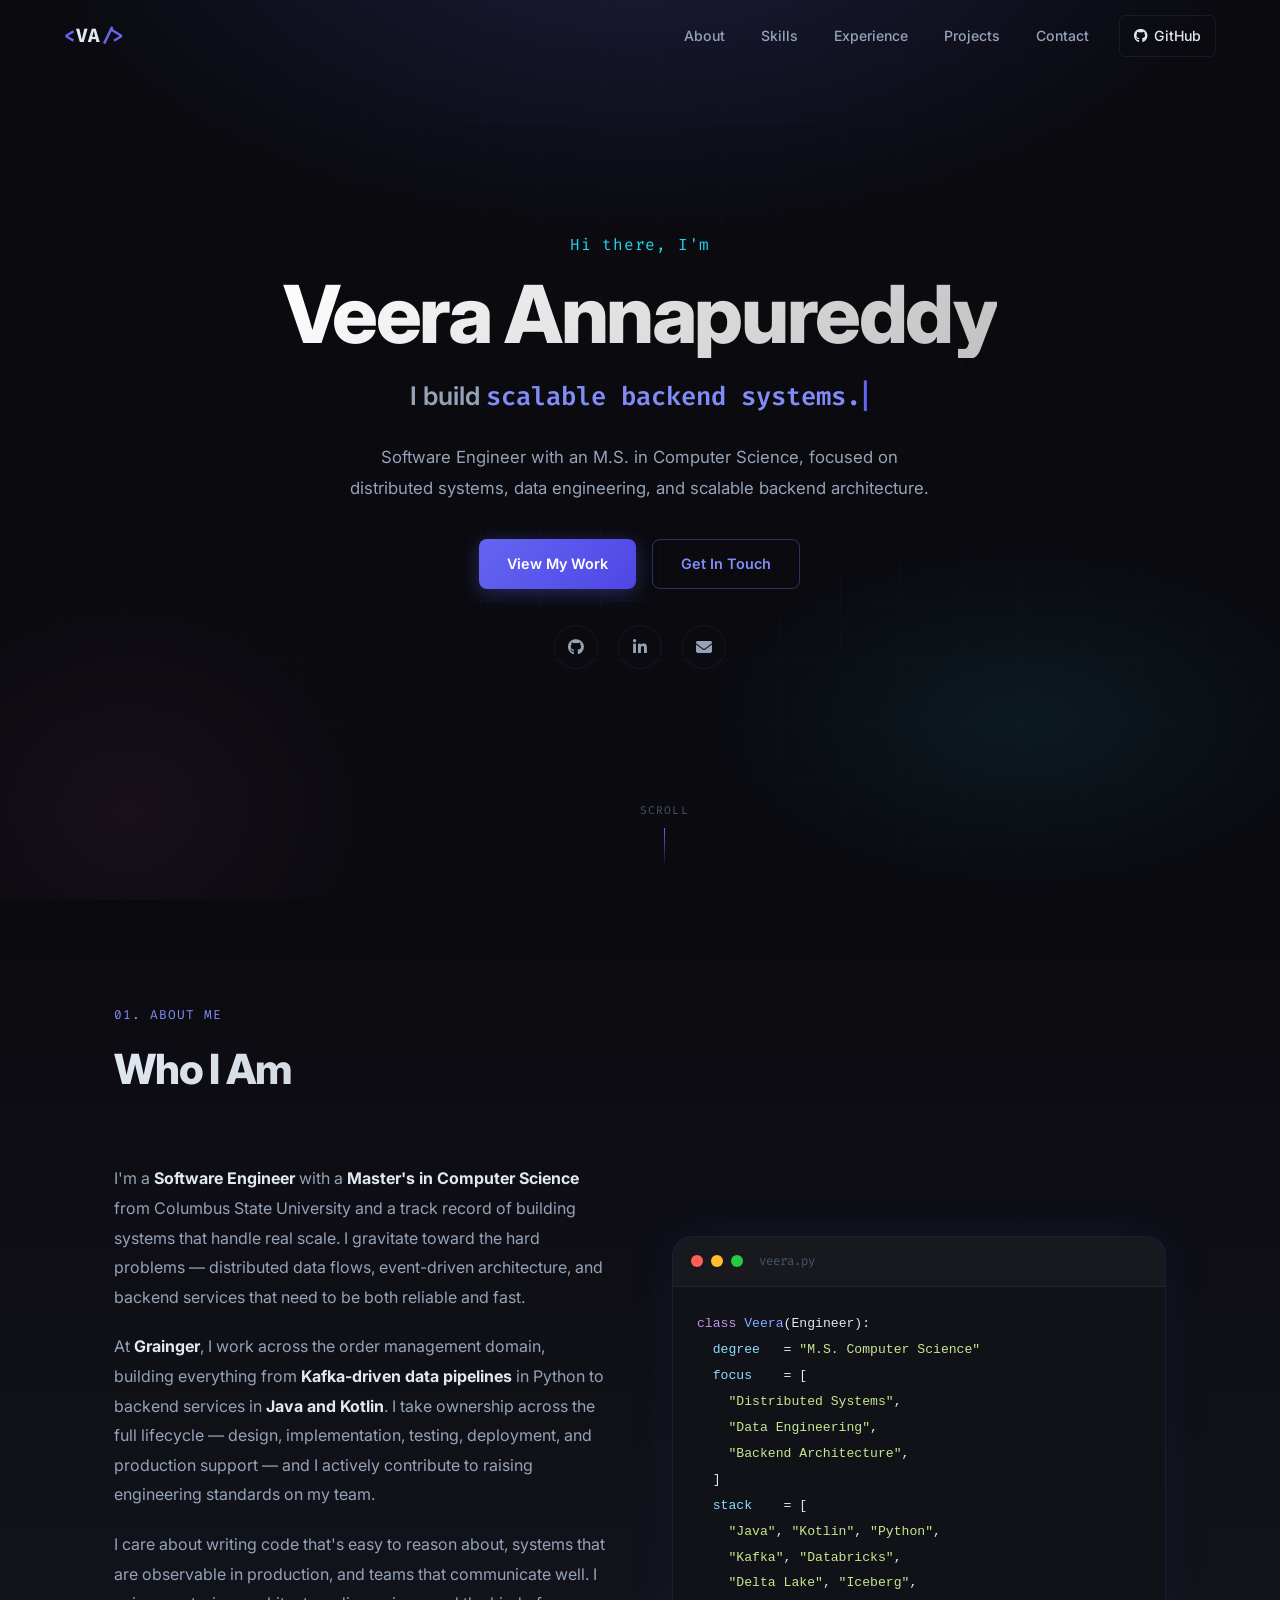
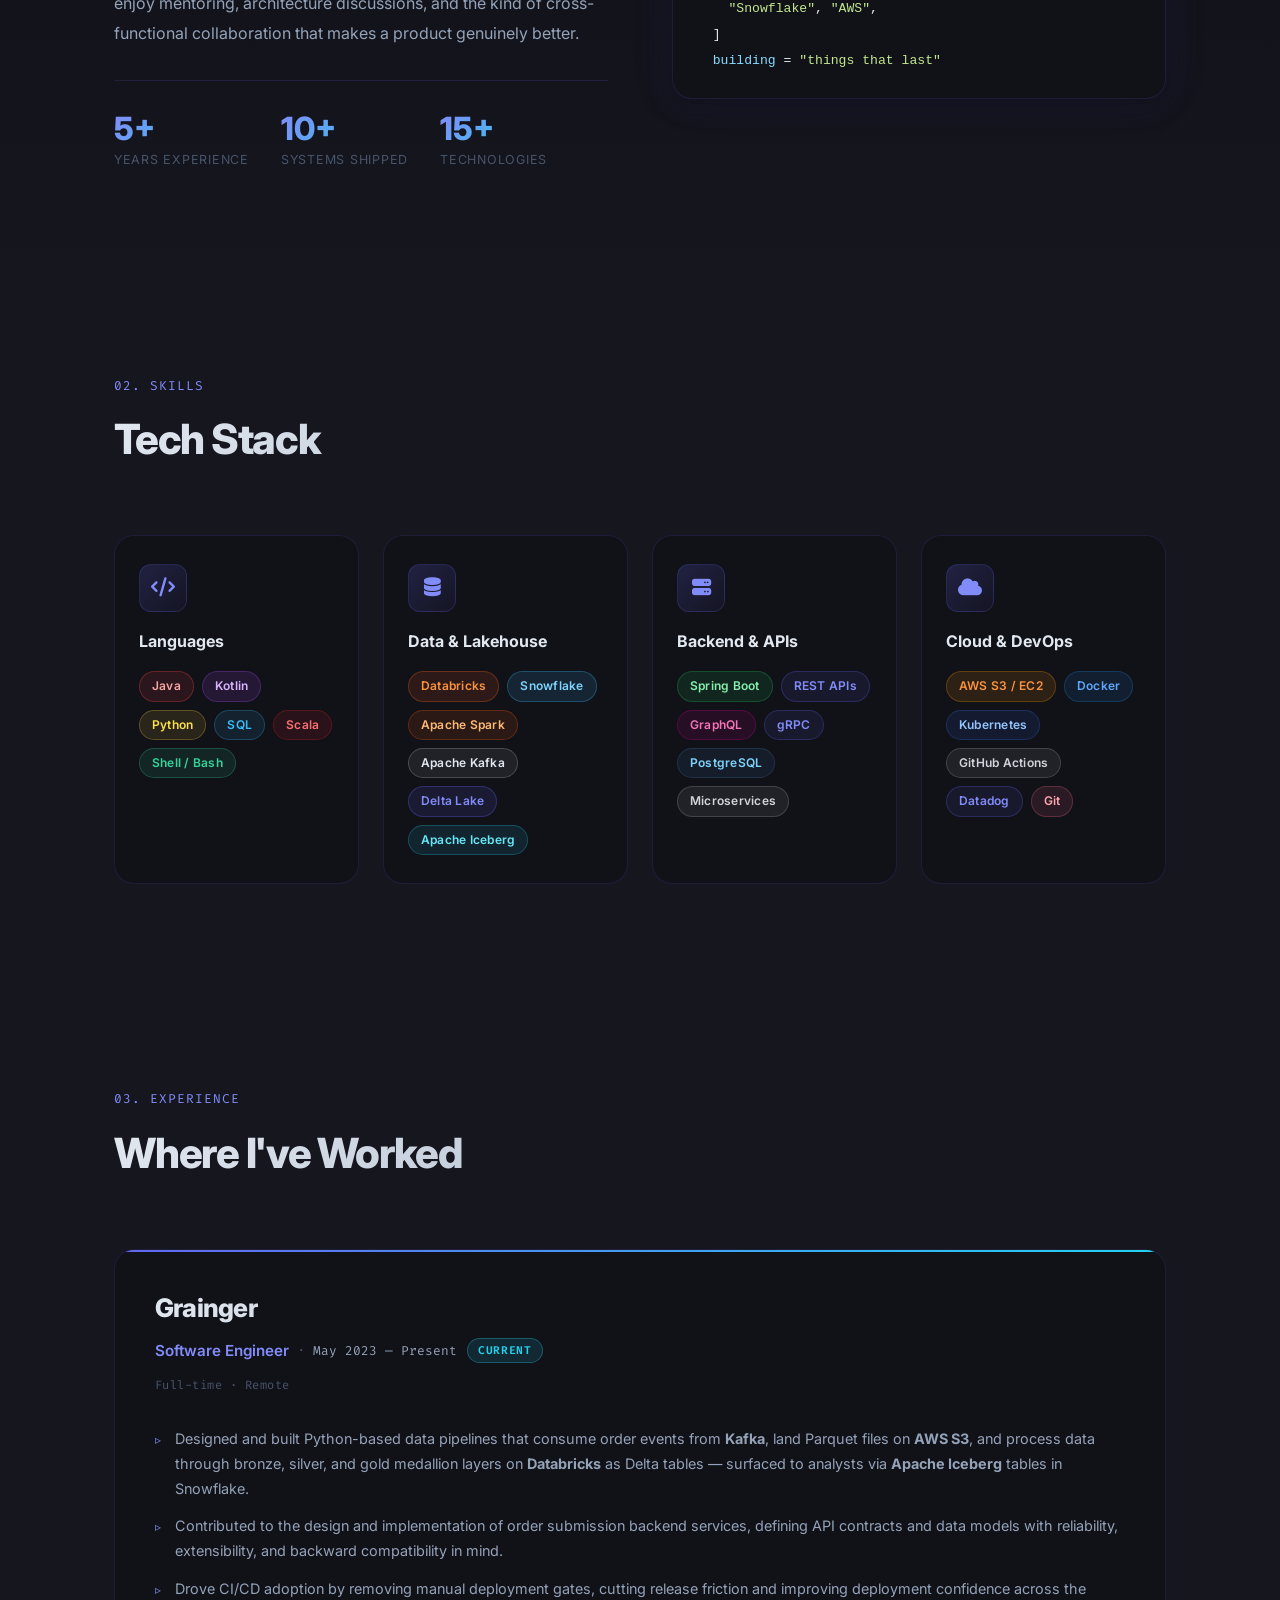
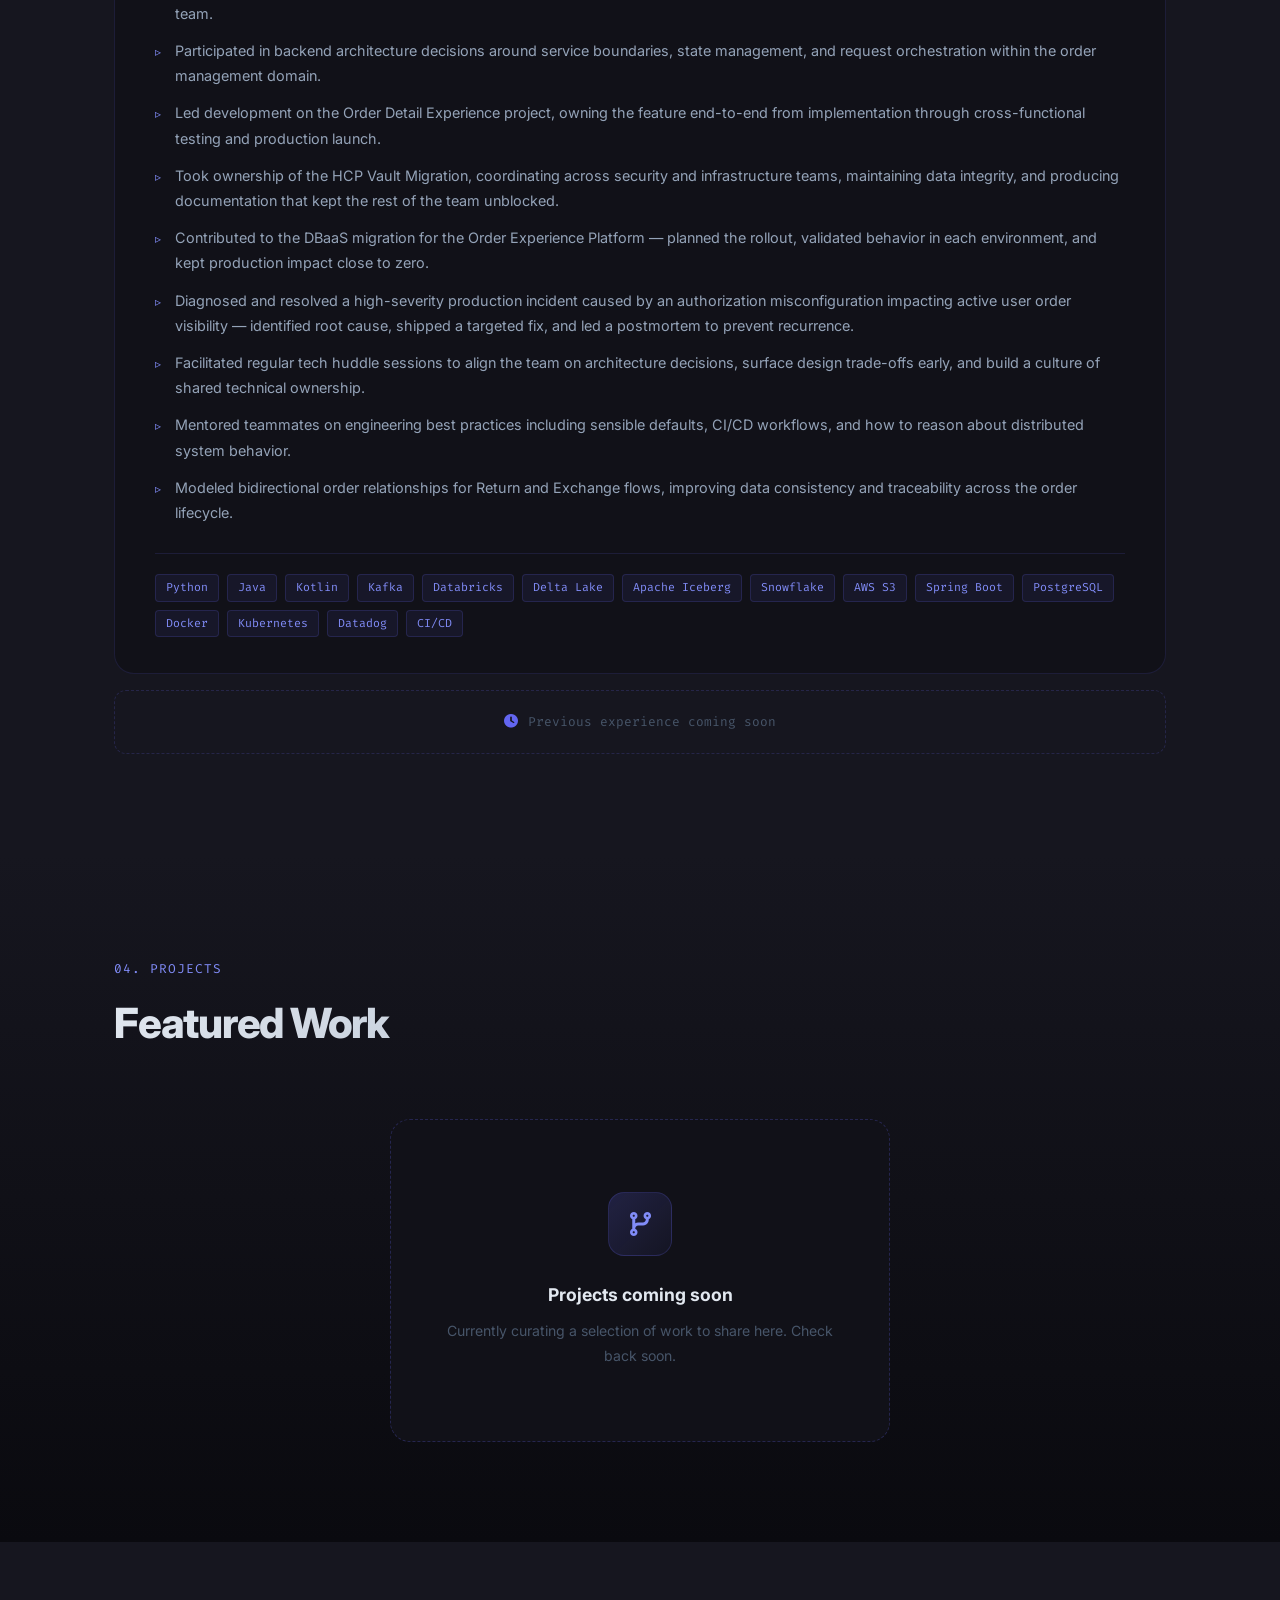
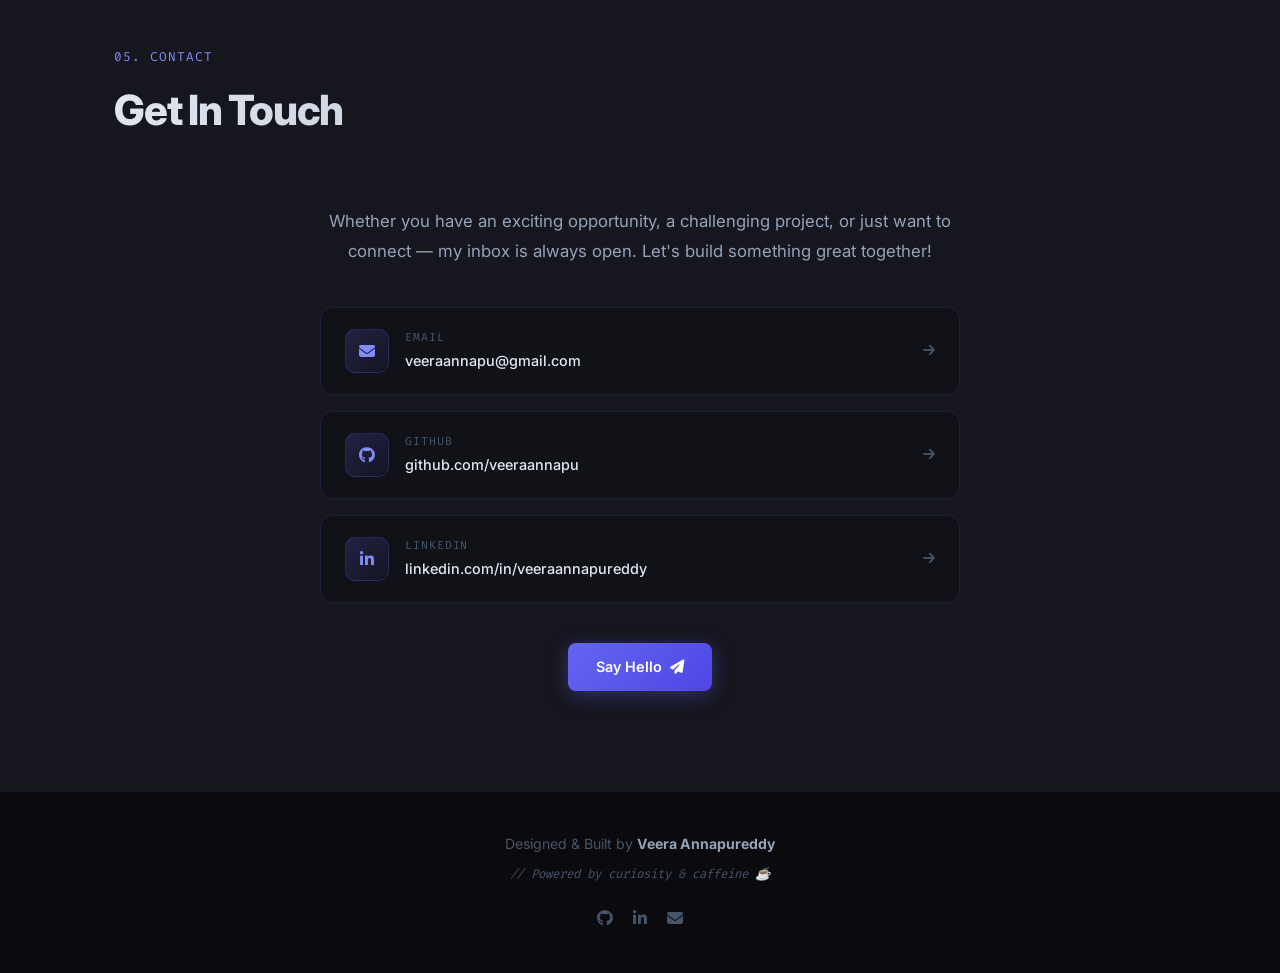
==== index.html @ 245549cf "fix: self-contained index with updated content" ====
<!DOCTYPE html>
<html lang="en">
<head>
  <meta charset="UTF-8" />
  <meta name="viewport" content="width=device-width, initial-scale=1.0" />
  <title>Veera Annapureddy | Software Engineer</title>
  <meta name="description" content="Software Engineer specializing in data engineering, distributed systems, and scalable backend services." />
  <link rel="preconnect" href="https://fonts.googleapis.com" />
  <link rel="preconnect" href="https://fonts.gstatic.com" crossorigin />
  <link href="https://fonts.googleapis.com/css2?family=Inter:wght@300;400;500;600;700;800&family=Fira+Code:wght@400;500&display=swap" rel="stylesheet" />
  <link rel="stylesheet" href="https://cdnjs.cloudflare.com/ajax/libs/font-awesome/6.5.0/css/all.min.css" />
  <style>
/* ══════════════════════════════════════════════════════
   Veera Annapureddy — Portfolio Styles
   Backend Engineer · Java · Kotlin · Databricks · Kafka
══════════════════════════════════════════════════════ */

/* ── VARIABLES ── */
:root {
  --primary: #6366f1;
  --primary-light: #818cf8;
  --primary-dark: #4f46e5;
  --accent: #22d3ee;
  --bg: #0a0a0f;
  --bg-card: #111118;
  --bg-elevated: #16161f;
  --border: rgba(99,102,241,0.15);
  --border-hover: rgba(99,102,241,0.4);
  --text: #e2e8f0;
  --text-muted: #94a3b8;
  --text-dim: #475569;
  --font-sans: 'Inter', system-ui, sans-serif;
  --font-mono: 'Fira Code', monospace;
  --radius: 12px;
  --radius-lg: 20px;
  --shadow: 0 4px 24px rgba(0,0,0,0.4);
  --shadow-glow: 0 0 40px rgba(99,102,241,0.15);
  --transition: 0.3s cubic-bezier(0.4,0,0.2,1);
  --nav-h: 72px;
}

/* ── RESET ── */
*, *::before, *::after { box-sizing: border-box; margin: 0; padding: 0; }
html { scroll-behavior: smooth; scroll-padding-top: var(--nav-h); }
body { font-family: var(--font-sans); background: var(--bg); color: var(--text); line-height: 1.7; overflow-x: hidden; }
::selection { background: rgba(99,102,241,0.35); color: #fff; }
img { max-width: 100%; display: block; }
a { text-decoration: none; color: inherit; }
ul { list-style: none; }
button { font-family: inherit; cursor: pointer; border: none; background: none; }
::-webkit-scrollbar { width: 6px; }
::-webkit-scrollbar-track { background: var(--bg); }
::-webkit-scrollbar-thumb { background: var(--primary); border-radius: 99px; }

/* ── LAYOUT ── */
.container { max-width: 1100px; margin: 0 auto; padding: 0 24px; }
.section { padding: 100px 0; }
.section-header { margin-bottom: 60px; }
.section-tag {
  display: inline-block;
  font-family: var(--font-mono);
  font-size: 0.8rem;
  color: var(--primary-light);
  letter-spacing: 0.08em;
  text-transform: uppercase;
  margin-bottom: 8px;
}
.section-title {
  font-size: clamp(1.8rem, 4vw, 2.6rem);
  font-weight: 800;
  letter-spacing: -0.03em;
  background: linear-gradient(135deg, var(--text) 0%, var(--text-muted) 100%);
  -webkit-background-clip: text;
  -webkit-text-fill-color: transparent;
  background-clip: text;
}

/* ── BUTTONS ── */
.btn {
  display: inline-flex;
  align-items: center;
  gap: 8px;
  padding: 12px 28px;
  border-radius: 8px;
  font-weight: 600;
  font-size: 0.9rem;
  transition: var(--transition);
  cursor: pointer;
  font-family: var(--font-sans);
}
.btn-primary {
  background: linear-gradient(135deg, var(--primary), var(--primary-dark));
  color: #fff;
  box-shadow: 0 4px 20px rgba(99,102,241,0.35);
}
.btn-primary:hover { transform: translateY(-2px); box-shadow: 0 8px 30px rgba(99,102,241,0.5); }
.btn-outline {
  border: 1.5px solid var(--border-hover);
  color: var(--primary-light);
  background: transparent;
}
.btn-outline:hover { background: rgba(99,102,241,0.1); border-color: var(--primary); transform: translateY(-2px); }

/* ══════════════════════════════════════════
   NAVBAR
══════════════════════════════════════════ */
.navbar {
  position: fixed;
  top: 0; left: 0; right: 0;
  height: var(--nav-h);
  z-index: 1000;
  transition: var(--transition);
}
.navbar.scrolled {
  background: rgba(10,10,15,0.9);
  backdrop-filter: blur(20px);
  -webkit-backdrop-filter: blur(20px);
  border-bottom: 1px solid var(--border);
  box-shadow: var(--shadow);
}
.nav-container {
  max-width: 1200px;
  margin: 0 auto;
  padding: 0 24px;
  height: 100%;
  display: flex;
  align-items: center;
  justify-content: space-between;
}
.nav-logo {
  font-family: var(--font-mono);
  font-size: 1.2rem;
  font-weight: 700;
  color: var(--text);
  transition: var(--transition);
}
.nav-logo:hover { color: var(--primary-light); }
.logo-bracket { color: var(--primary); }
.nav-links { display: flex; align-items: center; gap: 8px; }
.nav-links a {
  padding: 8px 14px;
  border-radius: 6px;
  font-size: 0.88rem;
  font-weight: 500;
  color: var(--text-muted);
  transition: var(--transition);
}
.nav-links a:hover { color: var(--text); background: rgba(255,255,255,0.05); }
.nav-github {
  display: flex !important;
  align-items: center;
  gap: 6px;
  border: 1px solid var(--border) !important;
  color: var(--text) !important;
  margin-left: 8px;
}
.nav-github:hover { border-color: var(--primary) !important; color: var(--primary-light) !important; background: rgba(99,102,241,0.08) !important; }
.hamburger { display: none; flex-direction: column; gap: 5px; padding: 8px; }
.hamburger span { display: block; width: 22px; height: 2px; background: var(--text); border-radius: 2px; transition: var(--transition); }

/* ══════════════════════════════════════════
   HERO
══════════════════════════════════════════ */
.hero {
  position: relative;
  min-height: 100vh;
  display: flex;
  align-items: center;
  justify-content: center;
  overflow: hidden;
  padding: 0 24px;
}
.hero::before {
  content: '';
  position: absolute;
  inset: 0;
  background:
    radial-gradient(ellipse 80% 60% at 50% -10%, rgba(99,102,241,0.2) 0%, transparent 60%),
    radial-gradient(ellipse 50% 40% at 80% 80%, rgba(34,211,238,0.08) 0%, transparent 50%),
    radial-gradient(ellipse 40% 50% at 10% 90%, rgba(244,114,182,0.06) 0%, transparent 50%);
  animation: bgShift 8s ease-in-out infinite alternate;
}
.hero::after {
  content: '';
  position: absolute;
  inset: 0;
  background-image:
    linear-gradient(rgba(99,102,241,0.04) 1px, transparent 1px),
    linear-gradient(90deg, rgba(99,102,241,0.04) 1px, transparent 1px);
  background-size: 60px 60px;
  mask-image: radial-gradient(ellipse 70% 70% at 50% 50%, black 30%, transparent 100%);
  -webkit-mask-image: radial-gradient(ellipse 70% 70% at 50% 50%, black 30%, transparent 100%);
}
@keyframes bgShift {
  from { opacity: 0.7; transform: scale(1); }
  to   { opacity: 1;   transform: scale(1.05); }
}
.hero-particles { position: absolute; inset: 0; pointer-events: none; z-index: 1; }
.particle {
  position: absolute;
  border-radius: 50%;
  animation: floatUp linear infinite;
  opacity: 0;
}
@keyframes floatUp {
  0%   { transform: translateY(100vh) rotate(0deg); opacity: 0; }
  10%  { opacity: 1; }
  90%  { opacity: 1; }
  100% { transform: translateY(-120px) rotate(720deg); opacity: 0; }
}
.hero-content { position: relative; z-index: 2; text-align: center; max-width: 800px; }
.hero-greeting {
  font-family: var(--font-mono);
  font-size: 1rem;
  color: var(--accent);
  margin-bottom: 12px;
  letter-spacing: 0.05em;
  animation: fadeUp 0.6s ease both;
}
.hero-name {
  font-size: clamp(2.4rem, 7vw, 5rem);
  font-weight: 800;
  letter-spacing: -0.03em;
  line-height: 1.1;
  background: linear-gradient(135deg, #fff 0%, rgba(255,255,255,0.75) 100%);
  -webkit-background-clip: text;
  -webkit-text-fill-color: transparent;
  background-clip: text;
  animation: fadeUp 0.6s 0.1s ease both;
}
.hero-role {
  font-size: clamp(1.1rem, 3vw, 1.6rem);
  font-weight: 600;
  color: var(--text-muted);
  margin: 16px 0 24px;
  animation: fadeUp 0.6s 0.2s ease both;
}
.typed-text { color: var(--primary-light); font-family: var(--font-mono); }
.cursor { color: var(--primary); animation: blink 1s step-end infinite; }
@keyframes blink { 0%,100% { opacity: 1; } 50% { opacity: 0; } }
.hero-desc {
  font-size: 1.05rem;
  color: var(--text-muted);
  max-width: 580px;
  margin: 0 auto 36px;
  line-height: 1.8;
  animation: fadeUp 0.6s 0.3s ease both;
}
.hero-actions {
  display: flex;
  gap: 16px;
  justify-content: center;
  flex-wrap: wrap;
  animation: fadeUp 0.6s 0.4s ease both;
}
.hero-socials {
  display: flex;
  gap: 20px;
  justify-content: center;
  margin-top: 36px;
  animation: fadeUp 0.6s 0.5s ease both;
}
.hero-socials a {
  width: 44px; height: 44px;
  border-radius: 50%;
  border: 1.5px solid var(--border);
  display: flex; align-items: center; justify-content: center;
  color: var(--text-muted);
  font-size: 1rem;
  transition: var(--transition);
}
.hero-socials a:hover { border-color: var(--primary); color: var(--primary-light); background: rgba(99,102,241,0.1); transform: translateY(-3px); }
.hero-scroll {
  position: absolute; bottom: 32px; left: 50%;
  transform: translateX(-50%);
  display: flex; flex-direction: column; align-items: center; gap: 8px;
  z-index: 2;
  animation: fadeUp 0.6s 0.8s ease both;
}
.hero-scroll span { font-family: var(--font-mono); font-size: 0.7rem; color: var(--text-dim); letter-spacing: 0.1em; text-transform: uppercase; }
.scroll-line { width: 1px; height: 40px; background: linear-gradient(to bottom, var(--primary), transparent); animation: pulse 1.5s ease-in-out infinite; }
@keyframes pulse { 0%,100% { opacity: 0.4; } 50% { opacity: 1; } }
@keyframes fadeUp { from { opacity: 0; transform: translateY(24px); } to { opacity: 1; transform: translateY(0); } }

/* ══════════════════════════════════════════
   ABOUT
══════════════════════════════════════════ */
.about { background: linear-gradient(180deg, var(--bg) 0%, var(--bg-elevated) 100%); }
.about-grid { display: grid; grid-template-columns: 1fr 1fr; gap: 64px; align-items: center; }
.about-text p { color: var(--text-muted); margin-bottom: 20px; font-size: 1rem; line-height: 1.85; }
.about-text strong { color: var(--text); }
.about-highlights {
  display: flex; gap: 32px;
  margin-top: 32px; padding-top: 32px;
  border-top: 1px solid var(--border);
}
.highlight-item { display: flex; flex-direction: column; gap: 4px; }
.highlight-num {
  font-size: 2rem; font-weight: 800; line-height: 1;
  background: linear-gradient(135deg, var(--primary-light), var(--accent));
  -webkit-background-clip: text;
  -webkit-text-fill-color: transparent;
  background-clip: text;
}
.highlight-label { font-size: 0.78rem; color: var(--text-dim); text-transform: uppercase; letter-spacing: 0.06em; }

/* Code window */
.code-window { background: var(--bg-card); border: 1px solid var(--border); border-radius: var(--radius-lg); overflow: hidden; box-shadow: var(--shadow), var(--shadow-glow); }
.code-header { display: flex; align-items: center; gap: 8px; padding: 14px 18px; background: rgba(255,255,255,0.03); border-bottom: 1px solid var(--border); }
.dot { width: 12px; height: 12px; border-radius: 50%; }
.dot.r { background: #ff5f57; }
.dot.y { background: #febc2e; }
.dot.g { background: #28c840; }
.code-fname { font-family: var(--font-mono); font-size: 0.78rem; color: var(--text-dim); margin-left: 8px; }
.code-body { padding: 24px; font-family: var(--font-mono); font-size: 0.82rem; line-height: 1.9; overflow-x: auto; }

/* Syntax highlight classes */
.ck { color: #c792ea; }   /* keyword  */
.cv { color: #82aaff; }   /* variable */
.cp { color: #89ddff; }   /* property */
.cs { color: #c3e88d; }   /* string   */
.cc { color: var(--text-dim); font-style: italic; } /* comment */

/* ══════════════════════════════════════════
   SKILLS
══════════════════════════════════════════ */
.skills { background: var(--bg-elevated); }
.skills-grid { display: grid; grid-template-columns: repeat(4, 1fr); gap: 24px; }
.skill-cat {
  background: var(--bg-card);
  border: 1px solid var(--border);
  border-radius: var(--radius-lg);
  padding: 28px 24px;
  transition: var(--transition);
}
.skill-cat:hover { border-color: var(--border-hover); transform: translateY(-4px); box-shadow: var(--shadow-glow); }
.skill-icon {
  width: 48px; height: 48px; border-radius: 12px;
  background: linear-gradient(135deg, rgba(99,102,241,0.2), rgba(99,102,241,0.05));
  border: 1px solid rgba(99,102,241,0.2);
  display: flex; align-items: center; justify-content: center;
  font-size: 1.2rem; color: var(--primary-light);
  margin-bottom: 16px;
}
.skill-cat h3 { font-size: 1rem; font-weight: 700; color: var(--text); margin-bottom: 16px; }
.skill-list { display: flex; flex-wrap: wrap; gap: 8px; }
.badge {
  display: inline-block;
  padding: 4px 12px;
  border-radius: 99px;
  font-size: 0.75rem;
  font-weight: 600;
  letter-spacing: 0.02em;
  transition: transform 0.2s ease;
  cursor: default;
}
.badge:hover { transform: scale(1.08); }

/* ── Badge Colours ── */
.b-java       { background: rgba(239,68,68,0.12);   border: 1px solid rgba(239,68,68,0.3);    color: #fca5a5; }
.b-kotlin     { background: rgba(149,72,212,0.15);  border: 1px solid rgba(149,72,212,0.3);   color: #d8b4fe; }
.b-python     { background: rgba(255,212,59,0.1);   border: 1px solid rgba(255,212,59,0.25);  color: #fde047; }
.b-sql        { background: rgba(56,189,248,0.1);   border: 1px solid rgba(56,189,248,0.25);  color: #38bdf8; }
.b-scala      { background: rgba(220,38,38,0.12);   border: 1px solid rgba(220,38,38,0.25);   color: #f87171; }
.b-shell      { background: rgba(52,211,153,0.1);   border: 1px solid rgba(52,211,153,0.25);  color: #34d399; }
.b-spring     { background: rgba(34,197,94,0.12);   border: 1px solid rgba(34,197,94,0.25);   color: #86efac; }
.b-kafka      { background: rgba(255,255,255,0.07); border: 1px solid rgba(255,255,255,0.18); color: #e2e8f0; }
.b-rest       { background: rgba(99,102,241,0.1);   border: 1px solid rgba(99,102,241,0.25);  color: #818cf8; }
.b-graphql    { background: rgba(225,0,152,0.1);    border: 1px solid rgba(225,0,152,0.25);   color: #f472b6; }
.b-grpc       { background: rgba(99,102,241,0.1);   border: 1px solid rgba(99,102,241,0.25);  color: #818cf8; }
.b-express    { background: rgba(255,255,255,0.07); border: 1px solid rgba(255,255,255,0.15); color: #d1d5db; }
.b-databricks { background: rgba(255,100,30,0.12);  border: 1px solid rgba(255,100,30,0.28);  color: #fb923c; }
.b-snowflake  { background: rgba(56,189,248,0.12);  border: 1px solid rgba(56,189,248,0.28);  color: #7dd3fc; }
.b-spark      { background: rgba(234,88,12,0.12);   border: 1px solid rgba(234,88,12,0.28);   color: #fdba74; }
.b-pg         { background: rgba(51,103,145,0.15);  border: 1px solid rgba(51,103,145,0.3);   color: #7dd3fc; }
.b-redis      { background: rgba(210,22,22,0.12);   border: 1px solid rgba(210,22,22,0.25);   color: #fca5a5; }
.b-elastic    { background: rgba(253,210,0,0.1);    border: 1px solid rgba(253,210,0,0.25);   color: #fcd34d; }
.b-aws        { background: rgba(255,153,0,0.12);   border: 1px solid rgba(255,153,0,0.25);   color: #fb923c; }
.b-docker     { background: rgba(30,136,229,0.12);  border: 1px solid rgba(30,136,229,0.25);  color: #60a5fa; }
.b-k8s        { background: rgba(50,108,229,0.12);  border: 1px solid rgba(50,108,229,0.25);  color: #93c5fd; }
.b-gha        { background: rgba(255,255,255,0.07); border: 1px solid rgba(255,255,255,0.15); color: #d1d5db; }
.b-tf         { background: rgba(94,56,219,0.12);   border: 1px solid rgba(94,56,219,0.25);   color: #c084fc; }
.b-git        { background: rgba(251,113,133,0.1);  border: 1px solid rgba(251,113,133,0.25); color: #fda4af; }

/* ══════════════════════════════════════════
   PROJECTS
══════════════════════════════════════════ */
.projects { background: linear-gradient(180deg, var(--bg-elevated) 0%, var(--bg) 100%); }
.projects-grid { display: grid; grid-template-columns: repeat(3, 1fr); gap: 24px; margin-bottom: 48px; }
.proj-card {
  background: var(--bg-card);
  border: 1px solid var(--border);
  border-radius: var(--radius-lg);
  overflow: hidden;
  transition: var(--transition);
  position: relative;
}
.proj-card::before {
  content: '';
  position: absolute; top: 0; left: 0; right: 0; height: 2px;
  background: linear-gradient(90deg, var(--primary), var(--accent));
  opacity: 0;
  transition: var(--transition);
}
.proj-card:hover { border-color: var(--border-hover); transform: translateY(-6px); box-shadow: var(--shadow), var(--shadow-glow); }
.proj-card:hover::before { opacity: 1; }
.proj-inner { padding: 28px; display: flex; flex-direction: column; height: 100%; }
.proj-meta { display: flex; align-items: center; justify-content: space-between; margin-bottom: 16px; }
.proj-tag { font-family: var(--font-mono); font-size: 0.72rem; color: var(--accent); letter-spacing: 0.06em; text-transform: uppercase; }
.proj-links { display: flex; gap: 12px; }
.proj-links a { color: var(--text-dim); font-size: 1rem; transition: var(--transition); }
.proj-links a:hover { color: var(--primary-light); transform: translateY(-2px); }
.proj-title { font-size: 1.1rem; font-weight: 700; color: var(--text); margin-bottom: 12px; line-height: 1.4; }
.proj-desc { font-size: 0.88rem; color: var(--text-muted); line-height: 1.75; flex: 1; margin-bottom: 20px; }
.proj-tech { display: flex; flex-wrap: wrap; gap: 8px; margin-top: auto; }
.proj-tech span { font-family: var(--font-mono); font-size: 0.72rem; color: var(--primary-light); background: rgba(99,102,241,0.08); border: 1px solid rgba(99,102,241,0.18); padding: 3px 10px; border-radius: 4px; }
.projects-cta { text-align: center; }

/* ══════════════════════════════════════════
   CONTACT
══════════════════════════════════════════ */
.contact { background: var(--bg-elevated); }
.contact-wrap { max-width: 640px; margin: 0 auto; text-align: center; }
.contact-intro { font-size: 1.05rem; color: var(--text-muted); line-height: 1.8; margin-bottom: 40px; }
.contact-links { display: flex; flex-direction: column; gap: 16px; margin-bottom: 40px; text-align: left; }
.contact-card { display: flex; align-items: center; gap: 16px; padding: 20px 24px; background: var(--bg-card); border: 1px solid var(--border); border-radius: var(--radius); transition: var(--transition); }
.contact-card:hover { border-color: var(--border-hover); transform: translateX(6px); box-shadow: var(--shadow-glow); }
.c-icon { width: 44px; height: 44px; border-radius: 10px; background: linear-gradient(135deg,rgba(99,102,241,0.2),rgba(99,102,241,0.05)); border: 1px solid rgba(99,102,241,0.2); display: flex; align-items: center; justify-content: center; font-size: 1rem; color: var(--primary-light); flex-shrink: 0; }
.c-info { display: flex; flex-direction: column; gap: 2px; flex: 1; }
.c-label { font-size: 0.72rem; color: var(--text-dim); text-transform: uppercase; letter-spacing: 0.08em; font-family: var(--font-mono); }
.c-val { font-size: 0.9rem; color: var(--text); font-weight: 500; }
.c-arr { color: var(--text-dim); font-size: 0.85rem; transition: var(--transition); }
.contact-card:hover .c-arr { color: var(--primary-light); transform: translateX(4px); }
.contact-btn { margin: 0 auto; }

/* ══════════════════════════════════════════
   FOOTER
══════════════════════════════════════════ */
.footer { background: var(--bg); border-top: 1px solid var(--border); padding: 40px 24px; text-align: center; }
.footer-text { font-size: 0.88rem; color: var(--text-dim); margin-bottom: 8px; }
.footer-text strong { color: var(--text-muted); }
.footer-code { font-family: var(--font-mono); font-size: 0.78rem; color: var(--text-dim); margin-bottom: 20px; }
.footer-links { display: flex; gap: 20px; justify-content: center; }
.footer-links a { color: var(--text-dim); font-size: 1rem; transition: var(--transition); }
.footer-links a:hover { color: var(--primary-light); transform: translateY(-2px); }

/* ══════════════════════════════════════════
   SCROLL ANIMATIONS
══════════════════════════════════════════ */
[data-anim] { opacity: 1; transform: none; transition: opacity 0.7s ease, transform 0.7s ease; }
.js-ready [data-anim] { opacity: 0; transform: translateY(32px); }
.js-ready [data-anim="left"]  { transform: translateX(-32px); }
.js-ready [data-anim="right"] { transform: translateX(32px); }
[data-anim].show { opacity: 1; transform: translate(0); }

/* ══════════════════════════════════════════
   RESPONSIVE
══════════════════════════════════════════ */
@media (max-width: 1024px) {
  .skills-grid { grid-template-columns: repeat(2, 1fr); }
  .projects-grid { grid-template-columns: repeat(2, 1fr); }
}
@media (max-width: 768px) {
  .section { padding: 72px 0; }
  .nav-links {
    position: fixed; top: var(--nav-h); left: 0; right: 0;
    background: rgba(10,10,15,0.97); backdrop-filter: blur(20px);
    flex-direction: column; padding: 24px; gap: 4px;
    border-bottom: 1px solid var(--border);
    transform: translateY(-110%);
    transition: transform 0.35s cubic-bezier(0.4,0,0.2,1);
    pointer-events: none;
  }
  .nav-links.open { transform: translateY(0); pointer-events: auto; }
  .hamburger { display: flex; }
  .about-grid { grid-template-columns: 1fr; gap: 40px; }
  .about-highlights { gap: 20px; }
  .skills-grid { grid-template-columns: 1fr 1fr; }
  .projects-grid { grid-template-columns: 1fr; }
  .hero-actions { flex-direction: column; align-items: center; }
}
@media (max-width: 480px) {
  .skills-grid { grid-template-columns: 1fr; }
  .about-highlights { flex-direction: column; gap: 16px; }
}

/* ══════════════════════════════════════════
   EXPERIENCE
══════════════════════════════════════════ */
.experience { background: var(--bg-elevated); }
.exp-list { display: flex; flex-direction: column; gap: 16px; }
.exp-card {
  background: var(--bg-card);
  border: 1px solid var(--border);
  border-radius: var(--radius-lg);
  padding: 36px 40px;
  position: relative;
  overflow: hidden;
  transition: var(--transition);
}
.exp-card::before {
  content: '';
  position: absolute; top: 0; left: 0; right: 0; height: 2px;
  background: linear-gradient(90deg, var(--primary), var(--accent));
}
.exp-card:hover { border-color: var(--border-hover); box-shadow: var(--shadow-glow); }
.exp-header { margin-bottom: 28px; }
.exp-company {
  font-size: 1.6rem;
  font-weight: 800;
  letter-spacing: -0.03em;
  background: linear-gradient(135deg, var(--text) 0%, var(--text-muted) 100%);
  -webkit-background-clip: text;
  -webkit-text-fill-color: transparent;
  background-clip: text;
  margin-bottom: 8px;
}
.exp-role-row { display: flex; align-items: center; flex-wrap: wrap; gap: 10px; margin-bottom: 6px; }
.exp-title { font-size: 0.95rem; font-weight: 600; color: var(--primary-light); }
.exp-dot { color: var(--text-dim); }
.exp-period { font-family: var(--font-mono); font-size: 0.8rem; color: var(--text-muted); }
.exp-badge {
  display: inline-block; padding: 2px 10px; border-radius: 99px;
  font-size: 0.7rem; font-weight: 600; letter-spacing: 0.06em; text-transform: uppercase;
  background: rgba(34,211,238,0.12); border: 1px solid rgba(34,211,238,0.3);
  color: var(--accent); font-family: var(--font-mono);
}
.exp-type { font-family: var(--font-mono); font-size: 0.75rem; color: var(--text-dim); letter-spacing: 0.04em; }
.exp-bullets { list-style: none; display: flex; flex-direction: column; gap: 12px; margin-bottom: 28px; }
.exp-bullets li { position: relative; padding-left: 20px; font-size: 0.9rem; color: var(--text-muted); line-height: 1.75; }
.exp-bullets li::before { content: '▹'; position: absolute; left: 0; color: var(--primary-light); font-size: 0.75rem; top: 3px; }
.exp-tech { display: flex; flex-wrap: wrap; gap: 8px; padding-top: 20px; border-top: 1px solid var(--border); }
.exp-tech span { font-family: var(--font-mono); font-size: 0.72rem; color: var(--primary-light); background: rgba(99,102,241,0.08); border: 1px solid rgba(99,102,241,0.18); padding: 3px 10px; border-radius: 4px; }
.exp-more { display: flex; align-items: center; justify-content: center; gap: 10px; padding: 20px; border: 1px dashed rgba(99,102,241,0.2); border-radius: var(--radius); font-family: var(--font-mono); font-size: 0.8rem; color: var(--text-dim); }
.exp-more i { color: var(--primary); font-size: 0.85rem; }

/* ══════════════════════════════════════════
   PROJECTS EMPTY STATE
══════════════════════════════════════════ */
.projects-empty { display: flex; justify-content: center; }
.projects-empty-inner { text-align: center; padding: 72px 40px; background: var(--bg-card); border: 1px dashed rgba(99,102,241,0.25); border-radius: var(--radius-lg); max-width: 500px; width: 100%; }
.empty-icon { width: 64px; height: 64px; border-radius: 16px; background: linear-gradient(135deg, rgba(99,102,241,0.2), rgba(99,102,241,0.05)); border: 1px solid rgba(99,102,241,0.2); display: flex; align-items: center; justify-content: center; font-size: 1.5rem; color: var(--primary-light); margin: 0 auto 24px; }
.projects-empty-inner h3 { font-size: 1.1rem; font-weight: 700; color: var(--text); margin-bottom: 10px; }
.projects-empty-inner p { font-size: 0.88rem; color: var(--text-dim); line-height: 1.75; }

@media (max-width: 768px) {
  .exp-card { padding: 24px 20px; }
}

</style>
</head>
<body>

<nav class="navbar" id="navbar">
  <div class="nav-container">
    <a href="#home" class="nav-logo"><span class="logo-bracket">&lt;</span>VA<span class="logo-bracket">/&gt;</span></a>
    <ul class="nav-links" id="nav-links">
      <li><a href="#about">About</a></li>
      <li><a href="#skills">Skills</a></li>
      <li><a href="#experience">Experience</a></li>
      <li><a href="#projects">Projects</a></li>
      <li><a href="#contact">Contact</a></li>
      <li><a href="https://github.com/veeraannapu" target="_blank" class="nav-github"><i class="fab fa-github"></i> GitHub</a></li>
    </ul>
    <button class="hamburger" id="hamburger" aria-label="Menu"><span></span><span></span><span></span></button>
  </div>
</nav>

<section class="hero" id="home">
  <div class="hero-particles" id="particles"></div>
  <div class="hero-content">
    <p class="hero-greeting">Hi there, I'm</p>
    <h1 class="hero-name">Veera Annapureddy</h1>
    <div class="hero-role">
      <span style="color:var(--text-muted)">I build </span>
      <span class="typed-text" id="typed"></span><span class="cursor">|</span>
    </div>
    <p class="hero-desc">Software Engineer with an M.S. in Computer Science, focused on distributed systems, data engineering, and scalable backend architecture.</p>
    <div class="hero-actions">
      <a href="#experience" class="btn btn-primary">View My Work</a>
      <a href="#contact" class="btn btn-outline">Get In Touch</a>
    </div>
    <div class="hero-socials">
      <a href="https://github.com/veeraannapu" target="_blank" aria-label="GitHub"><i class="fab fa-github"></i></a>
      <a href="https://linkedin.com/in/veeraannapureddy" target="_blank" aria-label="LinkedIn"><i class="fab fa-linkedin-in"></i></a>
      <a href="mailto:veeraannapu@gmail.com" aria-label="Email"><i class="fas fa-envelope"></i></a>
    </div>
  </div>
  <div class="hero-scroll"><span>Scroll</span><div class="scroll-line"></div></div>
</section>

<section class="section about" id="about">
  <div class="container">
    <div class="section-header">
      <span class="section-tag">01. About Me</span>
      <h2 class="section-title">Who I Am</h2>
    </div>
    <div class="about-grid">
      <div class="about-text" data-anim="left">
        <p>I'm a <strong>Software Engineer</strong> with a <strong>Master's in Computer Science</strong> from Columbus State University and a track record of building systems that handle real scale. I gravitate toward the hard problems &mdash; distributed data flows, event-driven architecture, and backend services that need to be both reliable and fast.</p>
        <p>At <strong>Grainger</strong>, I work across the order management domain, building everything from <strong>Kafka-driven data pipelines</strong> in Python to backend services in <strong>Java and Kotlin</strong>. I take ownership across the full lifecycle &mdash; design, implementation, testing, deployment, and production support &mdash; and I actively contribute to raising engineering standards on my team.</p>
        <p>I care about writing code that's easy to reason about, systems that are observable in production, and teams that communicate well. I enjoy mentoring, architecture discussions, and the kind of cross-functional collaboration that makes a product genuinely better.</p>
        <div class="about-highlights">
          <div class="highlight-item"><span class="highlight-num" data-count="5">5+</span><span class="highlight-label">Years Experience</span></div>
          <div class="highlight-item"><span class="highlight-num" data-count="10">10+</span><span class="highlight-label">Systems Shipped</span></div>
          <div class="highlight-item"><span class="highlight-num" data-count="15">15+</span><span class="highlight-label">Technologies</span></div>
        </div>
      </div>
      <div data-anim="right">
        <div class="code-window">
          <div class="code-header">
            <span class="dot r"></span><span class="dot y"></span><span class="dot g"></span>
            <span class="code-fname">veera.py</span>
          </div>
          <pre class="code-body"><code><span class="ck">class</span> <span class="cv">Veera</span>(Engineer):
  <span class="cp">degree</span>   = <span class="cs">"M.S. Computer Science"</span>
  <span class="cp">focus</span>    = [
    <span class="cs">"Distributed Systems"</span>,
    <span class="cs">"Data Engineering"</span>,
    <span class="cs">"Backend Architecture"</span>,
  ]
  <span class="cp">stack</span>    = [
    <span class="cs">"Java"</span>, <span class="cs">"Kotlin"</span>, <span class="cs">"Python"</span>,
    <span class="cs">"Kafka"</span>, <span class="cs">"Databricks"</span>,
    <span class="cs">"Delta Lake"</span>, <span class="cs">"Iceberg"</span>,
    <span class="cs">"Snowflake"</span>, <span class="cs">"AWS"</span>,
  ]
  <span class="cp">building</span> = <span class="cs">"things that last"</span></code></pre>
        </div>
      </div>
    </div>
  </div>
</section>

<section class="section skills" id="skills">
  <div class="container">
    <div class="section-header">
      <span class="section-tag">02. Skills</span>
      <h2 class="section-title">Tech Stack</h2>
    </div>
    <div class="skills-grid">
      <div class="skill-cat" data-anim>
        <div class="skill-icon"><i class="fas fa-code"></i></div>
        <h3>Languages</h3>
        <ul class="skill-list">
          <li><span class="badge b-java">Java</span></li>
          <li><span class="badge b-kotlin">Kotlin</span></li>
          <li><span class="badge b-python">Python</span></li>
          <li><span class="badge b-sql">SQL</span></li>
          <li><span class="badge b-scala">Scala</span></li>
          <li><span class="badge b-shell">Shell / Bash</span></li>
        </ul>
      </div>
      <div class="skill-cat" data-anim>
        <div class="skill-icon"><i class="fas fa-database"></i></div>
        <h3>Data &amp; Lakehouse</h3>
        <ul class="skill-list">
          <li><span class="badge b-databricks">Databricks</span></li>
          <li><span class="badge b-snowflake">Snowflake</span></li>
          <li><span class="badge b-spark">Apache Spark</span></li>
          <li><span class="badge b-kafka">Apache Kafka</span></li>
          <li><span class="badge b-rest" style="background:rgba(99,102,241,0.12);border-color:rgba(99,102,241,0.3);color:#818cf8">Delta Lake</span></li>
          <li><span class="badge b-sql" style="background:rgba(34,211,238,0.1);border-color:rgba(34,211,238,0.25);color:#67e8f9">Apache Iceberg</span></li>
        </ul>
      </div>
      <div class="skill-cat" data-anim>
        <div class="skill-icon"><i class="fas fa-server"></i></div>
        <h3>Backend &amp; APIs</h3>
        <ul class="skill-list">
          <li><span class="badge b-spring">Spring Boot</span></li>
          <li><span class="badge b-rest">REST APIs</span></li>
          <li><span class="badge b-graphql">GraphQL</span></li>
          <li><span class="badge b-grpc">gRPC</span></li>
          <li><span class="badge b-pg">PostgreSQL</span></li>
          <li><span class="badge b-express">Microservices</span></li>
        </ul>
      </div>
      <div class="skill-cat" data-anim>
        <div class="skill-icon"><i class="fas fa-cloud"></i></div>
        <h3>Cloud &amp; DevOps</h3>
        <ul class="skill-list">
          <li><span class="badge b-aws">AWS S3 / EC2</span></li>
          <li><span class="badge b-docker">Docker</span></li>
          <li><span class="badge b-k8s">Kubernetes</span></li>
          <li><span class="badge b-gha">GitHub Actions</span></li>
          <li><span class="badge b-elastic" style="background:rgba(99,102,241,0.1);border-color:rgba(99,102,241,0.25);color:#818cf8">Datadog</span></li>
          <li><span class="badge b-git">Git</span></li>
        </ul>
      </div>
    </div>
  </div>
</section>

<section class="section experience" id="experience">
  <div class="container">
    <div class="section-header">
      <span class="section-tag">03. Experience</span>
      <h2 class="section-title">Where I've Worked</h2>
    </div>
    <div class="exp-list">
      <div class="exp-card" data-anim>
        <div class="exp-header">
          <div class="exp-left">
            <h3 class="exp-company">Grainger</h3>
            <div class="exp-role-row">
              <span class="exp-title">Software Engineer</span>
              <span class="exp-dot">&middot;</span>
              <span class="exp-period">May 2023 &mdash; Present</span>
              <span class="exp-badge">Current</span>
            </div>
            <span class="exp-type">Full-time &middot; Remote</span>
          </div>
        </div>
        <ul class="exp-bullets">
          <li>Designed and built Python-based data pipelines that consume order events from <strong>Kafka</strong>, land Parquet files on <strong>AWS S3</strong>, and process data through bronze, silver, and gold medallion layers on <strong>Databricks</strong> as Delta tables &mdash; surfaced to analysts via <strong>Apache Iceberg</strong> tables in Snowflake.</li>
          <li>Contributed to the design and implementation of order submission backend services, defining API contracts and data models with reliability, extensibility, and backward compatibility in mind.</li>
          <li>Drove CI/CD adoption by removing manual deployment gates, cutting release friction and improving deployment confidence across the team.</li>
          <li>Participated in backend architecture decisions around service boundaries, state management, and request orchestration within the order management domain.</li>
          <li>Led development on the Order Detail Experience project, owning the feature end-to-end from implementation through cross-functional testing and production launch.</li>
          <li>Took ownership of the HCP Vault Migration, coordinating across security and infrastructure teams, maintaining data integrity, and producing documentation that kept the rest of the team unblocked.</li>
          <li>Contributed to the DBaaS migration for the Order Experience Platform &mdash; planned the rollout, validated behavior in each environment, and kept production impact close to zero.</li>
          <li>Diagnosed and resolved a high-severity production incident caused by an authorization misconfiguration impacting active user order visibility &mdash; identified root cause, shipped a targeted fix, and led a postmortem to prevent recurrence.</li>
          <li>Facilitated regular tech huddle sessions to align the team on architecture decisions, surface design trade-offs early, and build a culture of shared technical ownership.</li>
          <li>Mentored teammates on engineering best practices including sensible defaults, CI/CD workflows, and how to reason about distributed system behavior.</li>
          <li>Modeled bidirectional order relationships for Return and Exchange flows, improving data consistency and traceability across the order lifecycle.</li>
        </ul>
        <div class="exp-tech">
          <span>Python</span><span>Java</span><span>Kotlin</span><span>Kafka</span><span>Databricks</span><span>Delta Lake</span><span>Apache Iceberg</span><span>Snowflake</span><span>AWS S3</span><span>Spring Boot</span><span>PostgreSQL</span><span>Docker</span><span>Kubernetes</span><span>Datadog</span><span>CI/CD</span>
        </div>
      </div>
      <div class="exp-more" data-anim>
        <i class="fas fa-clock"></i>
        <span>Previous experience coming soon</span>
      </div>
    </div>
  </div>
</section>

<section class="section projects" id="projects">
  <div class="container">
    <div class="section-header">
      <span class="section-tag">04. Projects</span>
      <h2 class="section-title">Featured Work</h2>
    </div>
    <div class="projects-empty" data-anim>
      <div class="projects-empty-inner">
        <div class="empty-icon"><i class="fas fa-code-branch"></i></div>
        <h3>Projects coming soon</h3>
        <p>Currently curating a selection of work to share here. Check back soon.</p>
      </div>
    </div>
  </div>
</section>

<section class="section contact" id="contact">
  <div class="container">
    <div class="section-header">
      <span class="section-tag">05. Contact</span>
      <h2 class="section-title">Get In Touch</h2>
    </div>
    <div class="contact-wrap" data-anim>
      <p class="contact-intro">Whether you have an exciting opportunity, a challenging project, or just want to connect &mdash; my inbox is always open. Let's build something great together!</p>
      <div class="contact-links">
        <a href="mailto:veeraannapu@gmail.com" class="contact-card">
          <div class="c-icon"><i class="fas fa-envelope"></i></div>
          <div class="c-info"><span class="c-label">Email</span><span class="c-val">veeraannapu@gmail.com</span></div>
          <i class="fas fa-arrow-right c-arr"></i>
        </a>
        <a href="https://github.com/veeraannapu" target="_blank" class="contact-card">
          <div class="c-icon"><i class="fab fa-github"></i></div>
          <div class="c-info"><span class="c-label">GitHub</span><span class="c-val">github.com/veeraannapu</span></div>
          <i class="fas fa-arrow-right c-arr"></i>
        </a>
        <a href="https://linkedin.com/in/veeraannapureddy" target="_blank" class="contact-card">
          <div class="c-icon"><i class="fab fa-linkedin-in"></i></div>
          <div class="c-info"><span class="c-label">LinkedIn</span><span class="c-val">linkedin.com/in/veeraannapureddy</span></div>
          <i class="fas fa-arrow-right c-arr"></i>
        </a>
      </div>
      <a href="mailto:veeraannapu@gmail.com" class="btn btn-primary contact-btn">Say Hello <i class="fas fa-paper-plane"></i></a>
    </div>
  </div>
</section>

<footer class="footer">
  <div class="container">
    <p class="footer-text">Designed &amp; Built by <strong>Veera Annapureddy</strong></p>
    <p class="footer-code"><span class="cc">// Powered by curiosity &amp; caffeine &#x2615;</span></p>
    <div class="footer-links">
      <a href="https://github.com/veeraannapu" target="_blank"><i class="fab fa-github"></i></a>
      <a href="https://linkedin.com/in/veeraannapureddy" target="_blank"><i class="fab fa-linkedin-in"></i></a>
      <a href="mailto:veeraannapu@gmail.com"><i class="fas fa-envelope"></i></a>
    </div>
  </div>
</footer>

<script>
'use strict';

/* ══════════════════════════════════════════════════════
   Veera Annapureddy — Portfolio JavaScript
   Typing effect · Navbar · Animations · Particles
══════════════════════════════════════════════════════ */

/* ── TYPING EFFECT ── */
const strings = [
  'scalable backend systems.',
  'distributed data pipelines.',
  'event-driven architectures.',
  'clean, reliable APIs.',
  'things that matter.',
];
let si = 0, ci = 0, del = false;

function type() {
  const el = document.getElementById('typed');
  if (!el) return;
  const s = strings[si];
  if (!del) {
    el.textContent = s.slice(0, ++ci);
    if (ci === s.length) { del = true; setTimeout(type, 1800); return; }
  } else {
    el.textContent = s.slice(0, --ci);
    if (ci === 0) { del = false; si = (si + 1) % strings.length; }
  }
  setTimeout(type, del ? 45 : 80);
}
setTimeout(type, 900);

/* ── NAVBAR SCROLL ── */
const nav = document.getElementById('navbar');
window.addEventListener('scroll', () => {
  nav.classList.toggle('scrolled', scrollY > 20);
}, { passive: true });

/* ── MOBILE HAMBURGER ── */
const hbtn  = document.getElementById('hamburger');
const nlinks = document.getElementById('nav-links');

if (hbtn && nlinks) {
  hbtn.addEventListener('click', () => {
    const open = nlinks.classList.toggle('open');
    const spans = hbtn.querySelectorAll('span');
    if (open) {
      spans[0].style.transform = 'rotate(45deg) translate(5px,5px)';
      spans[1].style.opacity   = '0';
      spans[2].style.transform = 'rotate(-45deg) translate(5px,-5px)';
    } else {
      spans.forEach(x => { x.style.transform = ''; x.style.opacity = ''; });
    }
  });

  // Close menu when a nav link is clicked
  nlinks.querySelectorAll('a').forEach(a => {
    a.addEventListener('click', () => {
      nlinks.classList.remove('open');
      hbtn.querySelectorAll('span').forEach(x => { x.style.transform = ''; x.style.opacity = ''; });
    });
  });
}

/* ── SCROLL REVEAL ANIMATIONS ── */
const revealObserver = new IntersectionObserver(entries => {
  entries.forEach(e => {
    if (e.isIntersecting) {
      e.target.classList.add('show');
      revealObserver.unobserve(e.target);
    }
  });
}, { threshold: 0.12, rootMargin: '0px 0px -40px 0px' });

document.body.classList.add('js-ready');
document.querySelectorAll('[data-anim]').forEach(el => revealObserver.observe(el));

/* ── FLOATING PARTICLES (hero) ── */
const pc = document.getElementById('particles');
if (pc) {
  const cols = [
    'rgba(99,102,241,0.6)',
    'rgba(34,211,238,0.5)',
    'rgba(244,114,182,0.4)',
    'rgba(129,140,248,0.5)',
  ];
  for (let i = 0; i < 28; i++) {
    const p   = document.createElement('div');
    p.className = 'particle';
    const sz  = Math.random() * 4 + 1;
    const col = cols[i % cols.length];
    Object.assign(p.style, {
      width:             sz + 'px',
      height:            sz + 'px',
      left:              Math.random() * 100 + '%',
      background:        col,
      boxShadow:         `0 0 ${sz * 2}px ${col}`,
      animationDuration: (Math.random() * 15 + 8) + 's',
      animationDelay:    (Math.random() * 10) + 's',
    });
    pc.appendChild(p);
  }
}

/* ── COUNT-UP ANIMATION ── */
document.querySelectorAll('[data-count]').forEach(el => {
  const countObserver = new IntersectionObserver(entries => {
    entries.forEach(e => {
      if (!e.isIntersecting) return;
      const end = +el.dataset.count;
      const suf = el.textContent.replace(/\d/g, '');
      let cur = 0;
      const t = setInterval(() => {
        cur = Math.min(cur + end / 60, end);
        el.textContent = Math.floor(cur) + suf;
        if (cur >= end) clearInterval(t);
      }, 16);
      countObserver.unobserve(el);
    });
  }, { threshold: 1 });
  countObserver.observe(el);
});

/* ── CURSOR GLOW (desktop only) ── */
if (!window.matchMedia('(hover: none)').matches) {
  const g = document.createElement('div');
  g.style.cssText = [
    'position:fixed',
    'width:300px',
    'height:300px',
    'border-radius:50%',
    'pointer-events:none',
    'z-index:0',
    'background:radial-gradient(circle,rgba(99,102,241,0.06) 0%,transparent 70%)',
    'transform:translate(-50%,-50%)',
    'transition:opacity .4s',
    'opacity:0',
  ].join(';');
  document.body.appendChild(g);

  let mx = 0, my = 0, gx = 0, gy = 0;
  window.addEventListener('mousemove', e => { mx = e.clientX; my = e.clientY; g.style.opacity = '1'; });
  window.addEventListener('mouseleave', () => { g.style.opacity = '0'; });

  (function anim() {
    gx += (mx - gx) * 0.08;
    gy += (my - gy) * 0.08;
    g.style.left = gx + 'px';
    g.style.top  = gy + 'px';
    requestAnimationFrame(anim);
  })();
}

</script>
</body>
</html>
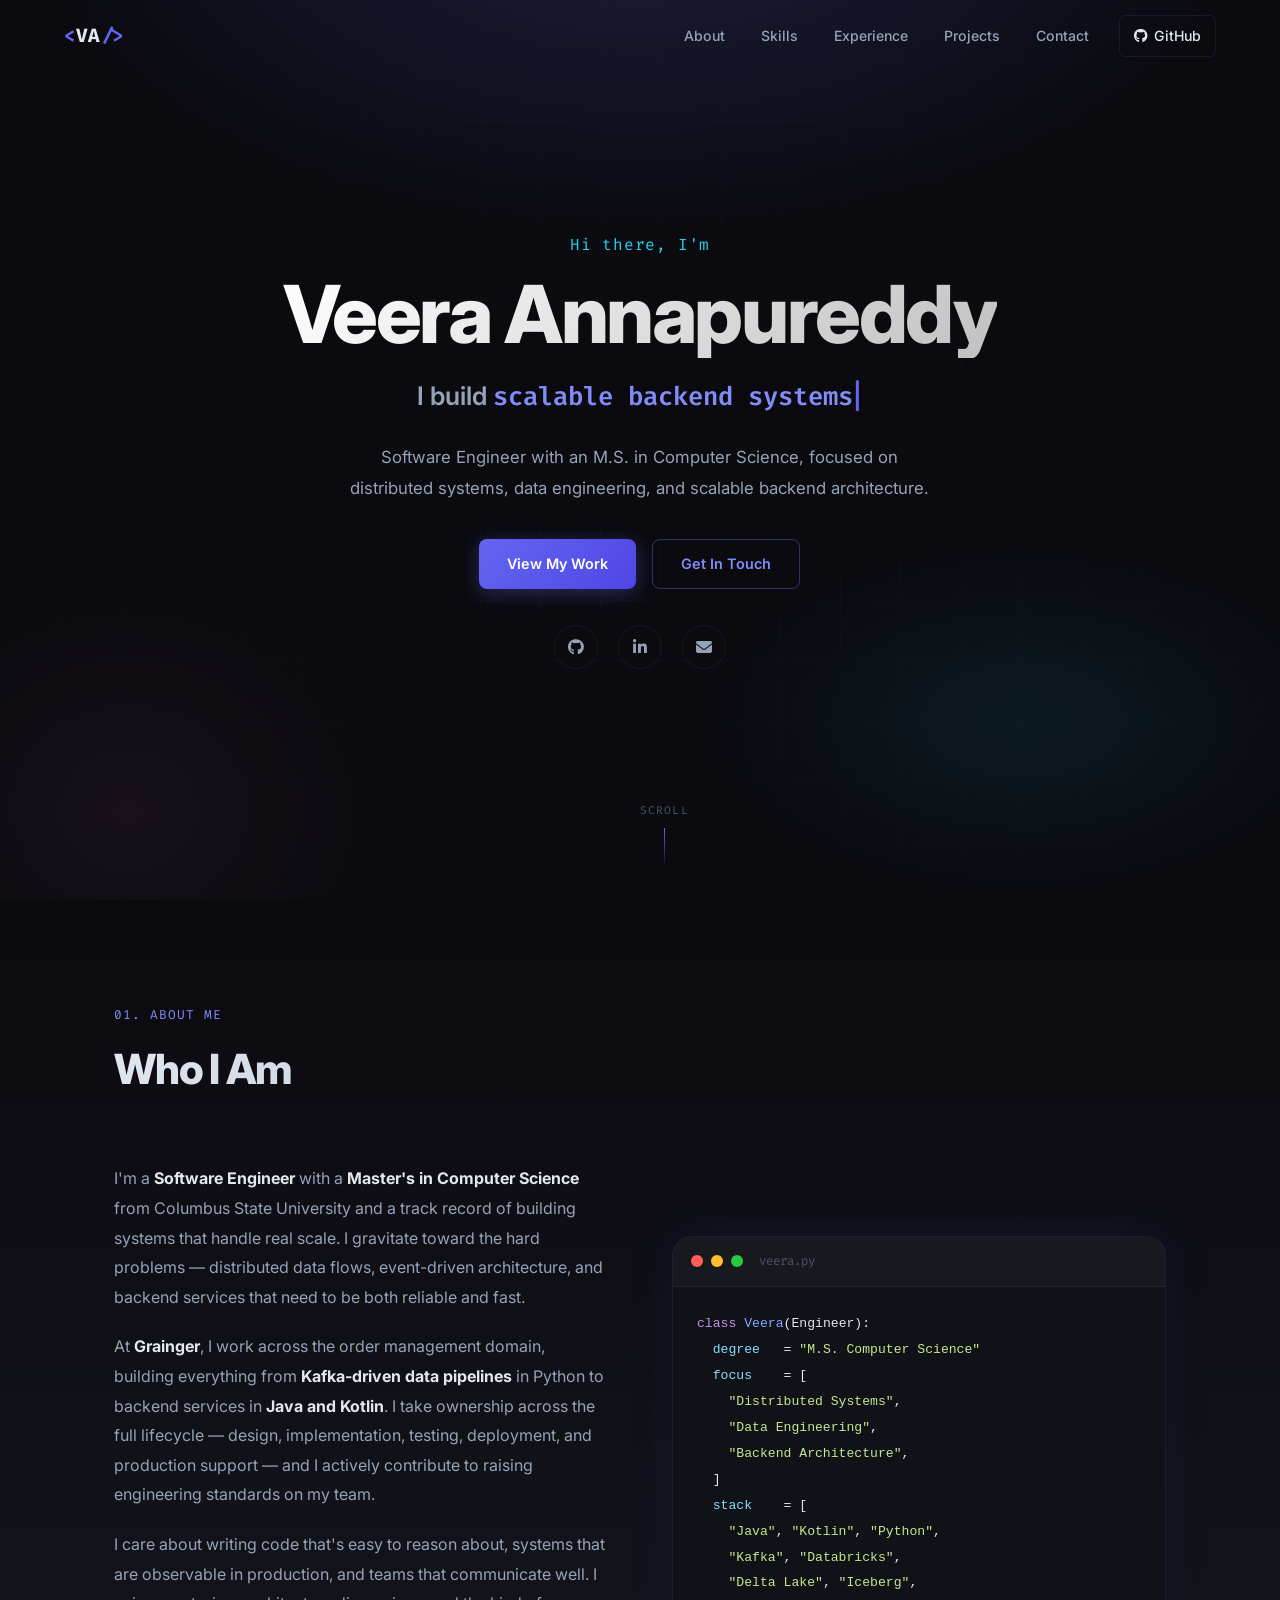
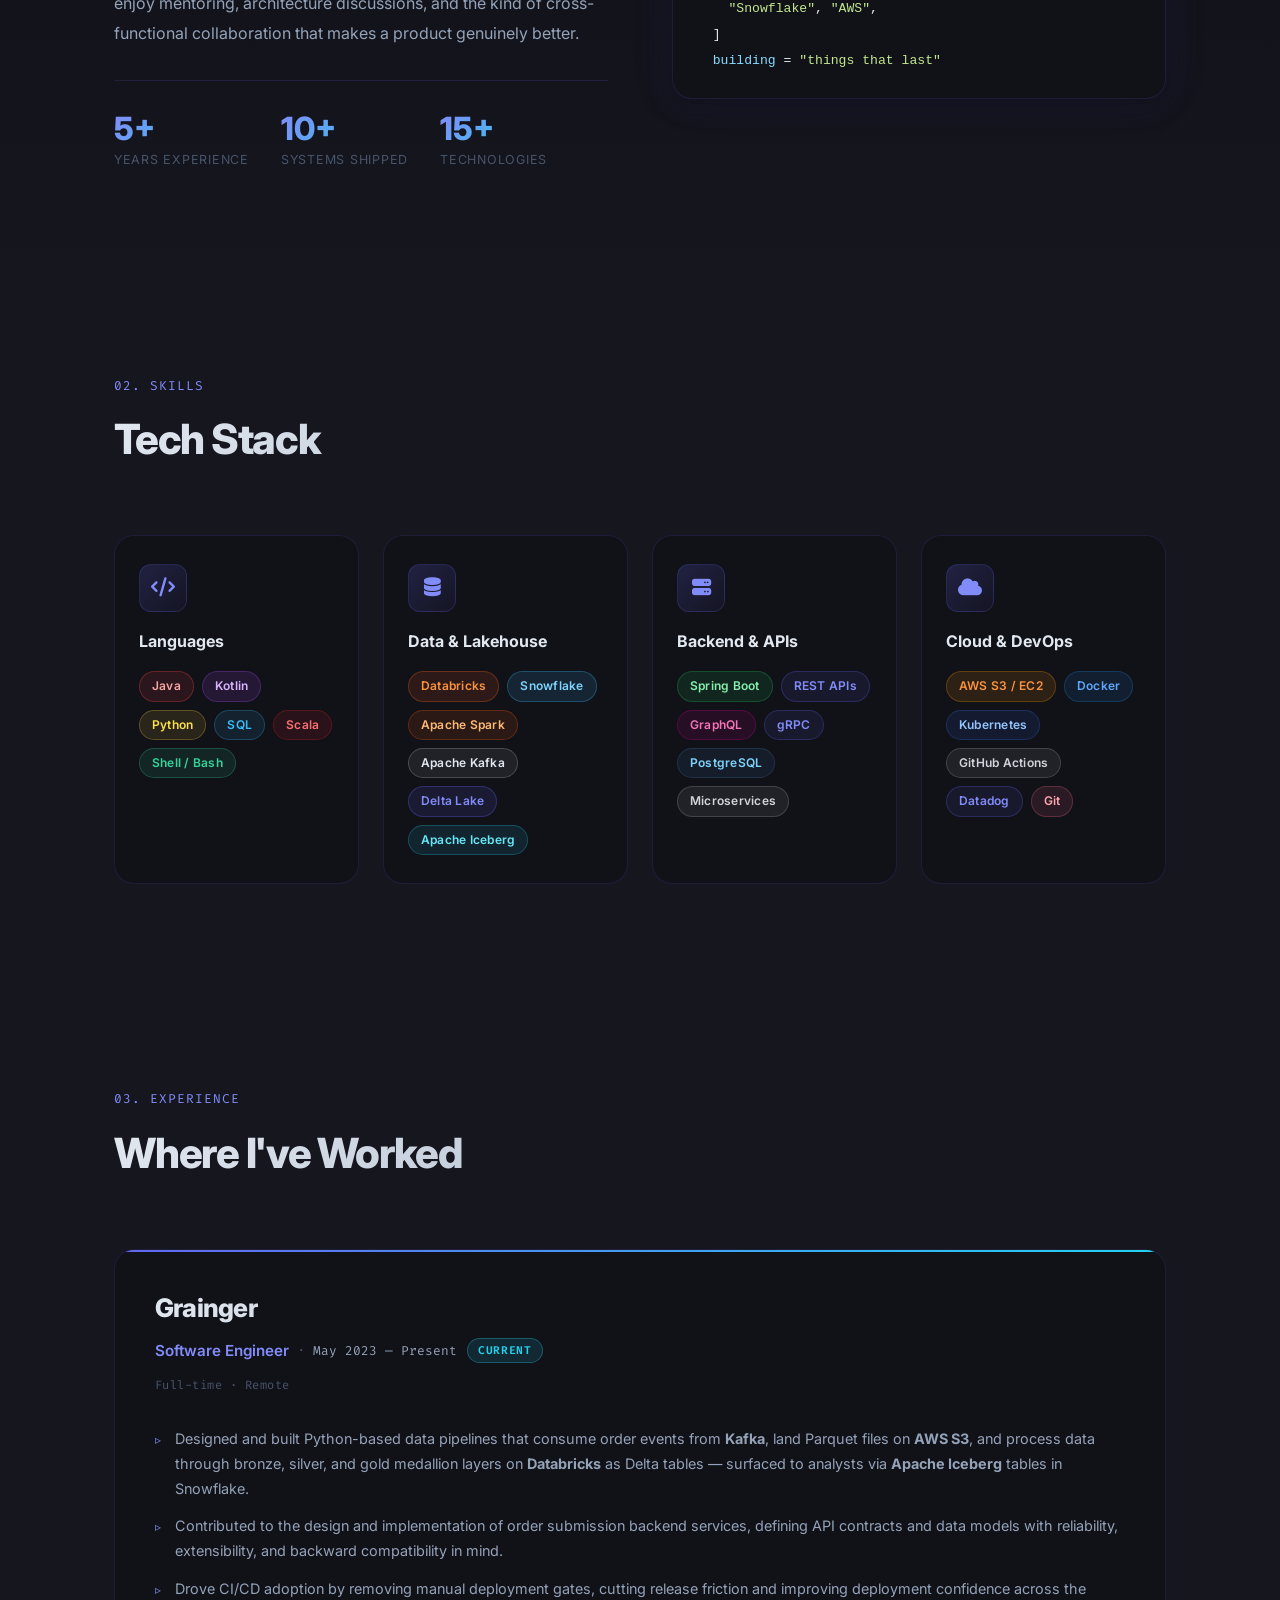
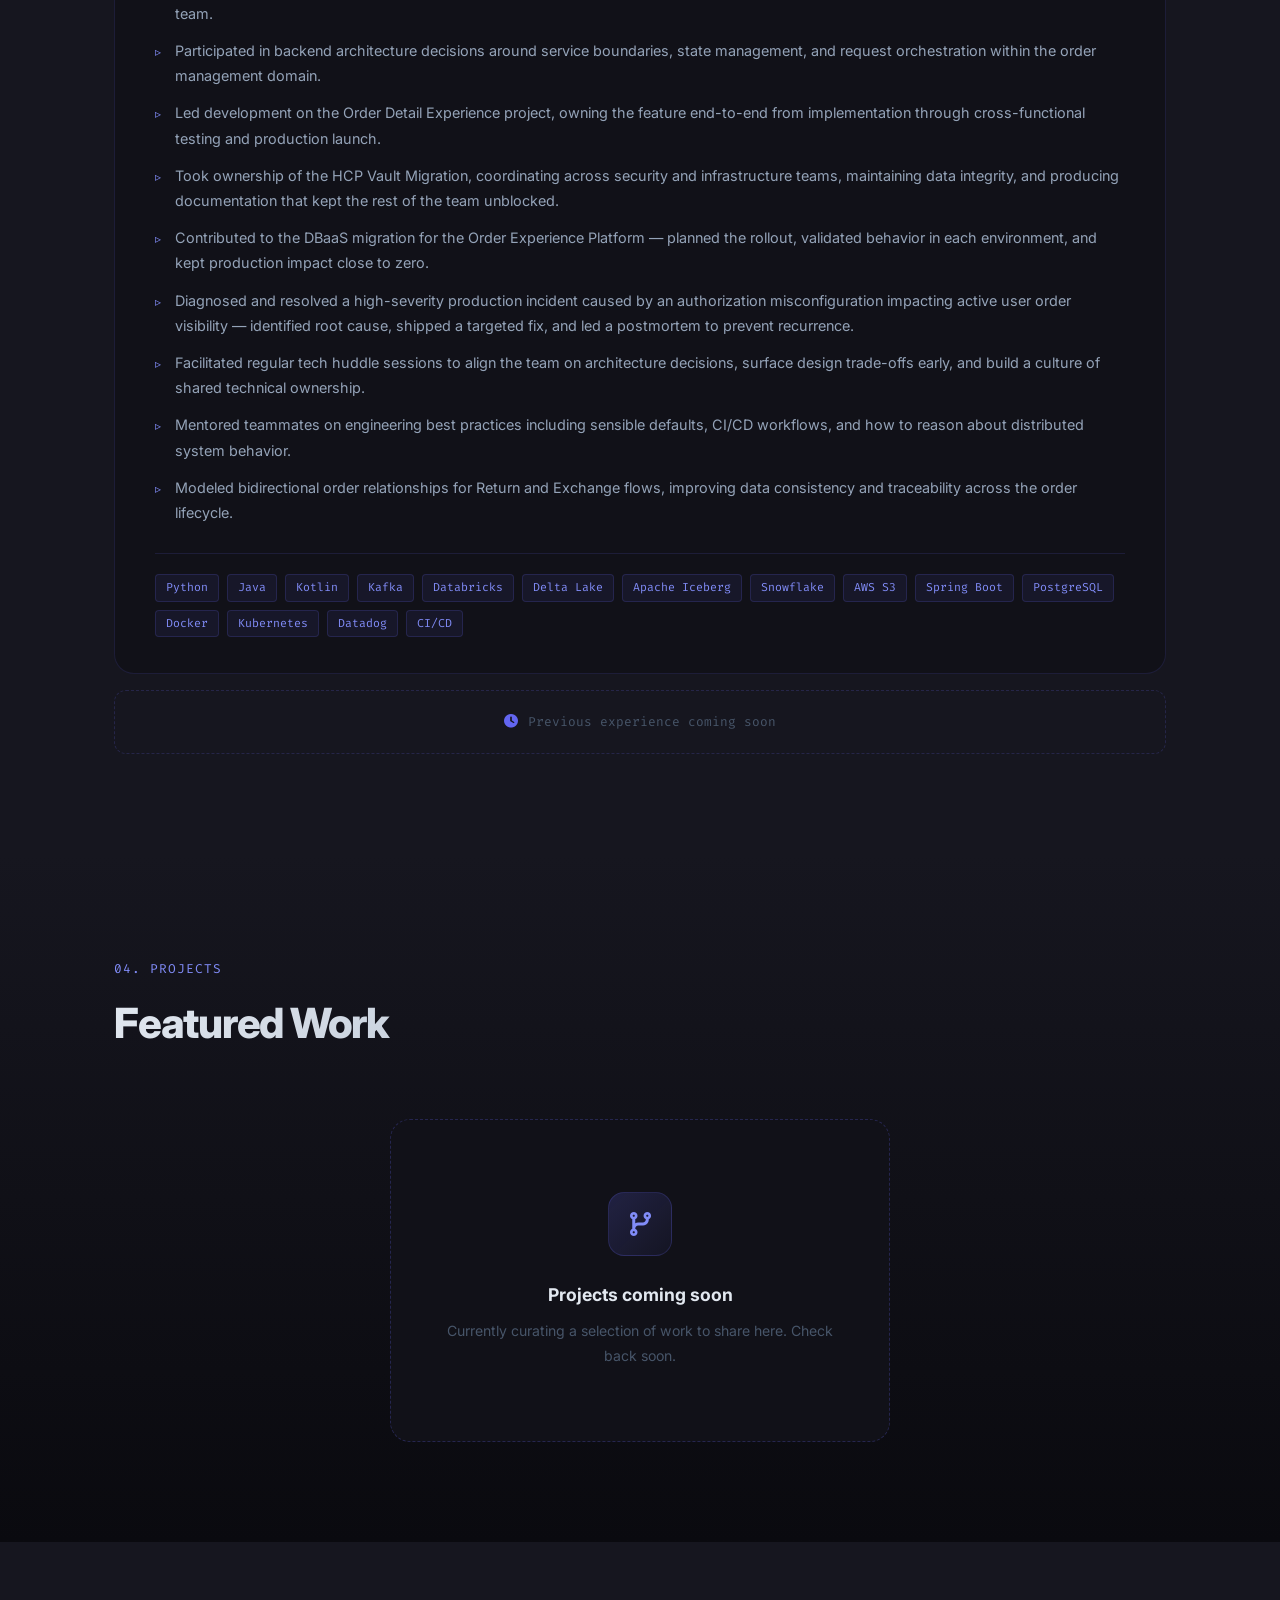
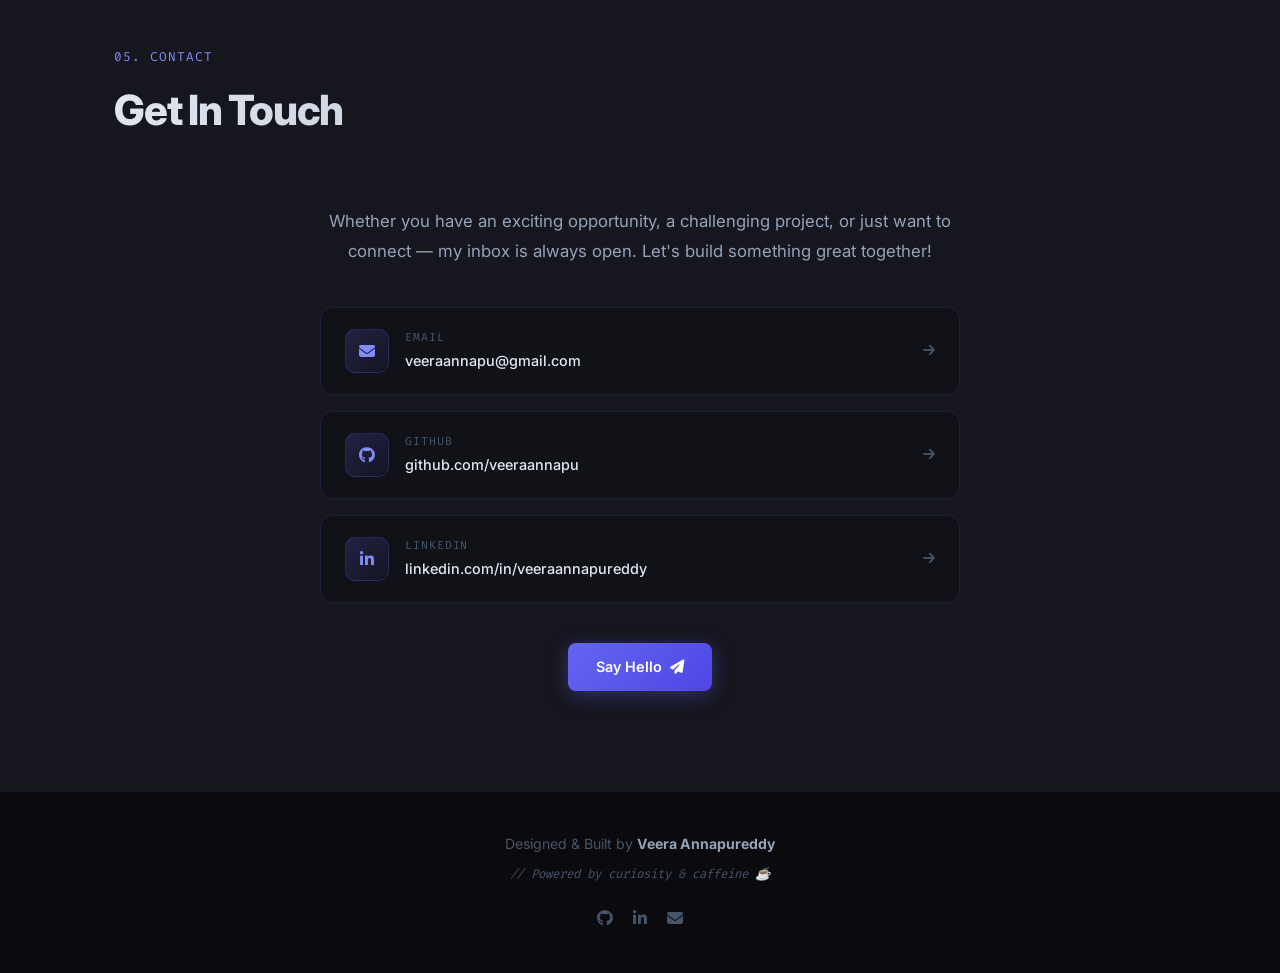
==== commit a4833e7a: "add google analytics" ====
--- a/index.html
+++ b/index.html
@@ -2,6 +2,17 @@
 <html lang="en">
 <head>
   <meta charset="UTF-8" />
+
+  <!-- Google tag (gtag.js) -->
+  <script async src="https://www.googletagmanager.com/gtag/js?id=G-F1ZBLVLDTH"></script>
+  <script>
+    window.dataLayer = window.dataLayer || [];
+    function gtag(){dataLayer.push(arguments);}
+    gtag('js', new Date());
+
+    gtag('config', 'G-F1ZBLVLDTH');
+  </script>
+
   <meta name="viewport" content="width=device-width, initial-scale=1.0" />
   <title>Veera Annapureddy | Software Engineer</title>
   <meta name="description" content="Software Engineer specializing in data engineering, distributed systems, and scalable backend services." />
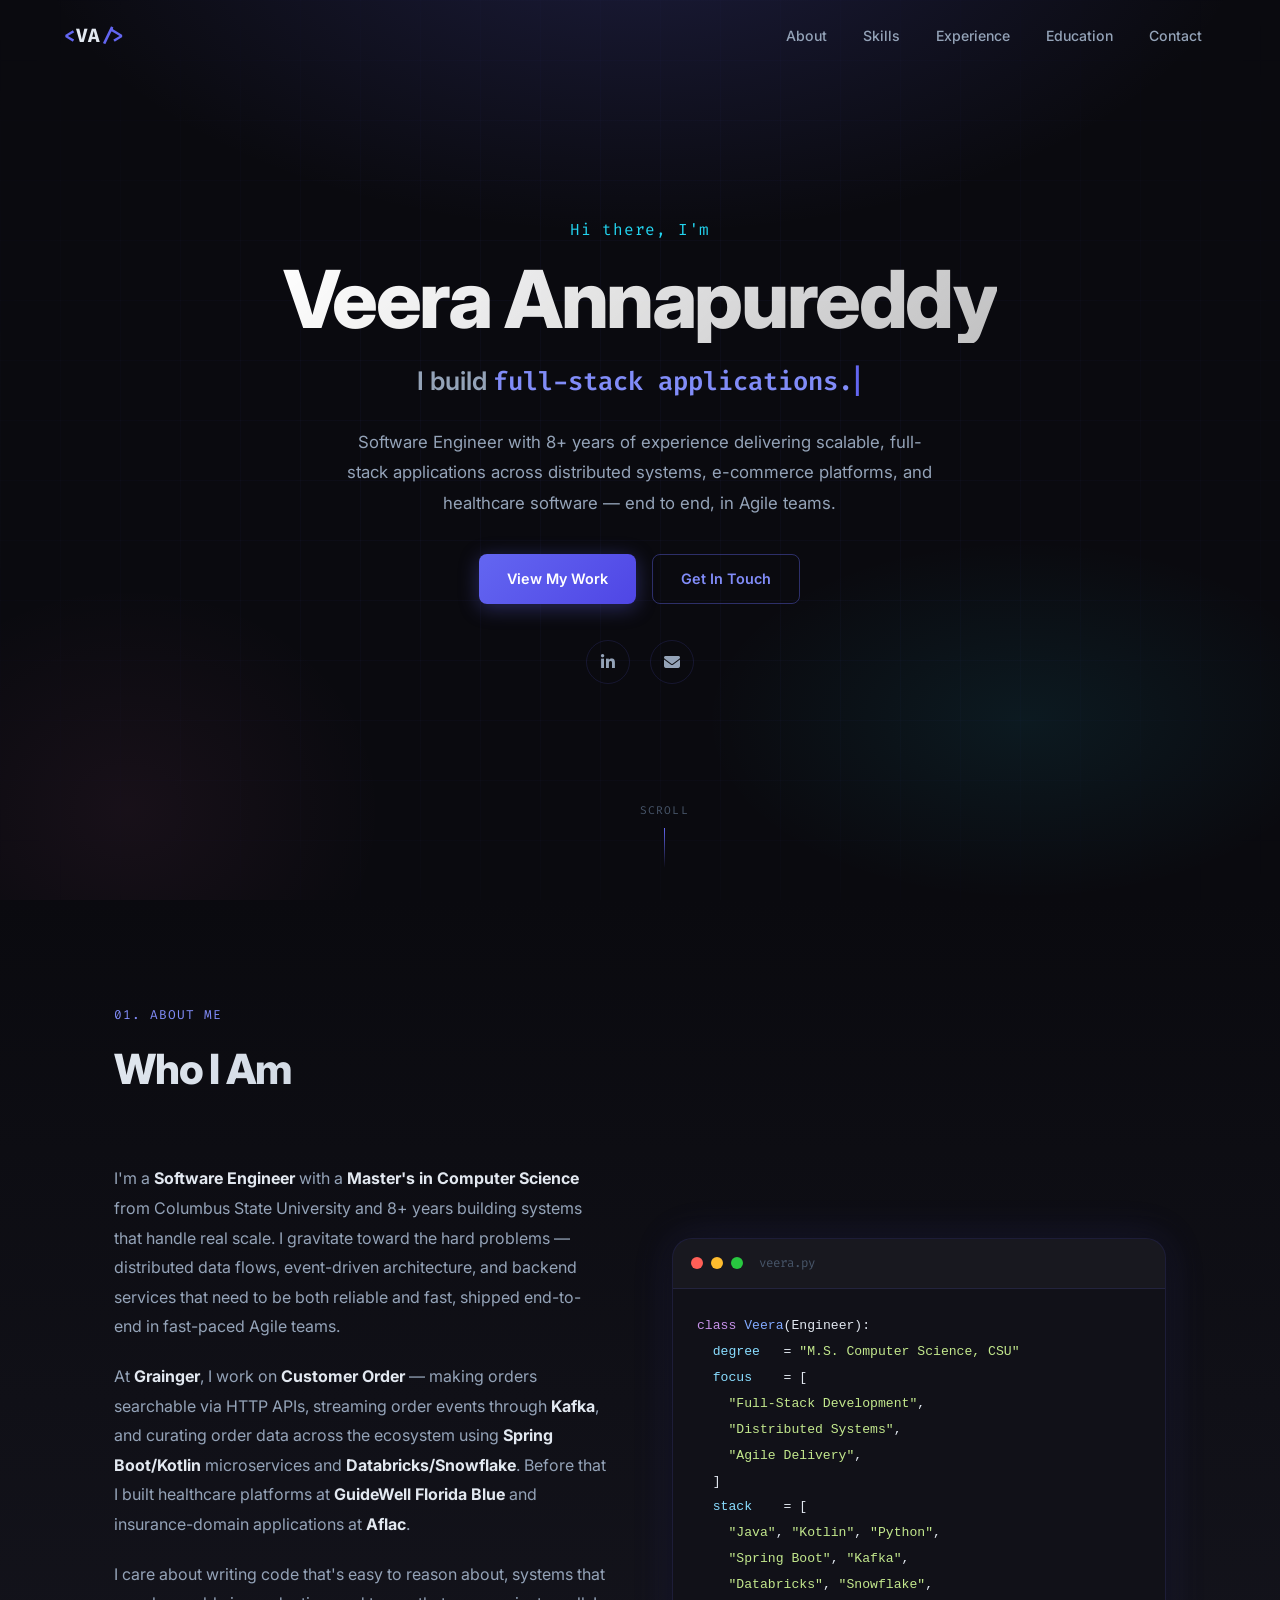
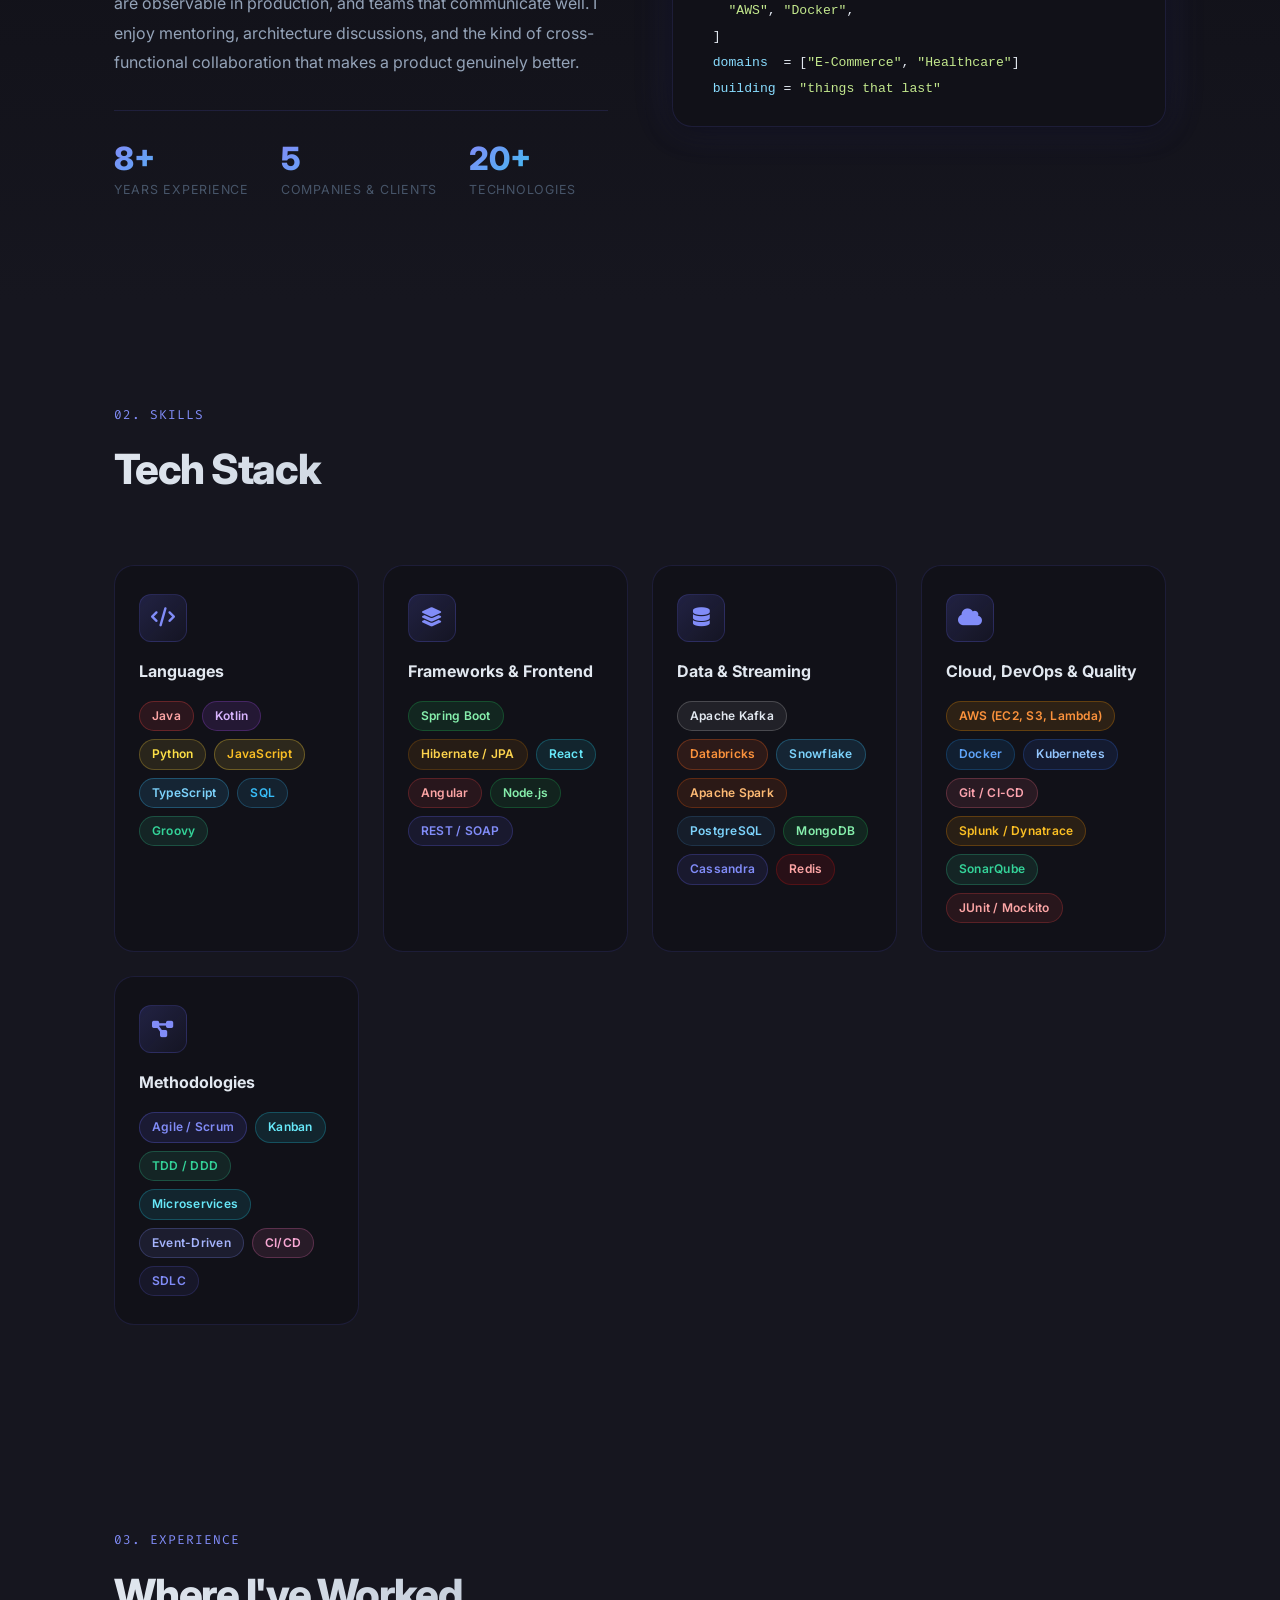
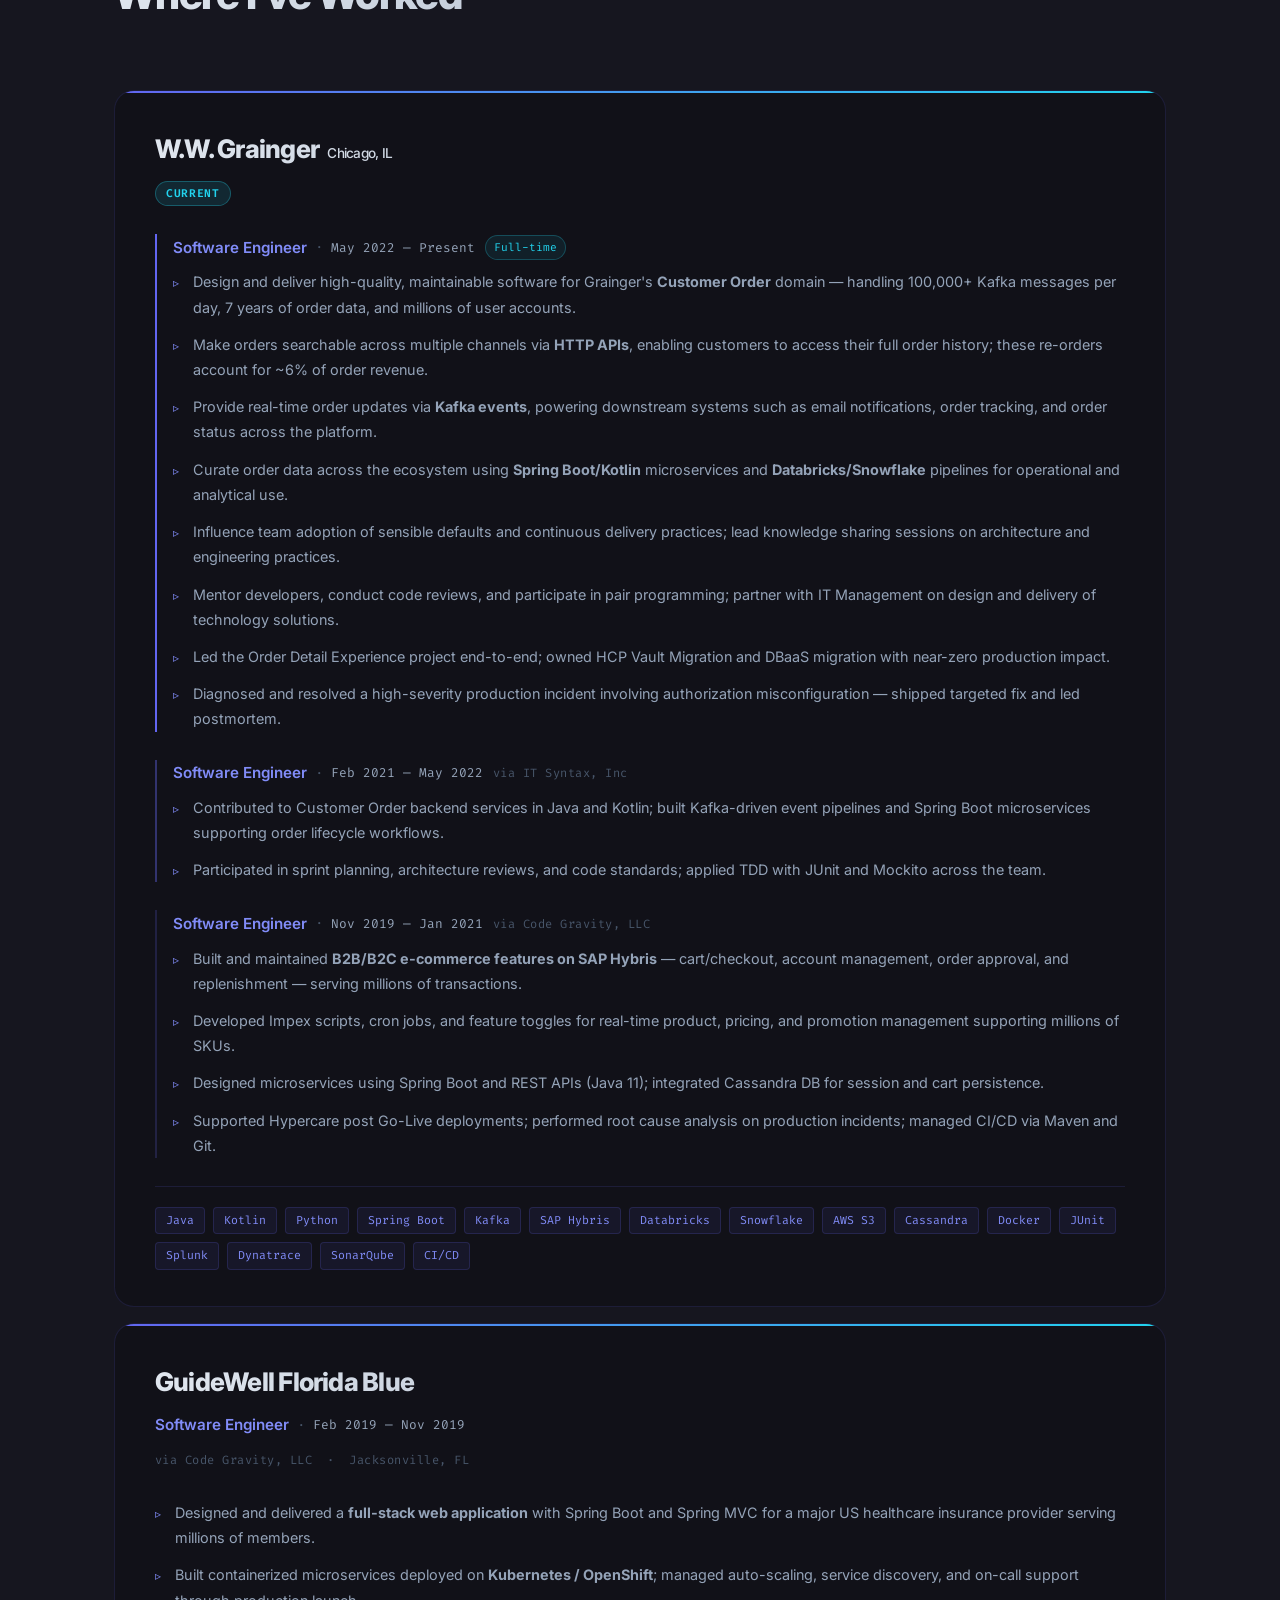
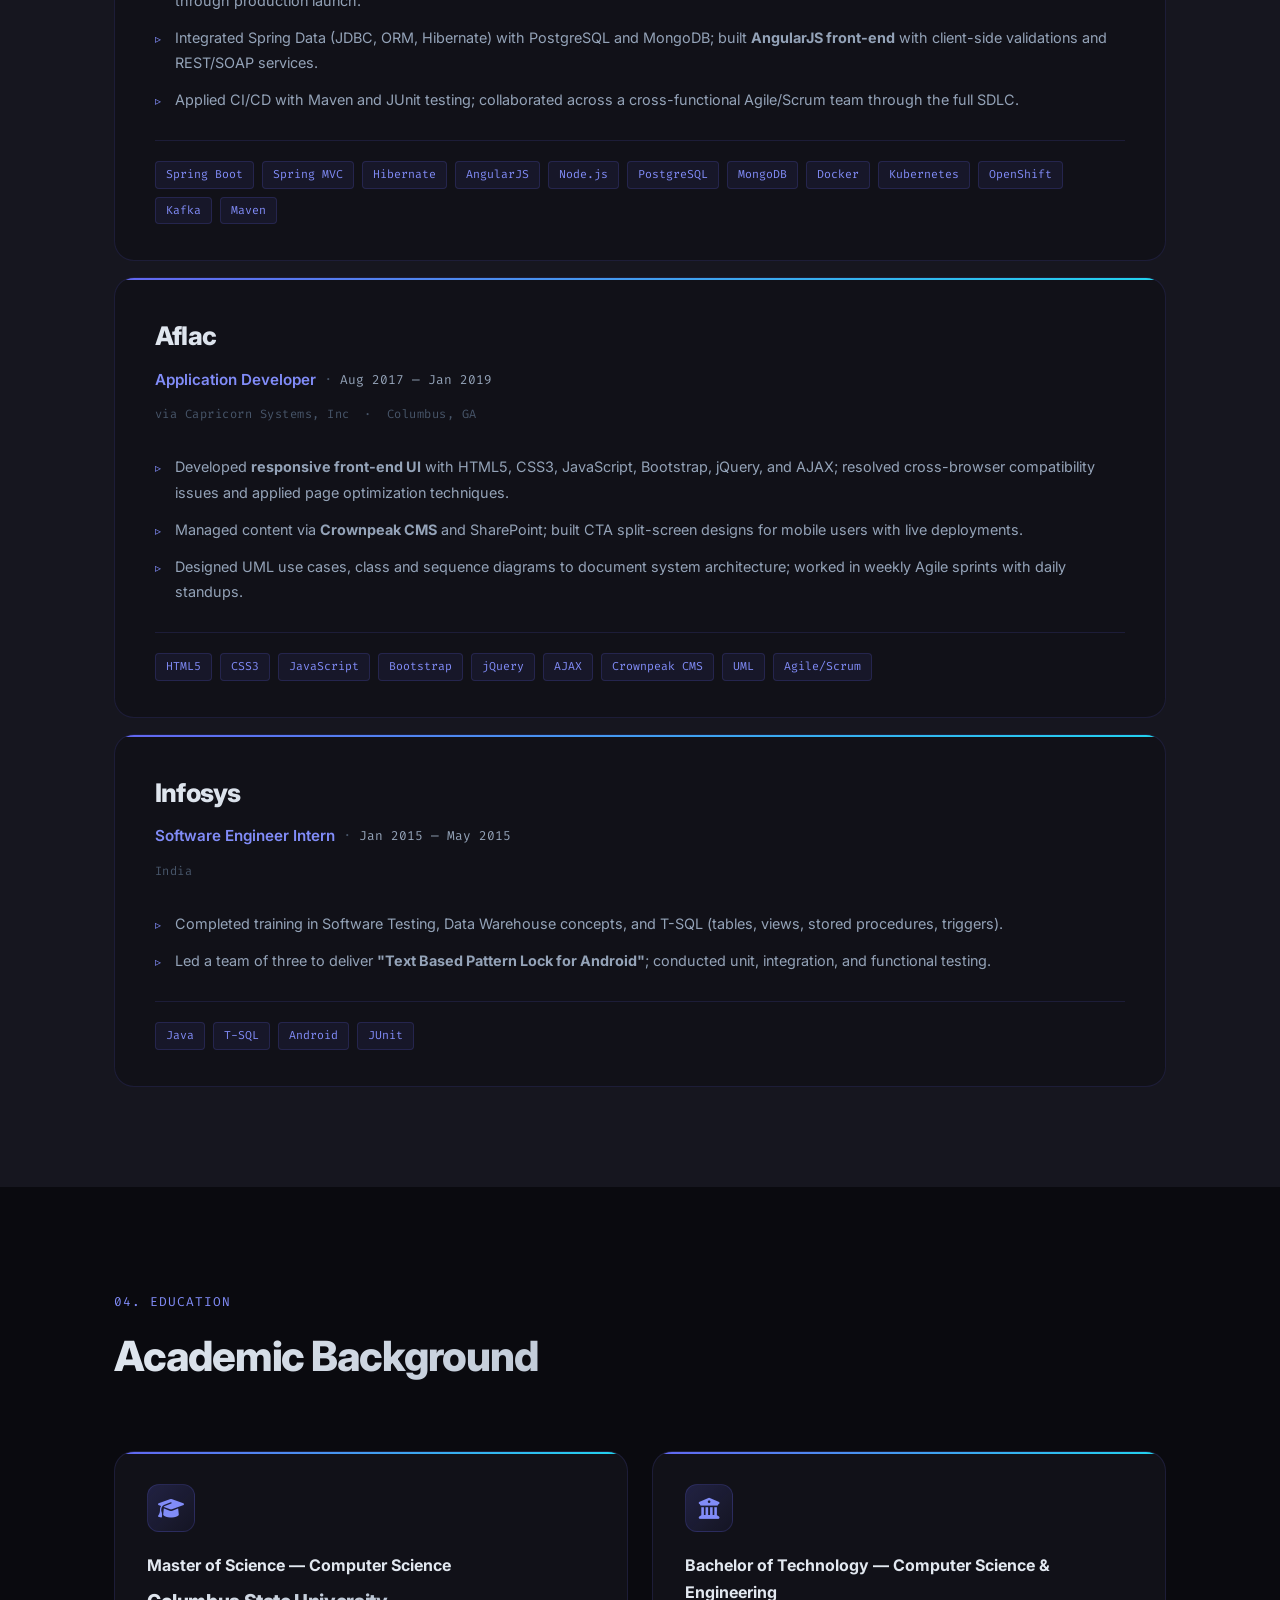
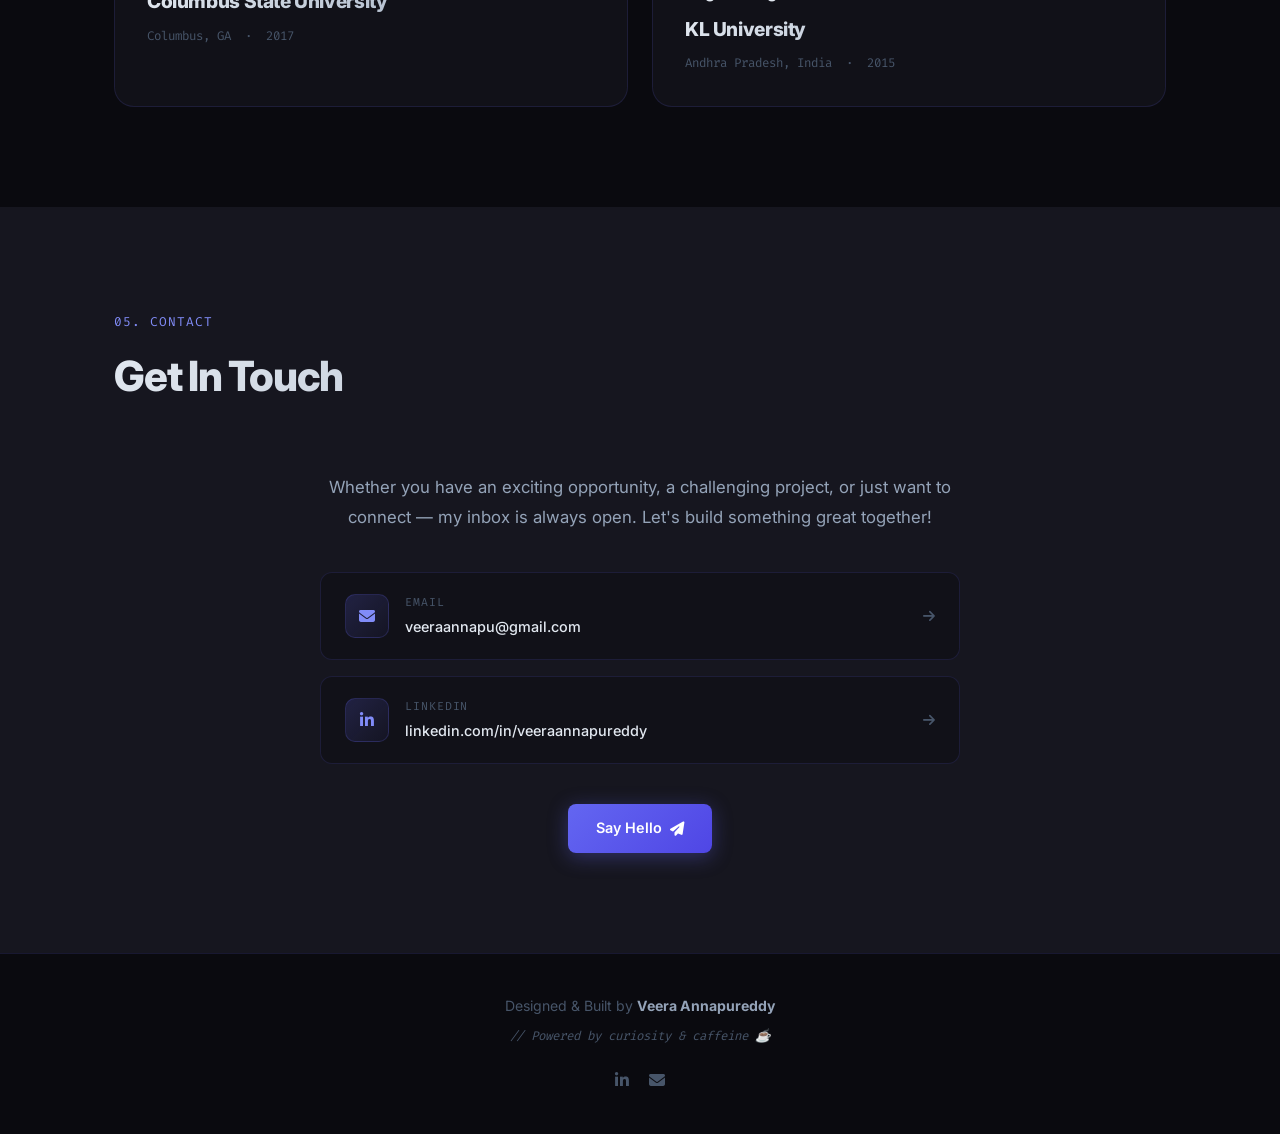
==== commit ba8a2a4b: "Update previous exp and fixing hamburger menu" ====
--- a/index.html
+++ b/index.html
@@ -9,13 +9,12 @@
     window.dataLayer = window.dataLayer || [];
     function gtag(){dataLayer.push(arguments);}
     gtag('js', new Date());
-
     gtag('config', 'G-F1ZBLVLDTH');
   </script>
 
   <meta name="viewport" content="width=device-width, initial-scale=1.0" />
   <title>Veera Annapureddy | Software Engineer</title>
-  <meta name="description" content="Software Engineer specializing in data engineering, distributed systems, and scalable backend services." />
+  <meta name="description" content="Software Engineer specializing in full-stack development, distributed systems, and agile delivery across e-commerce and healthcare platforms." />
   <link rel="preconnect" href="https://fonts.googleapis.com" />
   <link rel="preconnect" href="https://fonts.gstatic.com" crossorigin />
   <link href="https://fonts.googleapis.com/css2?family=Inter:wght@300;400;500;600;700;800&family=Fira+Code:wght@400;500&display=swap" rel="stylesheet" />
@@ -23,10 +22,9 @@
   <style>
 /* ══════════════════════════════════════════════════════
    Veera Annapureddy — Portfolio Styles
-   Backend Engineer · Java · Kotlin · Databricks · Kafka
+   Full-Stack Engineer · Java · Kotlin · Spring Boot · Agile
 ══════════════════════════════════════════════════════ */
 
-/* ── VARIABLES ── */
 :root {
   --primary: #6366f1;
   --primary-light: #818cf8;
@@ -50,7 +48,6 @@
   --nav-h: 72px;
 }
 
-/* ── RESET ── */
 *, *::before, *::after { box-sizing: border-box; margin: 0; padding: 0; }
 html { scroll-behavior: smooth; scroll-padding-top: var(--nav-h); }
 body { font-family: var(--font-sans); background: var(--bg); color: var(--text); line-height: 1.7; overflow-x: hidden; }
@@ -63,7 +60,6 @@
 ::-webkit-scrollbar-track { background: var(--bg); }
 ::-webkit-scrollbar-thumb { background: var(--primary); border-radius: 99px; }
 
-/* ── LAYOUT ── */
 .container { max-width: 1100px; margin: 0 auto; padding: 0 24px; }
 .section { padding: 100px 0; }
 .section-header { margin-bottom: 60px; }
@@ -86,7 +82,6 @@
   background-clip: text;
 }
 
-/* ── BUTTONS ── */
 .btn {
   display: inline-flex;
   align-items: center;
@@ -112,14 +107,10 @@
 }
 .btn-outline:hover { background: rgba(99,102,241,0.1); border-color: var(--primary); transform: translateY(-2px); }
 
-/* ══════════════════════════════════════════
-   NAVBAR
-══════════════════════════════════════════ */
+/* ── NAVBAR ── */
 .navbar {
-  position: fixed;
-  top: 0; left: 0; right: 0;
-  height: var(--nav-h);
-  z-index: 1000;
+  position: fixed; top: 0; left: 0; right: 0;
+  height: var(--nav-h); z-index: 1000;
   transition: var(--transition);
 }
 .navbar.scrolled {
@@ -130,61 +121,28 @@
   box-shadow: var(--shadow);
 }
 .nav-container {
-  max-width: 1200px;
-  margin: 0 auto;
-  padding: 0 24px;
-  height: 100%;
-  display: flex;
-  align-items: center;
-  justify-content: space-between;
-}
-.nav-logo {
-  font-family: var(--font-mono);
-  font-size: 1.2rem;
-  font-weight: 700;
-  color: var(--text);
-  transition: var(--transition);
-}
+  max-width: 1200px; margin: 0 auto; padding: 0 24px;
+  height: 100%; display: flex; align-items: center; justify-content: space-between;
+}
+.nav-logo { font-family: var(--font-mono); font-size: 1.2rem; font-weight: 700; color: var(--text); transition: var(--transition); }
 .nav-logo:hover { color: var(--primary-light); }
 .logo-bracket { color: var(--primary); }
 .nav-links { display: flex; align-items: center; gap: 8px; }
-.nav-links a {
-  padding: 8px 14px;
-  border-radius: 6px;
-  font-size: 0.88rem;
-  font-weight: 500;
-  color: var(--text-muted);
-  transition: var(--transition);
-}
+.nav-links a { padding: 8px 14px; border-radius: 6px; font-size: 0.88rem; font-weight: 500; color: var(--text-muted); transition: var(--transition); }
 .nav-links a:hover { color: var(--text); background: rgba(255,255,255,0.05); }
-.nav-github {
-  display: flex !important;
-  align-items: center;
-  gap: 6px;
-  border: 1px solid var(--border) !important;
-  color: var(--text) !important;
-  margin-left: 8px;
-}
+.nav-github { display: flex !important; align-items: center; gap: 6px; border: 1px solid var(--border) !important; color: var(--text) !important; margin-left: 8px; }
 .nav-github:hover { border-color: var(--primary) !important; color: var(--primary-light) !important; background: rgba(99,102,241,0.08) !important; }
 .hamburger { display: none; flex-direction: column; gap: 5px; padding: 8px; }
 .hamburger span { display: block; width: 22px; height: 2px; background: var(--text); border-radius: 2px; transition: var(--transition); }
 
-/* ══════════════════════════════════════════
-   HERO
-══════════════════════════════════════════ */
+/* ── HERO ── */
 .hero {
-  position: relative;
-  min-height: 100vh;
-  display: flex;
-  align-items: center;
-  justify-content: center;
-  overflow: hidden;
-  padding: 0 24px;
+  position: relative; min-height: 100vh;
+  display: flex; align-items: center; justify-content: center;
+  overflow: hidden; padding: 0 24px;
 }
 .hero::before {
-  content: '';
-  position: absolute;
-  inset: 0;
+  content: ''; position: absolute; inset: 0;
   background:
     radial-gradient(ellipse 80% 60% at 50% -10%, rgba(99,102,241,0.2) 0%, transparent 60%),
     radial-gradient(ellipse 50% 40% at 80% 80%, rgba(34,211,238,0.08) 0%, transparent 50%),
@@ -192,27 +150,15 @@
   animation: bgShift 8s ease-in-out infinite alternate;
 }
 .hero::after {
-  content: '';
-  position: absolute;
-  inset: 0;
-  background-image:
-    linear-gradient(rgba(99,102,241,0.04) 1px, transparent 1px),
-    linear-gradient(90deg, rgba(99,102,241,0.04) 1px, transparent 1px);
+  content: ''; position: absolute; inset: 0;
+  background-image: linear-gradient(rgba(99,102,241,0.04) 1px, transparent 1px), linear-gradient(90deg, rgba(99,102,241,0.04) 1px, transparent 1px);
   background-size: 60px 60px;
   mask-image: radial-gradient(ellipse 70% 70% at 50% 50%, black 30%, transparent 100%);
   -webkit-mask-image: radial-gradient(ellipse 70% 70% at 50% 50%, black 30%, transparent 100%);
 }
-@keyframes bgShift {
-  from { opacity: 0.7; transform: scale(1); }
-  to   { opacity: 1;   transform: scale(1.05); }
-}
+@keyframes bgShift { from { opacity: 0.7; transform: scale(1); } to { opacity: 1; transform: scale(1.05); } }
 .hero-particles { position: absolute; inset: 0; pointer-events: none; z-index: 1; }
-.particle {
-  position: absolute;
-  border-radius: 50%;
-  animation: floatUp linear infinite;
-  opacity: 0;
-}
+.particle { position: absolute; border-radius: 50%; animation: floatUp linear infinite; opacity: 0; }
 @keyframes floatUp {
   0%   { transform: translateY(100vh) rotate(0deg); opacity: 0; }
   10%  { opacity: 1; }
@@ -220,216 +166,129 @@
   100% { transform: translateY(-120px) rotate(720deg); opacity: 0; }
 }
 .hero-content { position: relative; z-index: 2; text-align: center; max-width: 800px; }
-.hero-greeting {
-  font-family: var(--font-mono);
-  font-size: 1rem;
-  color: var(--accent);
-  margin-bottom: 12px;
-  letter-spacing: 0.05em;
-  animation: fadeUp 0.6s ease both;
-}
-.hero-name {
-  font-size: clamp(2.4rem, 7vw, 5rem);
-  font-weight: 800;
-  letter-spacing: -0.03em;
-  line-height: 1.1;
-  background: linear-gradient(135deg, #fff 0%, rgba(255,255,255,0.75) 100%);
-  -webkit-background-clip: text;
-  -webkit-text-fill-color: transparent;
-  background-clip: text;
-  animation: fadeUp 0.6s 0.1s ease both;
-}
-.hero-role {
-  font-size: clamp(1.1rem, 3vw, 1.6rem);
-  font-weight: 600;
-  color: var(--text-muted);
-  margin: 16px 0 24px;
-  animation: fadeUp 0.6s 0.2s ease both;
-}
+.hero-greeting { font-family: var(--font-mono); font-size: 1rem; color: var(--accent); margin-bottom: 12px; letter-spacing: 0.05em; animation: fadeUp 0.6s ease both; }
+.hero-name { font-size: clamp(2.4rem, 7vw, 5rem); font-weight: 800; letter-spacing: -0.03em; line-height: 1.1; background: linear-gradient(135deg, #fff 0%, rgba(255,255,255,0.75) 100%); -webkit-background-clip: text; -webkit-text-fill-color: transparent; background-clip: text; animation: fadeUp 0.6s 0.1s ease both; }
+.hero-role { font-size: clamp(1.1rem, 3vw, 1.6rem); font-weight: 600; color: var(--text-muted); margin: 16px 0 24px; animation: fadeUp 0.6s 0.2s ease both; }
 .typed-text { color: var(--primary-light); font-family: var(--font-mono); }
 .cursor { color: var(--primary); animation: blink 1s step-end infinite; }
 @keyframes blink { 0%,100% { opacity: 1; } 50% { opacity: 0; } }
-.hero-desc {
-  font-size: 1.05rem;
-  color: var(--text-muted);
-  max-width: 580px;
-  margin: 0 auto 36px;
-  line-height: 1.8;
-  animation: fadeUp 0.6s 0.3s ease both;
-}
-.hero-actions {
-  display: flex;
-  gap: 16px;
-  justify-content: center;
-  flex-wrap: wrap;
-  animation: fadeUp 0.6s 0.4s ease both;
-}
-.hero-socials {
-  display: flex;
-  gap: 20px;
-  justify-content: center;
-  margin-top: 36px;
-  animation: fadeUp 0.6s 0.5s ease both;
-}
-.hero-socials a {
-  width: 44px; height: 44px;
-  border-radius: 50%;
-  border: 1.5px solid var(--border);
-  display: flex; align-items: center; justify-content: center;
-  color: var(--text-muted);
-  font-size: 1rem;
-  transition: var(--transition);
-}
+.hero-desc { font-size: 1.05rem; color: var(--text-muted); max-width: 600px; margin: 0 auto 36px; line-height: 1.8; animation: fadeUp 0.6s 0.3s ease both; }
+.hero-actions { display: flex; gap: 16px; justify-content: center; flex-wrap: wrap; animation: fadeUp 0.6s 0.4s ease both; }
+.hero-socials { display: flex; gap: 20px; justify-content: center; margin-top: 36px; animation: fadeUp 0.6s 0.5s ease both; }
+.hero-socials a { width: 44px; height: 44px; border-radius: 50%; border: 1.5px solid var(--border); display: flex; align-items: center; justify-content: center; color: var(--text-muted); font-size: 1rem; transition: var(--transition); }
 .hero-socials a:hover { border-color: var(--primary); color: var(--primary-light); background: rgba(99,102,241,0.1); transform: translateY(-3px); }
-.hero-scroll {
-  position: absolute; bottom: 32px; left: 50%;
-  transform: translateX(-50%);
-  display: flex; flex-direction: column; align-items: center; gap: 8px;
-  z-index: 2;
-  animation: fadeUp 0.6s 0.8s ease both;
-}
+.hero-scroll { position: absolute; bottom: 32px; left: 50%; transform: translateX(-50%); display: flex; flex-direction: column; align-items: center; gap: 8px; z-index: 2; animation: fadeUp 0.6s 0.8s ease both; }
 .hero-scroll span { font-family: var(--font-mono); font-size: 0.7rem; color: var(--text-dim); letter-spacing: 0.1em; text-transform: uppercase; }
 .scroll-line { width: 1px; height: 40px; background: linear-gradient(to bottom, var(--primary), transparent); animation: pulse 1.5s ease-in-out infinite; }
 @keyframes pulse { 0%,100% { opacity: 0.4; } 50% { opacity: 1; } }
 @keyframes fadeUp { from { opacity: 0; transform: translateY(24px); } to { opacity: 1; transform: translateY(0); } }
 
-/* ══════════════════════════════════════════
-   ABOUT
-══════════════════════════════════════════ */
+/* ── ABOUT ── */
 .about { background: linear-gradient(180deg, var(--bg) 0%, var(--bg-elevated) 100%); }
 .about-grid { display: grid; grid-template-columns: 1fr 1fr; gap: 64px; align-items: center; }
 .about-text p { color: var(--text-muted); margin-bottom: 20px; font-size: 1rem; line-height: 1.85; }
 .about-text strong { color: var(--text); }
-.about-highlights {
-  display: flex; gap: 32px;
-  margin-top: 32px; padding-top: 32px;
-  border-top: 1px solid var(--border);
-}
+.about-highlights { display: flex; gap: 32px; margin-top: 32px; padding-top: 32px; border-top: 1px solid var(--border); }
 .highlight-item { display: flex; flex-direction: column; gap: 4px; }
-.highlight-num {
-  font-size: 2rem; font-weight: 800; line-height: 1;
-  background: linear-gradient(135deg, var(--primary-light), var(--accent));
-  -webkit-background-clip: text;
-  -webkit-text-fill-color: transparent;
-  background-clip: text;
-}
+.highlight-num { font-size: 2rem; font-weight: 800; line-height: 1; background: linear-gradient(135deg, var(--primary-light), var(--accent)); -webkit-background-clip: text; -webkit-text-fill-color: transparent; background-clip: text; }
 .highlight-label { font-size: 0.78rem; color: var(--text-dim); text-transform: uppercase; letter-spacing: 0.06em; }
 
-/* Code window */
 .code-window { background: var(--bg-card); border: 1px solid var(--border); border-radius: var(--radius-lg); overflow: hidden; box-shadow: var(--shadow), var(--shadow-glow); }
 .code-header { display: flex; align-items: center; gap: 8px; padding: 14px 18px; background: rgba(255,255,255,0.03); border-bottom: 1px solid var(--border); }
 .dot { width: 12px; height: 12px; border-radius: 50%; }
-.dot.r { background: #ff5f57; }
-.dot.y { background: #febc2e; }
-.dot.g { background: #28c840; }
+.dot.r { background: #ff5f57; } .dot.y { background: #febc2e; } .dot.g { background: #28c840; }
 .code-fname { font-family: var(--font-mono); font-size: 0.78rem; color: var(--text-dim); margin-left: 8px; }
 .code-body { padding: 24px; font-family: var(--font-mono); font-size: 0.82rem; line-height: 1.9; overflow-x: auto; }
-
-/* Syntax highlight classes */
-.ck { color: #c792ea; }   /* keyword  */
-.cv { color: #82aaff; }   /* variable */
-.cp { color: #89ddff; }   /* property */
-.cs { color: #c3e88d; }   /* string   */
-.cc { color: var(--text-dim); font-style: italic; } /* comment */
-
-/* ══════════════════════════════════════════
-   SKILLS
-══════════════════════════════════════════ */
+.ck { color: #c792ea; } .cv { color: #82aaff; } .cp { color: #89ddff; } .cs { color: #c3e88d; } .cc { color: var(--text-dim); font-style: italic; }
+
+/* ── SKILLS ── */
 .skills { background: var(--bg-elevated); }
-.skills-grid { display: grid; grid-template-columns: repeat(4, 1fr); gap: 24px; }
-.skill-cat {
-  background: var(--bg-card);
-  border: 1px solid var(--border);
-  border-radius: var(--radius-lg);
-  padding: 28px 24px;
-  transition: var(--transition);
-}
+.skills-grid { display: grid; grid-template-columns: repeat(auto-fit, minmax(200px, 1fr)); gap: 24px; }
+.skill-cat { background: var(--bg-card); border: 1px solid var(--border); border-radius: var(--radius-lg); padding: 28px 24px; transition: var(--transition); }
 .skill-cat:hover { border-color: var(--border-hover); transform: translateY(-4px); box-shadow: var(--shadow-glow); }
-.skill-icon {
-  width: 48px; height: 48px; border-radius: 12px;
-  background: linear-gradient(135deg, rgba(99,102,241,0.2), rgba(99,102,241,0.05));
-  border: 1px solid rgba(99,102,241,0.2);
-  display: flex; align-items: center; justify-content: center;
-  font-size: 1.2rem; color: var(--primary-light);
-  margin-bottom: 16px;
-}
+.skill-icon { width: 48px; height: 48px; border-radius: 12px; background: linear-gradient(135deg, rgba(99,102,241,0.2), rgba(99,102,241,0.05)); border: 1px solid rgba(99,102,241,0.2); display: flex; align-items: center; justify-content: center; font-size: 1.2rem; color: var(--primary-light); margin-bottom: 16px; }
 .skill-cat h3 { font-size: 1rem; font-weight: 700; color: var(--text); margin-bottom: 16px; }
 .skill-list { display: flex; flex-wrap: wrap; gap: 8px; }
-.badge {
-  display: inline-block;
-  padding: 4px 12px;
-  border-radius: 99px;
-  font-size: 0.75rem;
-  font-weight: 600;
-  letter-spacing: 0.02em;
-  transition: transform 0.2s ease;
-  cursor: default;
-}
+.badge { display: inline-block; padding: 4px 12px; border-radius: 99px; font-size: 0.75rem; font-weight: 600; letter-spacing: 0.02em; transition: transform 0.2s ease; cursor: default; }
 .badge:hover { transform: scale(1.08); }
 
-/* ── Badge Colours ── */
 .b-java       { background: rgba(239,68,68,0.12);   border: 1px solid rgba(239,68,68,0.3);    color: #fca5a5; }
 .b-kotlin     { background: rgba(149,72,212,0.15);  border: 1px solid rgba(149,72,212,0.3);   color: #d8b4fe; }
 .b-python     { background: rgba(255,212,59,0.1);   border: 1px solid rgba(255,212,59,0.25);  color: #fde047; }
 .b-sql        { background: rgba(56,189,248,0.1);   border: 1px solid rgba(56,189,248,0.25);  color: #38bdf8; }
-.b-scala      { background: rgba(220,38,38,0.12);   border: 1px solid rgba(220,38,38,0.25);   color: #f87171; }
-.b-shell      { background: rgba(52,211,153,0.1);   border: 1px solid rgba(52,211,153,0.25);  color: #34d399; }
+.b-js         { background: rgba(255,212,59,0.12);  border: 1px solid rgba(255,212,59,0.3);   color: #fbbf24; }
+.b-ts         { background: rgba(56,189,248,0.12);  border: 1px solid rgba(56,189,248,0.3);   color: #7dd3fc; }
+.b-groovy     { background: rgba(52,211,153,0.1);   border: 1px solid rgba(52,211,153,0.25);  color: #34d399; }
 .b-spring     { background: rgba(34,197,94,0.12);   border: 1px solid rgba(34,197,94,0.25);   color: #86efac; }
+.b-hibernate  { background: rgba(161,98,7,0.15);    border: 1px solid rgba(161,98,7,0.3);     color: #fcd34d; }
 .b-kafka      { background: rgba(255,255,255,0.07); border: 1px solid rgba(255,255,255,0.18); color: #e2e8f0; }
 .b-rest       { background: rgba(99,102,241,0.1);   border: 1px solid rgba(99,102,241,0.25);  color: #818cf8; }
-.b-graphql    { background: rgba(225,0,152,0.1);    border: 1px solid rgba(225,0,152,0.25);   color: #f472b6; }
-.b-grpc       { background: rgba(99,102,241,0.1);   border: 1px solid rgba(99,102,241,0.25);  color: #818cf8; }
-.b-express    { background: rgba(255,255,255,0.07); border: 1px solid rgba(255,255,255,0.15); color: #d1d5db; }
+.b-react      { background: rgba(34,211,238,0.1);   border: 1px solid rgba(34,211,238,0.25);  color: #67e8f9; }
+.b-angular    { background: rgba(239,68,68,0.1);    border: 1px solid rgba(239,68,68,0.25);   color: #fca5a5; }
+.b-node       { background: rgba(34,197,94,0.1);    border: 1px solid rgba(34,197,94,0.25);   color: #86efac; }
 .b-databricks { background: rgba(255,100,30,0.12);  border: 1px solid rgba(255,100,30,0.28);  color: #fb923c; }
 .b-snowflake  { background: rgba(56,189,248,0.12);  border: 1px solid rgba(56,189,248,0.28);  color: #7dd3fc; }
 .b-spark      { background: rgba(234,88,12,0.12);   border: 1px solid rgba(234,88,12,0.28);   color: #fdba74; }
 .b-pg         { background: rgba(51,103,145,0.15);  border: 1px solid rgba(51,103,145,0.3);   color: #7dd3fc; }
+.b-mongo      { background: rgba(34,197,94,0.12);   border: 1px solid rgba(34,197,94,0.25);   color: #86efac; }
 .b-redis      { background: rgba(210,22,22,0.12);   border: 1px solid rgba(210,22,22,0.25);   color: #fca5a5; }
-.b-elastic    { background: rgba(253,210,0,0.1);    border: 1px solid rgba(253,210,0,0.25);   color: #fcd34d; }
+.b-cassandra  { background: rgba(99,102,241,0.1);   border: 1px solid rgba(99,102,241,0.25);  color: #818cf8; }
 .b-aws        { background: rgba(255,153,0,0.12);   border: 1px solid rgba(255,153,0,0.25);   color: #fb923c; }
 .b-docker     { background: rgba(30,136,229,0.12);  border: 1px solid rgba(30,136,229,0.25);  color: #60a5fa; }
 .b-k8s        { background: rgba(50,108,229,0.12);  border: 1px solid rgba(50,108,229,0.25);  color: #93c5fd; }
-.b-gha        { background: rgba(255,255,255,0.07); border: 1px solid rgba(255,255,255,0.15); color: #d1d5db; }
-.b-tf         { background: rgba(94,56,219,0.12);   border: 1px solid rgba(94,56,219,0.25);   color: #c084fc; }
 .b-git        { background: rgba(251,113,133,0.1);  border: 1px solid rgba(251,113,133,0.25); color: #fda4af; }
-
-/* ══════════════════════════════════════════
-   PROJECTS
-══════════════════════════════════════════ */
+.b-sonar      { background: rgba(52,211,153,0.1);   border: 1px solid rgba(52,211,153,0.25);  color: #34d399; }
+.b-splunk     { background: rgba(255,153,0,0.1);    border: 1px solid rgba(255,153,0,0.25);   color: #fbbf24; }
+.b-junit      { background: rgba(239,68,68,0.1);    border: 1px solid rgba(239,68,68,0.25);   color: #fca5a5; }
+.b-agile      { background: rgba(99,102,241,0.12);  border: 1px solid rgba(99,102,241,0.3);   color: #818cf8; }
+.b-micro      { background: rgba(34,211,238,0.1);   border: 1px solid rgba(34,211,238,0.25);  color: #67e8f9; }
+.b-tdd        { background: rgba(52,211,153,0.1);   border: 1px solid rgba(52,211,153,0.25);  color: #34d399; }
+.b-cicd       { background: rgba(244,114,182,0.1);  border: 1px solid rgba(244,114,182,0.25); color: #f9a8d4; }
+
+/* ── EXPERIENCE ── */
+.experience { background: var(--bg-elevated); }
+.exp-list { display: flex; flex-direction: column; gap: 16px; }
+.exp-card {
+  background: var(--bg-card); border: 1px solid var(--border);
+  border-radius: var(--radius-lg); padding: 36px 40px;
+  position: relative; overflow: hidden; transition: var(--transition);
+}
+.exp-card::before { content: ''; position: absolute; top: 0; left: 0; right: 0; height: 2px; background: linear-gradient(90deg, var(--primary), var(--accent)); }
+.exp-card:hover { border-color: var(--border-hover); box-shadow: var(--shadow-glow); }
+.exp-header { margin-bottom: 28px; }
+.exp-company { font-size: 1.6rem; font-weight: 800; letter-spacing: -0.03em; background: linear-gradient(135deg, var(--text) 0%, var(--text-muted) 100%); -webkit-background-clip: text; -webkit-text-fill-color: transparent; background-clip: text; margin-bottom: 8px; }
+.exp-role-row { display: flex; align-items: center; flex-wrap: wrap; gap: 10px; margin-bottom: 6px; }
+.exp-title { font-size: 0.95rem; font-weight: 600; color: var(--primary-light); }
+.exp-dot { color: var(--text-dim); }
+.exp-period { font-family: var(--font-mono); font-size: 0.8rem; color: var(--text-muted); }
+.exp-badge { display: inline-block; padding: 2px 10px; border-radius: 99px; font-size: 0.7rem; font-weight: 600; letter-spacing: 0.06em; text-transform: uppercase; background: rgba(34,211,238,0.12); border: 1px solid rgba(34,211,238,0.3); color: var(--accent); font-family: var(--font-mono); }
+.exp-via { font-family: var(--font-mono); font-size: 0.75rem; color: var(--text-dim); letter-spacing: 0.04em; }
+.exp-bullets { list-style: none; display: flex; flex-direction: column; gap: 12px; margin-bottom: 28px; }
+.exp-bullets li { position: relative; padding-left: 20px; font-size: 0.9rem; color: var(--text-muted); line-height: 1.75; }
+.exp-bullets li::before { content: '▹'; position: absolute; left: 0; color: var(--primary-light); font-size: 0.75rem; top: 3px; }
+.exp-tech { display: flex; flex-wrap: wrap; gap: 8px; padding-top: 20px; border-top: 1px solid var(--border); }
+.exp-tech span { font-family: var(--font-mono); font-size: 0.72rem; color: var(--primary-light); background: rgba(99,102,241,0.08); border: 1px solid rgba(99,102,241,0.18); padding: 3px 10px; border-radius: 4px; }
+
+/* ── PROJECTS ── */
 .projects { background: linear-gradient(180deg, var(--bg-elevated) 0%, var(--bg) 100%); }
-.projects-grid { display: grid; grid-template-columns: repeat(3, 1fr); gap: 24px; margin-bottom: 48px; }
-.proj-card {
-  background: var(--bg-card);
-  border: 1px solid var(--border);
-  border-radius: var(--radius-lg);
-  overflow: hidden;
-  transition: var(--transition);
-  position: relative;
-}
-.proj-card::before {
-  content: '';
-  position: absolute; top: 0; left: 0; right: 0; height: 2px;
-  background: linear-gradient(90deg, var(--primary), var(--accent));
-  opacity: 0;
-  transition: var(--transition);
-}
-.proj-card:hover { border-color: var(--border-hover); transform: translateY(-6px); box-shadow: var(--shadow), var(--shadow-glow); }
-.proj-card:hover::before { opacity: 1; }
-.proj-inner { padding: 28px; display: flex; flex-direction: column; height: 100%; }
-.proj-meta { display: flex; align-items: center; justify-content: space-between; margin-bottom: 16px; }
-.proj-tag { font-family: var(--font-mono); font-size: 0.72rem; color: var(--accent); letter-spacing: 0.06em; text-transform: uppercase; }
-.proj-links { display: flex; gap: 12px; }
-.proj-links a { color: var(--text-dim); font-size: 1rem; transition: var(--transition); }
-.proj-links a:hover { color: var(--primary-light); transform: translateY(-2px); }
-.proj-title { font-size: 1.1rem; font-weight: 700; color: var(--text); margin-bottom: 12px; line-height: 1.4; }
-.proj-desc { font-size: 0.88rem; color: var(--text-muted); line-height: 1.75; flex: 1; margin-bottom: 20px; }
-.proj-tech { display: flex; flex-wrap: wrap; gap: 8px; margin-top: auto; }
-.proj-tech span { font-family: var(--font-mono); font-size: 0.72rem; color: var(--primary-light); background: rgba(99,102,241,0.08); border: 1px solid rgba(99,102,241,0.18); padding: 3px 10px; border-radius: 4px; }
-.projects-cta { text-align: center; }
-
-/* ══════════════════════════════════════════
-   CONTACT
-══════════════════════════════════════════ */
+.projects-empty { display: flex; justify-content: center; }
+.projects-empty-inner { text-align: center; padding: 72px 40px; background: var(--bg-card); border: 1px dashed rgba(99,102,241,0.25); border-radius: var(--radius-lg); max-width: 500px; width: 100%; }
+.empty-icon { width: 64px; height: 64px; border-radius: 16px; background: linear-gradient(135deg, rgba(99,102,241,0.2), rgba(99,102,241,0.05)); border: 1px solid rgba(99,102,241,0.2); display: flex; align-items: center; justify-content: center; font-size: 1.5rem; color: var(--primary-light); margin: 0 auto 24px; }
+.projects-empty-inner h3 { font-size: 1.1rem; font-weight: 700; color: var(--text); margin-bottom: 10px; }
+.projects-empty-inner p { font-size: 0.88rem; color: var(--text-dim); line-height: 1.75; }
+
+/* ── EDUCATION ── */
+.education { background: var(--bg); }
+.edu-grid { display: grid; grid-template-columns: 1fr 1fr; gap: 24px; }
+.edu-card { background: var(--bg-card); border: 1px solid var(--border); border-radius: var(--radius-lg); padding: 32px; position: relative; overflow: hidden; transition: var(--transition); }
+.edu-card::before { content: ''; position: absolute; top: 0; left: 0; right: 0; height: 2px; background: linear-gradient(90deg, var(--primary), var(--accent)); }
+.edu-card:hover { border-color: var(--border-hover); box-shadow: var(--shadow-glow); }
+.edu-icon { width: 48px; height: 48px; border-radius: 12px; background: linear-gradient(135deg, rgba(99,102,241,0.2), rgba(99,102,241,0.05)); border: 1px solid rgba(99,102,241,0.2); display: flex; align-items: center; justify-content: center; font-size: 1.3rem; color: var(--primary-light); margin-bottom: 20px; }
+.edu-degree { font-size: 1rem; font-weight: 700; color: var(--text); margin-bottom: 6px; }
+.edu-school { font-size: 1.2rem; font-weight: 800; letter-spacing: -0.02em; background: linear-gradient(135deg, var(--text) 0%, var(--text-muted) 100%); -webkit-background-clip: text; -webkit-text-fill-color: transparent; background-clip: text; margin-bottom: 8px; }
+.edu-meta { font-family: var(--font-mono); font-size: 0.78rem; color: var(--text-dim); }
+
+/* ── CONTACT ── */
 .contact { background: var(--bg-elevated); }
 .contact-wrap { max-width: 640px; margin: 0 auto; text-align: center; }
 .contact-intro { font-size: 1.05rem; color: var(--text-muted); line-height: 1.8; margin-bottom: 40px; }
@@ -444,9 +303,7 @@
 .contact-card:hover .c-arr { color: var(--primary-light); transform: translateX(4px); }
 .contact-btn { margin: 0 auto; }
 
-/* ══════════════════════════════════════════
-   FOOTER
-══════════════════════════════════════════ */
+/* ── FOOTER ── */
 .footer { background: var(--bg); border-top: 1px solid var(--border); padding: 40px 24px; text-align: center; }
 .footer-text { font-size: 0.88rem; color: var(--text-dim); margin-bottom: 8px; }
 .footer-text strong { color: var(--text-muted); }
@@ -455,113 +312,44 @@
 .footer-links a { color: var(--text-dim); font-size: 1rem; transition: var(--transition); }
 .footer-links a:hover { color: var(--primary-light); transform: translateY(-2px); }
 
-/* ══════════════════════════════════════════
-   SCROLL ANIMATIONS
-══════════════════════════════════════════ */
+/* ── SCROLL ANIMATIONS ── */
 [data-anim] { opacity: 1; transform: none; transition: opacity 0.7s ease, transform 0.7s ease; }
 .js-ready [data-anim] { opacity: 0; transform: translateY(32px); }
 .js-ready [data-anim="left"]  { transform: translateX(-32px); }
 .js-ready [data-anim="right"] { transform: translateX(32px); }
 [data-anim].show { opacity: 1; transform: translate(0); }
 
-/* ══════════════════════════════════════════
-   RESPONSIVE
-══════════════════════════════════════════ */
+/* ── RESPONSIVE ── */
 @media (max-width: 1024px) {
   .skills-grid { grid-template-columns: repeat(2, 1fr); }
-  .projects-grid { grid-template-columns: repeat(2, 1fr); }
+  .edu-grid { grid-template-columns: 1fr; }
 }
 @media (max-width: 768px) {
   .section { padding: 72px 0; }
   .nav-links {
+    display: none;
     position: fixed; top: var(--nav-h); left: 0; right: 0;
     background: rgba(10,10,15,0.97); backdrop-filter: blur(20px);
     flex-direction: column; padding: 24px; gap: 4px;
     border-bottom: 1px solid var(--border);
-    transform: translateY(-110%);
-    transition: transform 0.35s cubic-bezier(0.4,0,0.2,1);
-    pointer-events: none;
   }
-  .nav-links.open { transform: translateY(0); pointer-events: auto; }
+  .nav-links.open { display: flex; }
   .hamburger { display: flex; }
   .about-grid { grid-template-columns: 1fr; gap: 40px; }
   .about-highlights { gap: 20px; }
   .skills-grid { grid-template-columns: 1fr 1fr; }
-  .projects-grid { grid-template-columns: 1fr; }
+  .exp-card { padding: 24px 20px; }
   .hero-actions { flex-direction: column; align-items: center; }
 }
 @media (max-width: 480px) {
   .skills-grid { grid-template-columns: 1fr; }
   .about-highlights { flex-direction: column; gap: 16px; }
 }
-
-/* ══════════════════════════════════════════
-   EXPERIENCE
-══════════════════════════════════════════ */
-.experience { background: var(--bg-elevated); }
-.exp-list { display: flex; flex-direction: column; gap: 16px; }
-.exp-card {
-  background: var(--bg-card);
-  border: 1px solid var(--border);
-  border-radius: var(--radius-lg);
-  padding: 36px 40px;
-  position: relative;
-  overflow: hidden;
-  transition: var(--transition);
-}
-.exp-card::before {
-  content: '';
-  position: absolute; top: 0; left: 0; right: 0; height: 2px;
-  background: linear-gradient(90deg, var(--primary), var(--accent));
-}
-.exp-card:hover { border-color: var(--border-hover); box-shadow: var(--shadow-glow); }
-.exp-header { margin-bottom: 28px; }
-.exp-company {
-  font-size: 1.6rem;
-  font-weight: 800;
-  letter-spacing: -0.03em;
-  background: linear-gradient(135deg, var(--text) 0%, var(--text-muted) 100%);
-  -webkit-background-clip: text;
-  -webkit-text-fill-color: transparent;
-  background-clip: text;
-  margin-bottom: 8px;
-}
-.exp-role-row { display: flex; align-items: center; flex-wrap: wrap; gap: 10px; margin-bottom: 6px; }
-.exp-title { font-size: 0.95rem; font-weight: 600; color: var(--primary-light); }
-.exp-dot { color: var(--text-dim); }
-.exp-period { font-family: var(--font-mono); font-size: 0.8rem; color: var(--text-muted); }
-.exp-badge {
-  display: inline-block; padding: 2px 10px; border-radius: 99px;
-  font-size: 0.7rem; font-weight: 600; letter-spacing: 0.06em; text-transform: uppercase;
-  background: rgba(34,211,238,0.12); border: 1px solid rgba(34,211,238,0.3);
-  color: var(--accent); font-family: var(--font-mono);
-}
-.exp-type { font-family: var(--font-mono); font-size: 0.75rem; color: var(--text-dim); letter-spacing: 0.04em; }
-.exp-bullets { list-style: none; display: flex; flex-direction: column; gap: 12px; margin-bottom: 28px; }
-.exp-bullets li { position: relative; padding-left: 20px; font-size: 0.9rem; color: var(--text-muted); line-height: 1.75; }
-.exp-bullets li::before { content: '▹'; position: absolute; left: 0; color: var(--primary-light); font-size: 0.75rem; top: 3px; }
-.exp-tech { display: flex; flex-wrap: wrap; gap: 8px; padding-top: 20px; border-top: 1px solid var(--border); }
-.exp-tech span { font-family: var(--font-mono); font-size: 0.72rem; color: var(--primary-light); background: rgba(99,102,241,0.08); border: 1px solid rgba(99,102,241,0.18); padding: 3px 10px; border-radius: 4px; }
-.exp-more { display: flex; align-items: center; justify-content: center; gap: 10px; padding: 20px; border: 1px dashed rgba(99,102,241,0.2); border-radius: var(--radius); font-family: var(--font-mono); font-size: 0.8rem; color: var(--text-dim); }
-.exp-more i { color: var(--primary); font-size: 0.85rem; }
-
-/* ══════════════════════════════════════════
-   PROJECTS EMPTY STATE
-══════════════════════════════════════════ */
-.projects-empty { display: flex; justify-content: center; }
-.projects-empty-inner { text-align: center; padding: 72px 40px; background: var(--bg-card); border: 1px dashed rgba(99,102,241,0.25); border-radius: var(--radius-lg); max-width: 500px; width: 100%; }
-.empty-icon { width: 64px; height: 64px; border-radius: 16px; background: linear-gradient(135deg, rgba(99,102,241,0.2), rgba(99,102,241,0.05)); border: 1px solid rgba(99,102,241,0.2); display: flex; align-items: center; justify-content: center; font-size: 1.5rem; color: var(--primary-light); margin: 0 auto 24px; }
-.projects-empty-inner h3 { font-size: 1.1rem; font-weight: 700; color: var(--text); margin-bottom: 10px; }
-.projects-empty-inner p { font-size: 0.88rem; color: var(--text-dim); line-height: 1.75; }
-
-@media (max-width: 768px) {
-  .exp-card { padding: 24px 20px; }
-}
-
 </style>
 </head>
 <body>
 
+<!-- ── NAVBAR ── -->
 <nav class="navbar" id="navbar">
   <div class="nav-container">
     <a href="#home" class="nav-logo"><span class="logo-bracket">&lt;</span>VA<span class="logo-bracket">/&gt;</span></a>
@@ -569,14 +357,14 @@
       <li><a href="#about">About</a></li>
       <li><a href="#skills">Skills</a></li>
       <li><a href="#experience">Experience</a></li>
-      <li><a href="#projects">Projects</a></li>
+      <li><a href="#education">Education</a></li>
       <li><a href="#contact">Contact</a></li>
-      <li><a href="https://github.com/veeraannapu" target="_blank" class="nav-github"><i class="fab fa-github"></i> GitHub</a></li>
     </ul>
     <button class="hamburger" id="hamburger" aria-label="Menu"><span></span><span></span><span></span></button>
   </div>
 </nav>
 
+<!-- ── HERO ── -->
 <section class="hero" id="home">
   <div class="hero-particles" id="particles"></div>
   <div class="hero-content">
@@ -586,13 +374,12 @@
       <span style="color:var(--text-muted)">I build </span>
       <span class="typed-text" id="typed"></span><span class="cursor">|</span>
     </div>
-    <p class="hero-desc">Software Engineer with an M.S. in Computer Science, focused on distributed systems, data engineering, and scalable backend architecture.</p>
+    <p class="hero-desc">Software Engineer with 8+ years of experience delivering scalable, full-stack applications across distributed systems, e-commerce platforms, and healthcare software — end to end, in Agile teams.</p>
     <div class="hero-actions">
       <a href="#experience" class="btn btn-primary">View My Work</a>
       <a href="#contact" class="btn btn-outline">Get In Touch</a>
     </div>
     <div class="hero-socials">
-      <a href="https://github.com/veeraannapu" target="_blank" aria-label="GitHub"><i class="fab fa-github"></i></a>
       <a href="https://linkedin.com/in/veeraannapureddy" target="_blank" aria-label="LinkedIn"><i class="fab fa-linkedin-in"></i></a>
       <a href="mailto:veeraannapu@gmail.com" aria-label="Email"><i class="fas fa-envelope"></i></a>
     </div>
@@ -600,6 +387,7 @@
   <div class="hero-scroll"><span>Scroll</span><div class="scroll-line"></div></div>
 </section>
 
+<!-- ── ABOUT ── -->
 <section class="section about" id="about">
   <div class="container">
     <div class="section-header">
@@ -608,13 +396,13 @@
     </div>
     <div class="about-grid">
       <div class="about-text" data-anim="left">
-        <p>I'm a <strong>Software Engineer</strong> with a <strong>Master's in Computer Science</strong> from Columbus State University and a track record of building systems that handle real scale. I gravitate toward the hard problems &mdash; distributed data flows, event-driven architecture, and backend services that need to be both reliable and fast.</p>
-        <p>At <strong>Grainger</strong>, I work across the order management domain, building everything from <strong>Kafka-driven data pipelines</strong> in Python to backend services in <strong>Java and Kotlin</strong>. I take ownership across the full lifecycle &mdash; design, implementation, testing, deployment, and production support &mdash; and I actively contribute to raising engineering standards on my team.</p>
+        <p>I'm a <strong>Software Engineer</strong> with a <strong>Master's in Computer Science</strong> from Columbus State University and 8+ years building systems that handle real scale. I gravitate toward the hard problems — distributed data flows, event-driven architecture, and backend services that need to be both reliable and fast, shipped end-to-end in fast-paced Agile teams.</p>
+        <p>At <strong>Grainger</strong>, I work on <strong>Customer Order</strong> — making orders searchable via HTTP APIs, streaming order events through <strong>Kafka</strong>, and curating order data across the ecosystem using <strong>Spring Boot/Kotlin</strong> microservices and <strong>Databricks/Snowflake</strong>. Before that I built healthcare platforms at <strong>GuideWell Florida Blue</strong> and insurance-domain applications at <strong>Aflac</strong>.</p>
         <p>I care about writing code that's easy to reason about, systems that are observable in production, and teams that communicate well. I enjoy mentoring, architecture discussions, and the kind of cross-functional collaboration that makes a product genuinely better.</p>
         <div class="about-highlights">
-          <div class="highlight-item"><span class="highlight-num" data-count="5">5+</span><span class="highlight-label">Years Experience</span></div>
-          <div class="highlight-item"><span class="highlight-num" data-count="10">10+</span><span class="highlight-label">Systems Shipped</span></div>
-          <div class="highlight-item"><span class="highlight-num" data-count="15">15+</span><span class="highlight-label">Technologies</span></div>
+          <div class="highlight-item"><span class="highlight-num" data-count="8">8+</span><span class="highlight-label">Years Experience</span></div>
+          <div class="highlight-item"><span class="highlight-num" data-count="5">5</span><span class="highlight-label">Companies & Clients</span></div>
+          <div class="highlight-item"><span class="highlight-num" data-count="20">20+</span><span class="highlight-label">Technologies</span></div>
         </div>
       </div>
       <div data-anim="right">
@@ -624,18 +412,19 @@
             <span class="code-fname">veera.py</span>
           </div>
           <pre class="code-body"><code><span class="ck">class</span> <span class="cv">Veera</span>(Engineer):
-  <span class="cp">degree</span>   = <span class="cs">"M.S. Computer Science"</span>
+  <span class="cp">degree</span>   = <span class="cs">"M.S. Computer Science, CSU"</span>
   <span class="cp">focus</span>    = [
+    <span class="cs">"Full-Stack Development"</span>,
     <span class="cs">"Distributed Systems"</span>,
-    <span class="cs">"Data Engineering"</span>,
-    <span class="cs">"Backend Architecture"</span>,
+    <span class="cs">"Agile Delivery"</span>,
   ]
   <span class="cp">stack</span>    = [
     <span class="cs">"Java"</span>, <span class="cs">"Kotlin"</span>, <span class="cs">"Python"</span>,
-    <span class="cs">"Kafka"</span>, <span class="cs">"Databricks"</span>,
-    <span class="cs">"Delta Lake"</span>, <span class="cs">"Iceberg"</span>,
-    <span class="cs">"Snowflake"</span>, <span class="cs">"AWS"</span>,
+    <span class="cs">"Spring Boot"</span>, <span class="cs">"Kafka"</span>,
+    <span class="cs">"Databricks"</span>, <span class="cs">"Snowflake"</span>,
+    <span class="cs">"AWS"</span>, <span class="cs">"Docker"</span>,
   ]
+  <span class="cp">domains</span>  = [<span class="cs">"E-Commerce"</span>, <span class="cs">"Healthcare"</span>]
   <span class="cp">building</span> = <span class="cs">"things that last"</span></code></pre>
         </div>
       </div>
@@ -643,6 +432,7 @@
   </div>
 </section>
 
+<!-- ── SKILLS ── -->
 <section class="section skills" id="skills">
   <div class="container">
     <div class="section-header">
@@ -650,6 +440,7 @@
       <h2 class="section-title">Tech Stack</h2>
     </div>
     <div class="skills-grid">
+
       <div class="skill-cat" data-anim>
         <div class="skill-icon"><i class="fas fa-code"></i></div>
         <h3>Languages</h3>
@@ -657,51 +448,74 @@
           <li><span class="badge b-java">Java</span></li>
           <li><span class="badge b-kotlin">Kotlin</span></li>
           <li><span class="badge b-python">Python</span></li>
+          <li><span class="badge b-js">JavaScript</span></li>
+          <li><span class="badge b-ts">TypeScript</span></li>
           <li><span class="badge b-sql">SQL</span></li>
-          <li><span class="badge b-scala">Scala</span></li>
-          <li><span class="badge b-shell">Shell / Bash</span></li>
+          <li><span class="badge b-groovy">Groovy</span></li>
         </ul>
       </div>
+
+      <div class="skill-cat" data-anim>
+        <div class="skill-icon"><i class="fas fa-layer-group"></i></div>
+        <h3>Frameworks & Frontend</h3>
+        <ul class="skill-list">
+          <li><span class="badge b-spring">Spring Boot</span></li>
+          <li><span class="badge b-hibernate">Hibernate / JPA</span></li>
+          <li><span class="badge b-react">React</span></li>
+          <li><span class="badge b-angular">Angular</span></li>
+          <li><span class="badge b-node">Node.js</span></li>
+          <li><span class="badge b-rest">REST / SOAP</span></li>
+        </ul>
+      </div>
+
       <div class="skill-cat" data-anim>
         <div class="skill-icon"><i class="fas fa-database"></i></div>
-        <h3>Data &amp; Lakehouse</h3>
+        <h3>Data & Streaming</h3>
         <ul class="skill-list">
+          <li><span class="badge b-kafka">Apache Kafka</span></li>
           <li><span class="badge b-databricks">Databricks</span></li>
           <li><span class="badge b-snowflake">Snowflake</span></li>
           <li><span class="badge b-spark">Apache Spark</span></li>
-          <li><span class="badge b-kafka">Apache Kafka</span></li>
-          <li><span class="badge b-rest" style="background:rgba(99,102,241,0.12);border-color:rgba(99,102,241,0.3);color:#818cf8">Delta Lake</span></li>
-          <li><span class="badge b-sql" style="background:rgba(34,211,238,0.1);border-color:rgba(34,211,238,0.25);color:#67e8f9">Apache Iceberg</span></li>
+          <li><span class="badge b-pg">PostgreSQL</span></li>
+          <li><span class="badge b-mongo">MongoDB</span></li>
+          <li><span class="badge b-cassandra">Cassandra</span></li>
+          <li><span class="badge b-redis">Redis</span></li>
         </ul>
       </div>
-      <div class="skill-cat" data-anim>
-        <div class="skill-icon"><i class="fas fa-server"></i></div>
-        <h3>Backend &amp; APIs</h3>
-        <ul class="skill-list">
-          <li><span class="badge b-spring">Spring Boot</span></li>
-          <li><span class="badge b-rest">REST APIs</span></li>
-          <li><span class="badge b-graphql">GraphQL</span></li>
-          <li><span class="badge b-grpc">gRPC</span></li>
-          <li><span class="badge b-pg">PostgreSQL</span></li>
-          <li><span class="badge b-express">Microservices</span></li>
-        </ul>
-      </div>
+
       <div class="skill-cat" data-anim>
         <div class="skill-icon"><i class="fas fa-cloud"></i></div>
-        <h3>Cloud &amp; DevOps</h3>
+        <h3>Cloud, DevOps & Quality</h3>
         <ul class="skill-list">
-          <li><span class="badge b-aws">AWS S3 / EC2</span></li>
+          <li><span class="badge b-aws">AWS (EC2, S3, Lambda)</span></li>
           <li><span class="badge b-docker">Docker</span></li>
           <li><span class="badge b-k8s">Kubernetes</span></li>
-          <li><span class="badge b-gha">GitHub Actions</span></li>
-          <li><span class="badge b-elastic" style="background:rgba(99,102,241,0.1);border-color:rgba(99,102,241,0.25);color:#818cf8">Datadog</span></li>
-          <li><span class="badge b-git">Git</span></li>
+          <li><span class="badge b-git">Git / CI-CD</span></li>
+          <li><span class="badge b-splunk">Splunk / Dynatrace</span></li>
+          <li><span class="badge b-sonar">SonarQube</span></li>
+          <li><span class="badge b-junit">JUnit / Mockito</span></li>
         </ul>
       </div>
+
+      <div class="skill-cat" data-anim>
+        <div class="skill-icon"><i class="fas fa-project-diagram"></i></div>
+        <h3>Methodologies</h3>
+        <ul class="skill-list">
+          <li><span class="badge b-agile">Agile / Scrum</span></li>
+          <li><span class="badge b-agile" style="background:rgba(34,211,238,0.1);border-color:rgba(34,211,238,0.25);color:#67e8f9">Kanban</span></li>
+          <li><span class="badge b-tdd">TDD / DDD</span></li>
+          <li><span class="badge b-micro">Microservices</span></li>
+          <li><span class="badge b-micro" style="background:rgba(129,140,248,0.1);border-color:rgba(129,140,248,0.25);color:#a5b4fc">Event-Driven</span></li>
+          <li><span class="badge b-cicd">CI/CD</span></li>
+          <li><span class="badge b-rest" style="background:rgba(99,102,241,0.08);border-color:rgba(99,102,241,0.2);color:#818cf8">SDLC</span></li>
+        </ul>
+      </div>
+
     </div>
   </div>
 </section>
 
+<!-- ── EXPERIENCE ── -->
 <section class="section experience" id="experience">
   <div class="container">
     <div class="section-header">
@@ -709,60 +523,170 @@
       <h2 class="section-title">Where I've Worked</h2>
     </div>
     <div class="exp-list">
+
+      <!-- W.W. Grainger — consolidated card with 3 sub-roles -->
       <div class="exp-card" data-anim>
         <div class="exp-header">
-          <div class="exp-left">
-            <h3 class="exp-company">Grainger</h3>
-            <div class="exp-role-row">
-              <span class="exp-title">Software Engineer</span>
-              <span class="exp-dot">&middot;</span>
-              <span class="exp-period">May 2023 &mdash; Present</span>
-              <span class="exp-badge">Current</span>
-            </div>
-            <span class="exp-type">Full-time &middot; Remote</span>
+          <h3 class="exp-company">W.W. Grainger &nbsp;<span style="font-size:0.85rem;font-weight:500;color:var(--text-dim)">Chicago, IL</span></h3>
+          <span class="exp-badge">Current</span>
+        </div>
+
+        <!-- Sub-role 1: Full-time -->
+        <div style="border-left:2px solid var(--primary);padding-left:16px;margin-bottom:22px;">
+          <div class="exp-role-row" style="margin-bottom:8px;">
+            <span class="exp-title">Software Engineer</span>
+            <span class="exp-dot">&middot;</span>
+            <span class="exp-period">May 2022 &mdash; Present</span>
+            <span style="font-family:var(--font-mono);font-size:0.7rem;color:var(--accent);background:rgba(34,211,238,0.08);border:1px solid rgba(34,211,238,0.25);padding:2px 8px;border-radius:99px;">Full-time</span>
           </div>
+          <ul class="exp-bullets">
+            <li>Design and deliver high-quality, maintainable software for Grainger's <strong>Customer Order</strong> domain — handling 100,000+ Kafka messages per day, 7 years of order data, and millions of user accounts.</li>
+            <li>Make orders searchable across multiple channels via <strong>HTTP APIs</strong>, enabling customers to access their full order history; these re-orders account for ~6% of order revenue.</li>
+            <li>Provide real-time order updates via <strong>Kafka events</strong>, powering downstream systems such as email notifications, order tracking, and order status across the platform.</li>
+            <li>Curate order data across the ecosystem using <strong>Spring Boot/Kotlin</strong> microservices and <strong>Databricks/Snowflake</strong> pipelines for operational and analytical use.</li>
+            <li>Influence team adoption of sensible defaults and continuous delivery practices; lead knowledge sharing sessions on architecture and engineering practices.</li>
+            <li>Mentor developers, conduct code reviews, and participate in pair programming; partner with IT Management on design and delivery of technology solutions.</li>
+            <li>Led the Order Detail Experience project end-to-end; owned HCP Vault Migration and DBaaS migration with near-zero production impact.</li>
+            <li>Diagnosed and resolved a high-severity production incident involving authorization misconfiguration — shipped targeted fix and led postmortem.</li>
+          </ul>
+        </div>
+
+        <!-- Sub-role 2: IT Syntax -->
+        <div style="border-left:2px solid rgba(99,102,241,0.4);padding-left:16px;margin-bottom:22px;">
+          <div class="exp-role-row" style="margin-bottom:8px;">
+            <span class="exp-title">Software Engineer</span>
+            <span class="exp-dot">&middot;</span>
+            <span class="exp-period">Feb 2021 &mdash; May 2022</span>
+            <span class="exp-via">via IT Syntax, Inc</span>
+          </div>
+          <ul class="exp-bullets">
+            <li>Contributed to Customer Order backend services in Java and Kotlin; built Kafka-driven event pipelines and Spring Boot microservices supporting order lifecycle workflows.</li>
+            <li>Participated in sprint planning, architecture reviews, and code standards; applied TDD with JUnit and Mockito across the team.</li>
+          </ul>
+        </div>
+
+        <!-- Sub-role 3: Code Gravity at Grainger -->
+        <div style="border-left:2px solid rgba(99,102,241,0.2);padding-left:16px;margin-bottom:8px;">
+          <div class="exp-role-row" style="margin-bottom:8px;">
+            <span class="exp-title">Software Engineer</span>
+            <span class="exp-dot">&middot;</span>
+            <span class="exp-period">Nov 2019 &mdash; Jan 2021</span>
+            <span class="exp-via">via Code Gravity, LLC</span>
+          </div>
+          <ul class="exp-bullets">
+            <li>Built and maintained <strong>B2B/B2C e-commerce features on SAP Hybris</strong> — cart/checkout, account management, order approval, and replenishment — serving millions of transactions.</li>
+            <li>Developed Impex scripts, cron jobs, and feature toggles for real-time product, pricing, and promotion management supporting millions of SKUs.</li>
+            <li>Designed microservices using Spring Boot and REST APIs (Java 11); integrated Cassandra DB for session and cart persistence.</li>
+            <li>Supported Hypercare post Go-Live deployments; performed root cause analysis on production incidents; managed CI/CD via Maven and Git.</li>
+          </ul>
+        </div>
+
+        <div class="exp-tech">
+          <span>Java</span><span>Kotlin</span><span>Python</span><span>Spring Boot</span>
+          <span>Kafka</span><span>SAP Hybris</span><span>Databricks</span><span>Snowflake</span>
+          <span>AWS S3</span><span>Cassandra</span><span>Docker</span><span>JUnit</span>
+          <span>Splunk</span><span>Dynatrace</span><span>SonarQube</span><span>CI/CD</span>
+        </div>
+      </div>
+
+      <!-- GuideWell Florida Blue — Feb 2019–Nov 2019 -->
+      <div class="exp-card" data-anim>
+        <div class="exp-header">
+          <h3 class="exp-company">GuideWell Florida Blue</h3>
+          <div class="exp-role-row">
+            <span class="exp-title">Software Engineer</span>
+            <span class="exp-dot">&middot;</span>
+            <span class="exp-period">Feb 2019 &mdash; Nov 2019</span>
+          </div>
+          <span class="exp-via">via Code Gravity, LLC &nbsp;&middot;&nbsp; Jacksonville, FL</span>
         </div>
         <ul class="exp-bullets">
-          <li>Designed and built Python-based data pipelines that consume order events from <strong>Kafka</strong>, land Parquet files on <strong>AWS S3</strong>, and process data through bronze, silver, and gold medallion layers on <strong>Databricks</strong> as Delta tables &mdash; surfaced to analysts via <strong>Apache Iceberg</strong> tables in Snowflake.</li>
-          <li>Contributed to the design and implementation of order submission backend services, defining API contracts and data models with reliability, extensibility, and backward compatibility in mind.</li>
-          <li>Drove CI/CD adoption by removing manual deployment gates, cutting release friction and improving deployment confidence across the team.</li>
-          <li>Participated in backend architecture decisions around service boundaries, state management, and request orchestration within the order management domain.</li>
-          <li>Led development on the Order Detail Experience project, owning the feature end-to-end from implementation through cross-functional testing and production launch.</li>
-          <li>Took ownership of the HCP Vault Migration, coordinating across security and infrastructure teams, maintaining data integrity, and producing documentation that kept the rest of the team unblocked.</li>
-          <li>Contributed to the DBaaS migration for the Order Experience Platform &mdash; planned the rollout, validated behavior in each environment, and kept production impact close to zero.</li>
-          <li>Diagnosed and resolved a high-severity production incident caused by an authorization misconfiguration impacting active user order visibility &mdash; identified root cause, shipped a targeted fix, and led a postmortem to prevent recurrence.</li>
-          <li>Facilitated regular tech huddle sessions to align the team on architecture decisions, surface design trade-offs early, and build a culture of shared technical ownership.</li>
-          <li>Mentored teammates on engineering best practices including sensible defaults, CI/CD workflows, and how to reason about distributed system behavior.</li>
-          <li>Modeled bidirectional order relationships for Return and Exchange flows, improving data consistency and traceability across the order lifecycle.</li>
+          <li>Designed and delivered a <strong>full-stack web application</strong> with Spring Boot and Spring MVC for a major US healthcare insurance provider serving millions of members.</li>
+          <li>Built containerized microservices deployed on <strong>Kubernetes / OpenShift</strong>; managed auto-scaling, service discovery, and on-call support through production launch.</li>
+          <li>Integrated Spring Data (JDBC, ORM, Hibernate) with PostgreSQL and MongoDB; built <strong>AngularJS front-end</strong> with client-side validations and REST/SOAP services.</li>
+          <li>Applied CI/CD with Maven and JUnit testing; collaborated across a cross-functional Agile/Scrum team through the full SDLC.</li>
         </ul>
         <div class="exp-tech">
-          <span>Python</span><span>Java</span><span>Kotlin</span><span>Kafka</span><span>Databricks</span><span>Delta Lake</span><span>Apache Iceberg</span><span>Snowflake</span><span>AWS S3</span><span>Spring Boot</span><span>PostgreSQL</span><span>Docker</span><span>Kubernetes</span><span>Datadog</span><span>CI/CD</span>
-        </div>
-      </div>
-      <div class="exp-more" data-anim>
-        <i class="fas fa-clock"></i>
-        <span>Previous experience coming soon</span>
-      </div>
+          <span>Spring Boot</span><span>Spring MVC</span><span>Hibernate</span><span>AngularJS</span>
+          <span>Node.js</span><span>PostgreSQL</span><span>MongoDB</span>
+          <span>Docker</span><span>Kubernetes</span><span>OpenShift</span><span>Kafka</span><span>Maven</span>
+        </div>
+      </div>
+
+      <!-- Aflac Aug 2017–Jan 2019 -->
+      <div class="exp-card" data-anim>
+        <div class="exp-header">
+          <h3 class="exp-company">Aflac</h3>
+          <div class="exp-role-row">
+            <span class="exp-title">Application Developer</span>
+            <span class="exp-dot">&middot;</span>
+            <span class="exp-period">Aug 2017 &mdash; Jan 2019</span>
+          </div>
+          <span class="exp-via">via Capricorn Systems, Inc &nbsp;&middot;&nbsp; Columbus, GA</span>
+        </div>
+        <ul class="exp-bullets">
+          <li>Developed <strong>responsive front-end UI</strong> with HTML5, CSS3, JavaScript, Bootstrap, jQuery, and AJAX; resolved cross-browser compatibility issues and applied page optimization techniques.</li>
+          <li>Managed content via <strong>Crownpeak CMS</strong> and SharePoint; built CTA split-screen designs for mobile users with live deployments.</li>
+          <li>Designed UML use cases, class and sequence diagrams to document system architecture; worked in weekly Agile sprints with daily standups.</li>
+        </ul>
+        <div class="exp-tech">
+          <span>HTML5</span><span>CSS3</span><span>JavaScript</span><span>Bootstrap</span>
+          <span>jQuery</span><span>AJAX</span><span>Crownpeak CMS</span><span>UML</span><span>Agile/Scrum</span>
+        </div>
+      </div>
+
+      <!-- Infosys Intern -->
+      <div class="exp-card" data-anim>
+        <div class="exp-header">
+          <h3 class="exp-company">Infosys</h3>
+          <div class="exp-role-row">
+            <span class="exp-title">Software Engineer Intern</span>
+            <span class="exp-dot">&middot;</span>
+            <span class="exp-period">Jan 2015 &mdash; May 2015</span>
+          </div>
+          <span class="exp-via">India</span>
+        </div>
+        <ul class="exp-bullets">
+          <li>Completed training in Software Testing, Data Warehouse concepts, and T-SQL (tables, views, stored procedures, triggers).</li>
+          <li>Led a team of three to deliver <strong>"Text Based Pattern Lock for Android"</strong>; conducted unit, integration, and functional testing.</li>
+        </ul>
+        <div class="exp-tech">
+          <span>Java</span><span>T-SQL</span><span>Android</span><span>JUnit</span>
+        </div>
+      </div>
+
     </div>
   </div>
 </section>
 
-<section class="section projects" id="projects">
+<!-- ── EDUCATION ── -->
+<section class="section education" id="education">
   <div class="container">
     <div class="section-header">
-      <span class="section-tag">04. Projects</span>
-      <h2 class="section-title">Featured Work</h2>
-    </div>
-    <div class="projects-empty" data-anim>
-      <div class="projects-empty-inner">
-        <div class="empty-icon"><i class="fas fa-code-branch"></i></div>
-        <h3>Projects coming soon</h3>
-        <p>Currently curating a selection of work to share here. Check back soon.</p>
-      </div>
+      <span class="section-tag">04. Education</span>
+      <h2 class="section-title">Academic Background</h2>
+    </div>
+    <div class="edu-grid">
+
+      <div class="edu-card" data-anim>
+        <div class="edu-icon"><i class="fas fa-graduation-cap"></i></div>
+        <div class="edu-degree">Master of Science — Computer Science</div>
+        <div class="edu-school">Columbus State University</div>
+        <div class="edu-meta">Columbus, GA &nbsp;&middot;&nbsp; 2017</div>
+      </div>
+
+      <div class="edu-card" data-anim>
+        <div class="edu-icon"><i class="fas fa-university"></i></div>
+        <div class="edu-degree">Bachelor of Technology — Computer Science & Engineering</div>
+        <div class="edu-school">KL University</div>
+        <div class="edu-meta">Andhra Pradesh, India &nbsp;&middot;&nbsp; 2015</div>
+      </div>
+
     </div>
   </div>
 </section>
 
+<!-- ── CONTACT ── -->
 <section class="section contact" id="contact">
   <div class="container">
     <div class="section-header">
@@ -777,11 +701,6 @@
           <div class="c-info"><span class="c-label">Email</span><span class="c-val">veeraannapu@gmail.com</span></div>
           <i class="fas fa-arrow-right c-arr"></i>
         </a>
-        <a href="https://github.com/veeraannapu" target="_blank" class="contact-card">
-          <div class="c-icon"><i class="fab fa-github"></i></div>
-          <div class="c-info"><span class="c-label">GitHub</span><span class="c-val">github.com/veeraannapu</span></div>
-          <i class="fas fa-arrow-right c-arr"></i>
-        </a>
         <a href="https://linkedin.com/in/veeraannapureddy" target="_blank" class="contact-card">
           <div class="c-icon"><i class="fab fa-linkedin-in"></i></div>
           <div class="c-info"><span class="c-label">LinkedIn</span><span class="c-val">linkedin.com/in/veeraannapureddy</span></div>
@@ -793,12 +712,12 @@
   </div>
 </section>
 
+<!-- ── FOOTER ── -->
 <footer class="footer">
   <div class="container">
     <p class="footer-text">Designed &amp; Built by <strong>Veera Annapureddy</strong></p>
     <p class="footer-code"><span class="cc">// Powered by curiosity &amp; caffeine &#x2615;</span></p>
     <div class="footer-links">
-      <a href="https://github.com/veeraannapu" target="_blank"><i class="fab fa-github"></i></a>
       <a href="https://linkedin.com/in/veeraannapureddy" target="_blank"><i class="fab fa-linkedin-in"></i></a>
       <a href="mailto:veeraannapu@gmail.com"><i class="fas fa-envelope"></i></a>
     </div>
@@ -808,21 +727,15 @@
 <script>
 'use strict';
 
-/* ══════════════════════════════════════════════════════
-   Veera Annapureddy — Portfolio JavaScript
-   Typing effect · Navbar · Animations · Particles
-══════════════════════════════════════════════════════ */
-
 /* ── TYPING EFFECT ── */
 const strings = [
-  'scalable backend systems.',
-  'distributed data pipelines.',
-  'event-driven architectures.',
+  'full-stack applications.',
+  'e-commerce platforms.',
+  'event-driven systems.',
   'clean, reliable APIs.',
   'things that matter.',
 ];
 let si = 0, ci = 0, del = false;
-
 function type() {
   const el = document.getElementById('typed');
   if (!el) return;
@@ -840,14 +753,11 @@
 
 /* ── NAVBAR SCROLL ── */
 const nav = document.getElementById('navbar');
-window.addEventListener('scroll', () => {
-  nav.classList.toggle('scrolled', scrollY > 20);
-}, { passive: true });
+window.addEventListener('scroll', () => { nav.classList.toggle('scrolled', scrollY > 20); }, { passive: true });
 
 /* ── MOBILE HAMBURGER ── */
 const hbtn  = document.getElementById('hamburger');
 const nlinks = document.getElementById('nav-links');
-
 if (hbtn && nlinks) {
   hbtn.addEventListener('click', () => {
     const open = nlinks.classList.toggle('open');
@@ -860,8 +770,6 @@
       spans.forEach(x => { x.style.transform = ''; x.style.opacity = ''; });
     }
   });
-
-  // Close menu when a nav link is clicked
   nlinks.querySelectorAll('a').forEach(a => {
     a.addEventListener('click', () => {
       nlinks.classList.remove('open');
@@ -870,95 +778,50 @@
   });
 }
 
-/* ── SCROLL REVEAL ANIMATIONS ── */
+/* ── SCROLL REVEAL ── */
 const revealObserver = new IntersectionObserver(entries => {
-  entries.forEach(e => {
-    if (e.isIntersecting) {
-      e.target.classList.add('show');
-      revealObserver.unobserve(e.target);
-    }
-  });
+  entries.forEach(e => { if (e.isIntersecting) { e.target.classList.add('show'); revealObserver.unobserve(e.target); } });
 }, { threshold: 0.12, rootMargin: '0px 0px -40px 0px' });
-
 document.body.classList.add('js-ready');
 document.querySelectorAll('[data-anim]').forEach(el => revealObserver.observe(el));
 
-/* ── FLOATING PARTICLES (hero) ── */
+/* ── FLOATING PARTICLES ── */
 const pc = document.getElementById('particles');
 if (pc) {
-  const cols = [
-    'rgba(99,102,241,0.6)',
-    'rgba(34,211,238,0.5)',
-    'rgba(244,114,182,0.4)',
-    'rgba(129,140,248,0.5)',
-  ];
+  const cols = ['rgba(99,102,241,0.6)','rgba(34,211,238,0.5)','rgba(244,114,182,0.4)','rgba(129,140,248,0.5)'];
   for (let i = 0; i < 28; i++) {
-    const p   = document.createElement('div');
+    const p = document.createElement('div');
     p.className = 'particle';
-    const sz  = Math.random() * 4 + 1;
-    const col = cols[i % cols.length];
-    Object.assign(p.style, {
-      width:             sz + 'px',
-      height:            sz + 'px',
-      left:              Math.random() * 100 + '%',
-      background:        col,
-      boxShadow:         `0 0 ${sz * 2}px ${col}`,
-      animationDuration: (Math.random() * 15 + 8) + 's',
-      animationDelay:    (Math.random() * 10) + 's',
-    });
+    const sz = Math.random() * 4 + 1, col = cols[i % cols.length];
+    Object.assign(p.style, { width: sz+'px', height: sz+'px', left: Math.random()*100+'%', background: col, boxShadow: `0 0 ${sz*2}px ${col}`, animationDuration: (Math.random()*15+8)+'s', animationDelay: (Math.random()*10)+'s' });
     pc.appendChild(p);
   }
 }
 
-/* ── COUNT-UP ANIMATION ── */
+/* ── COUNT-UP ── */
 document.querySelectorAll('[data-count]').forEach(el => {
   const countObserver = new IntersectionObserver(entries => {
     entries.forEach(e => {
       if (!e.isIntersecting) return;
-      const end = +el.dataset.count;
-      const suf = el.textContent.replace(/\d/g, '');
+      const end = +el.dataset.count, suf = el.textContent.replace(/\d/g, '');
       let cur = 0;
-      const t = setInterval(() => {
-        cur = Math.min(cur + end / 60, end);
-        el.textContent = Math.floor(cur) + suf;
-        if (cur >= end) clearInterval(t);
-      }, 16);
+      const t = setInterval(() => { cur = Math.min(cur + end/60, end); el.textContent = Math.floor(cur)+suf; if (cur >= end) clearInterval(t); }, 16);
       countObserver.unobserve(el);
     });
   }, { threshold: 1 });
   countObserver.observe(el);
 });
 
-/* ── CURSOR GLOW (desktop only) ── */
+/* ── CURSOR GLOW ── */
 if (!window.matchMedia('(hover: none)').matches) {
   const g = document.createElement('div');
-  g.style.cssText = [
-    'position:fixed',
-    'width:300px',
-    'height:300px',
-    'border-radius:50%',
-    'pointer-events:none',
-    'z-index:0',
-    'background:radial-gradient(circle,rgba(99,102,241,0.06) 0%,transparent 70%)',
-    'transform:translate(-50%,-50%)',
-    'transition:opacity .4s',
-    'opacity:0',
-  ].join(';');
+  g.style.cssText = 'position:fixed;width:300px;height:300px;border-radius:50%;pointer-events:none;z-index:0;background:radial-gradient(circle,rgba(99,102,241,0.06) 0%,transparent 70%);transform:translate(-50%,-50%);transition:opacity .4s;opacity:0;';
   document.body.appendChild(g);
-
-  let mx = 0, my = 0, gx = 0, gy = 0;
-  window.addEventListener('mousemove', e => { mx = e.clientX; my = e.clientY; g.style.opacity = '1'; });
-  window.addEventListener('mouseleave', () => { g.style.opacity = '0'; });
-
-  (function anim() {
-    gx += (mx - gx) * 0.08;
-    gy += (my - gy) * 0.08;
-    g.style.left = gx + 'px';
-    g.style.top  = gy + 'px';
-    requestAnimationFrame(anim);
-  })();
-}
-
+  let mx=0,my=0,gx=0,gy=0;
+  window.addEventListener('mousemove', e => { mx=e.clientX; my=e.clientY; g.style.opacity='1'; });
+  window.addEventListener('mouseleave', () => { g.style.opacity='0'; });
+  (function anim() { gx+=(mx-gx)*0.08; gy+=(my-gy)*0.08; g.style.left=gx+'px'; g.style.top=gy+'px'; requestAnimationFrame(anim); })();
+}
 </script>
 </body>
-</html>+</html>
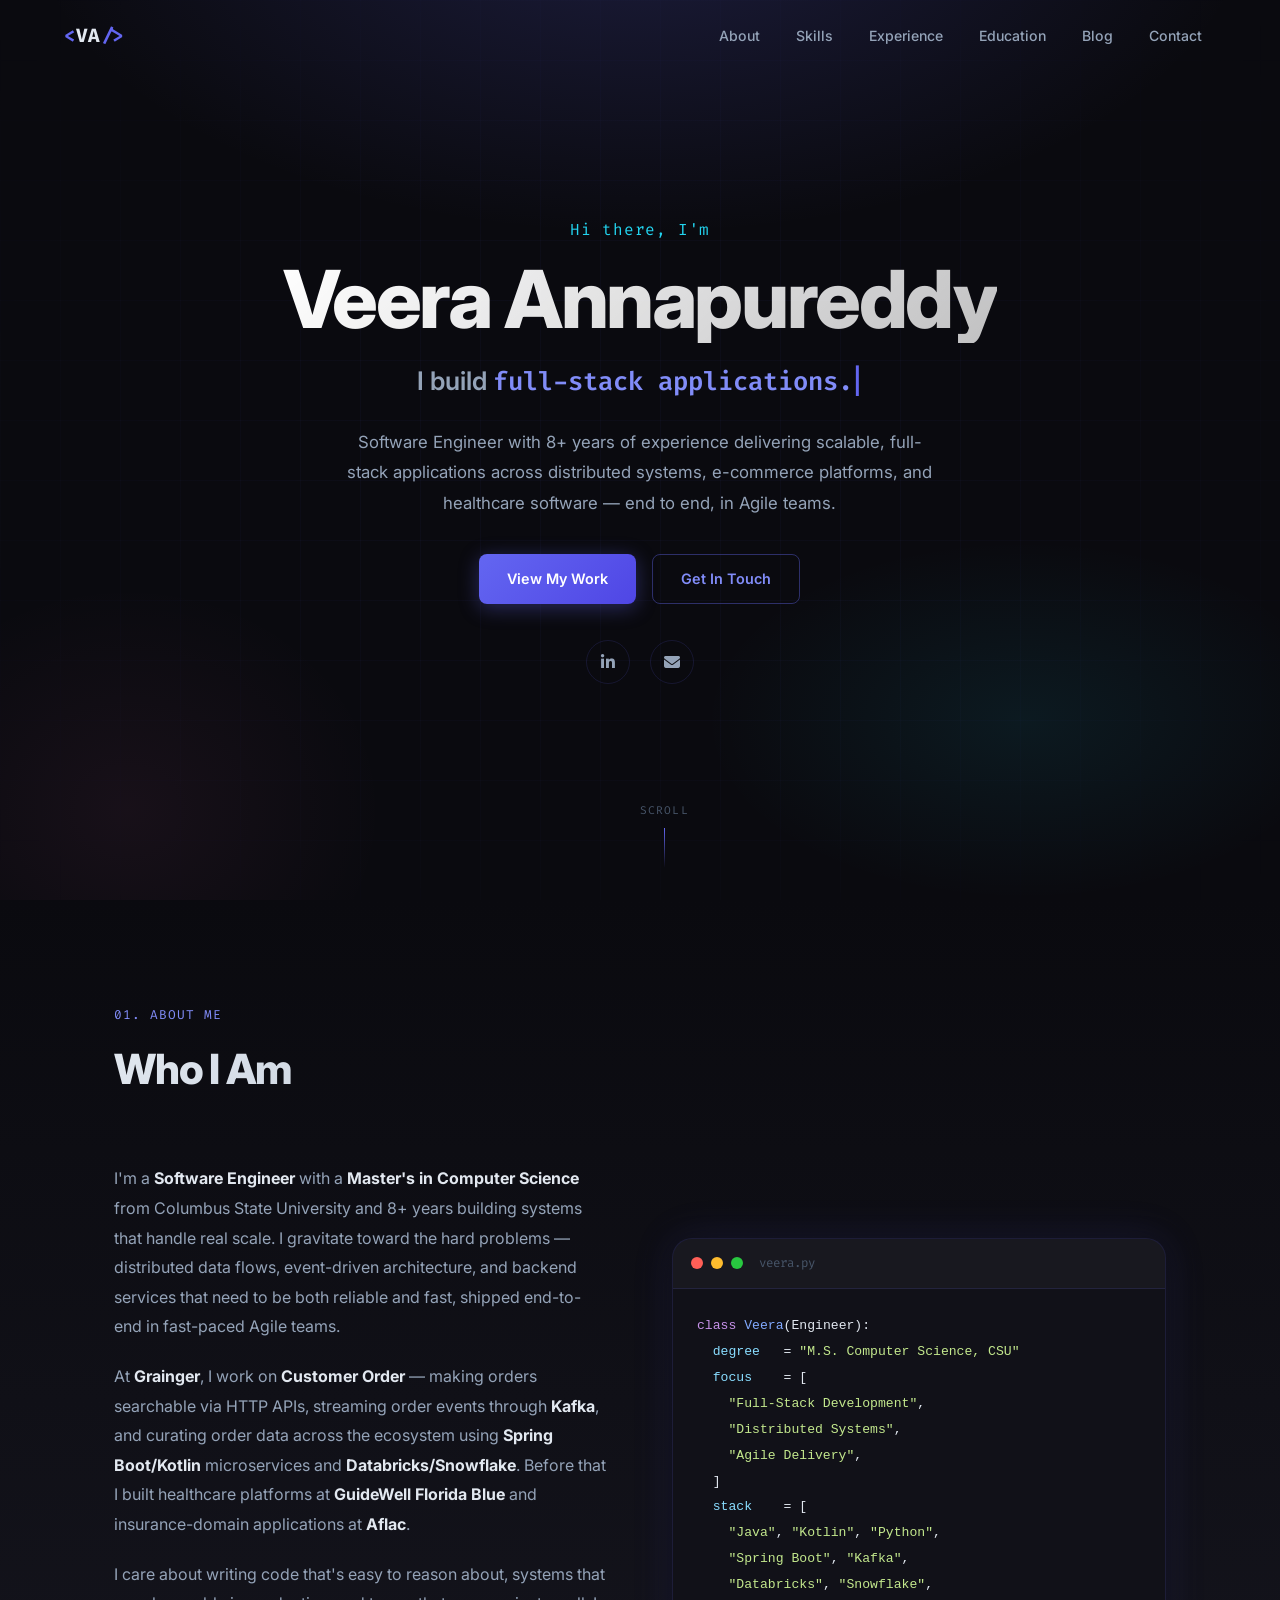
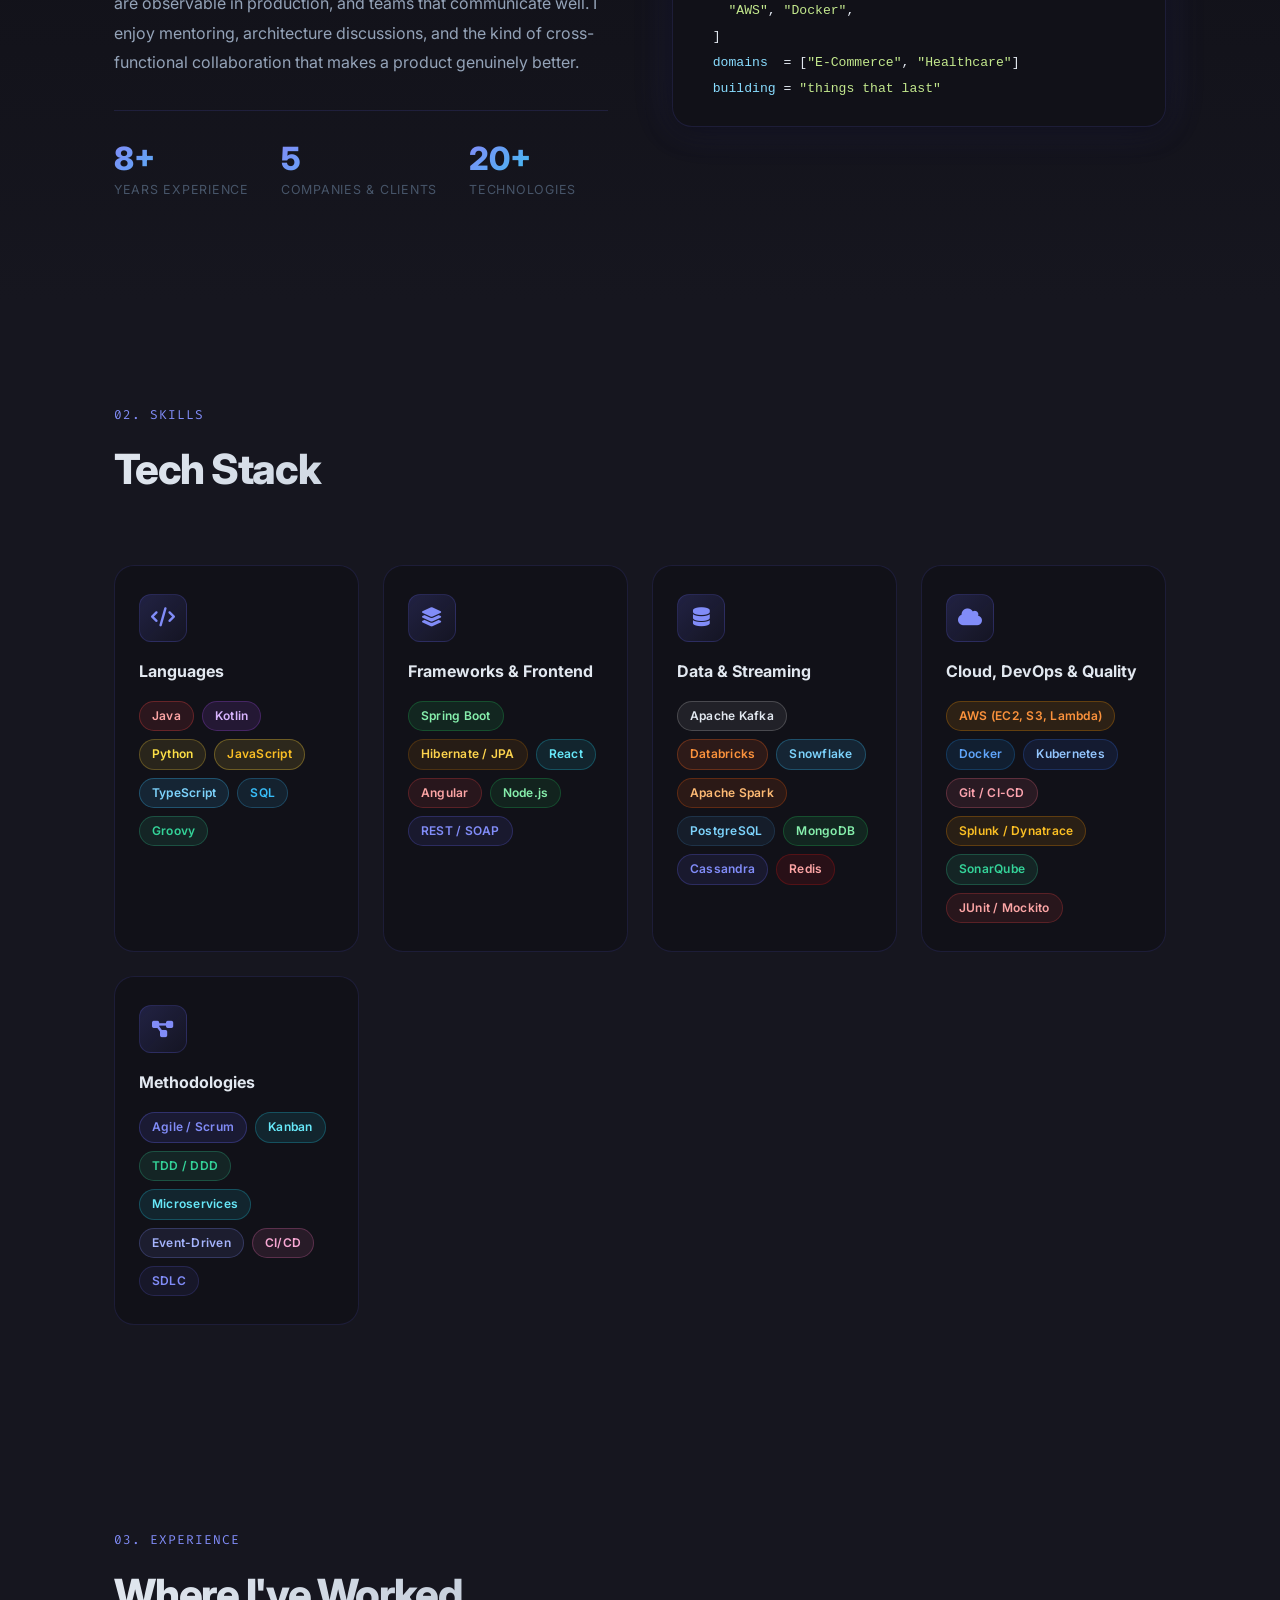
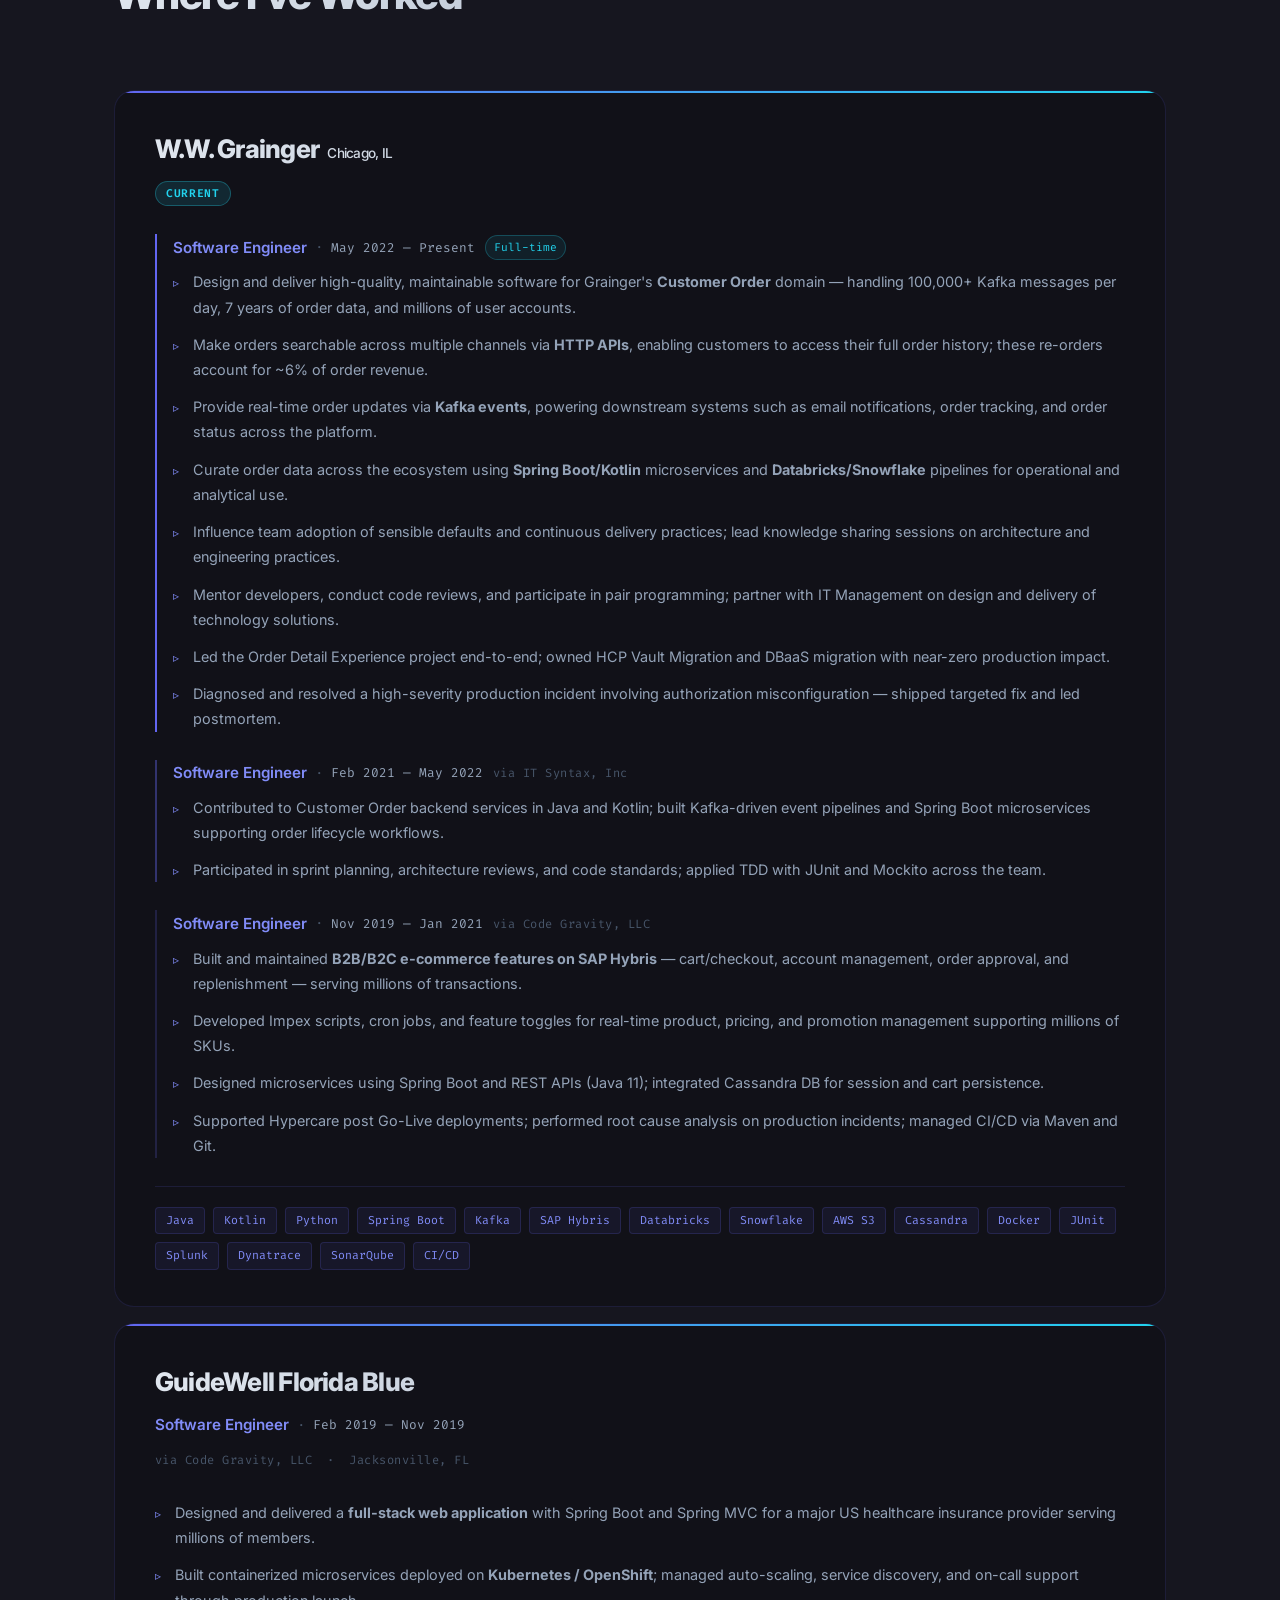
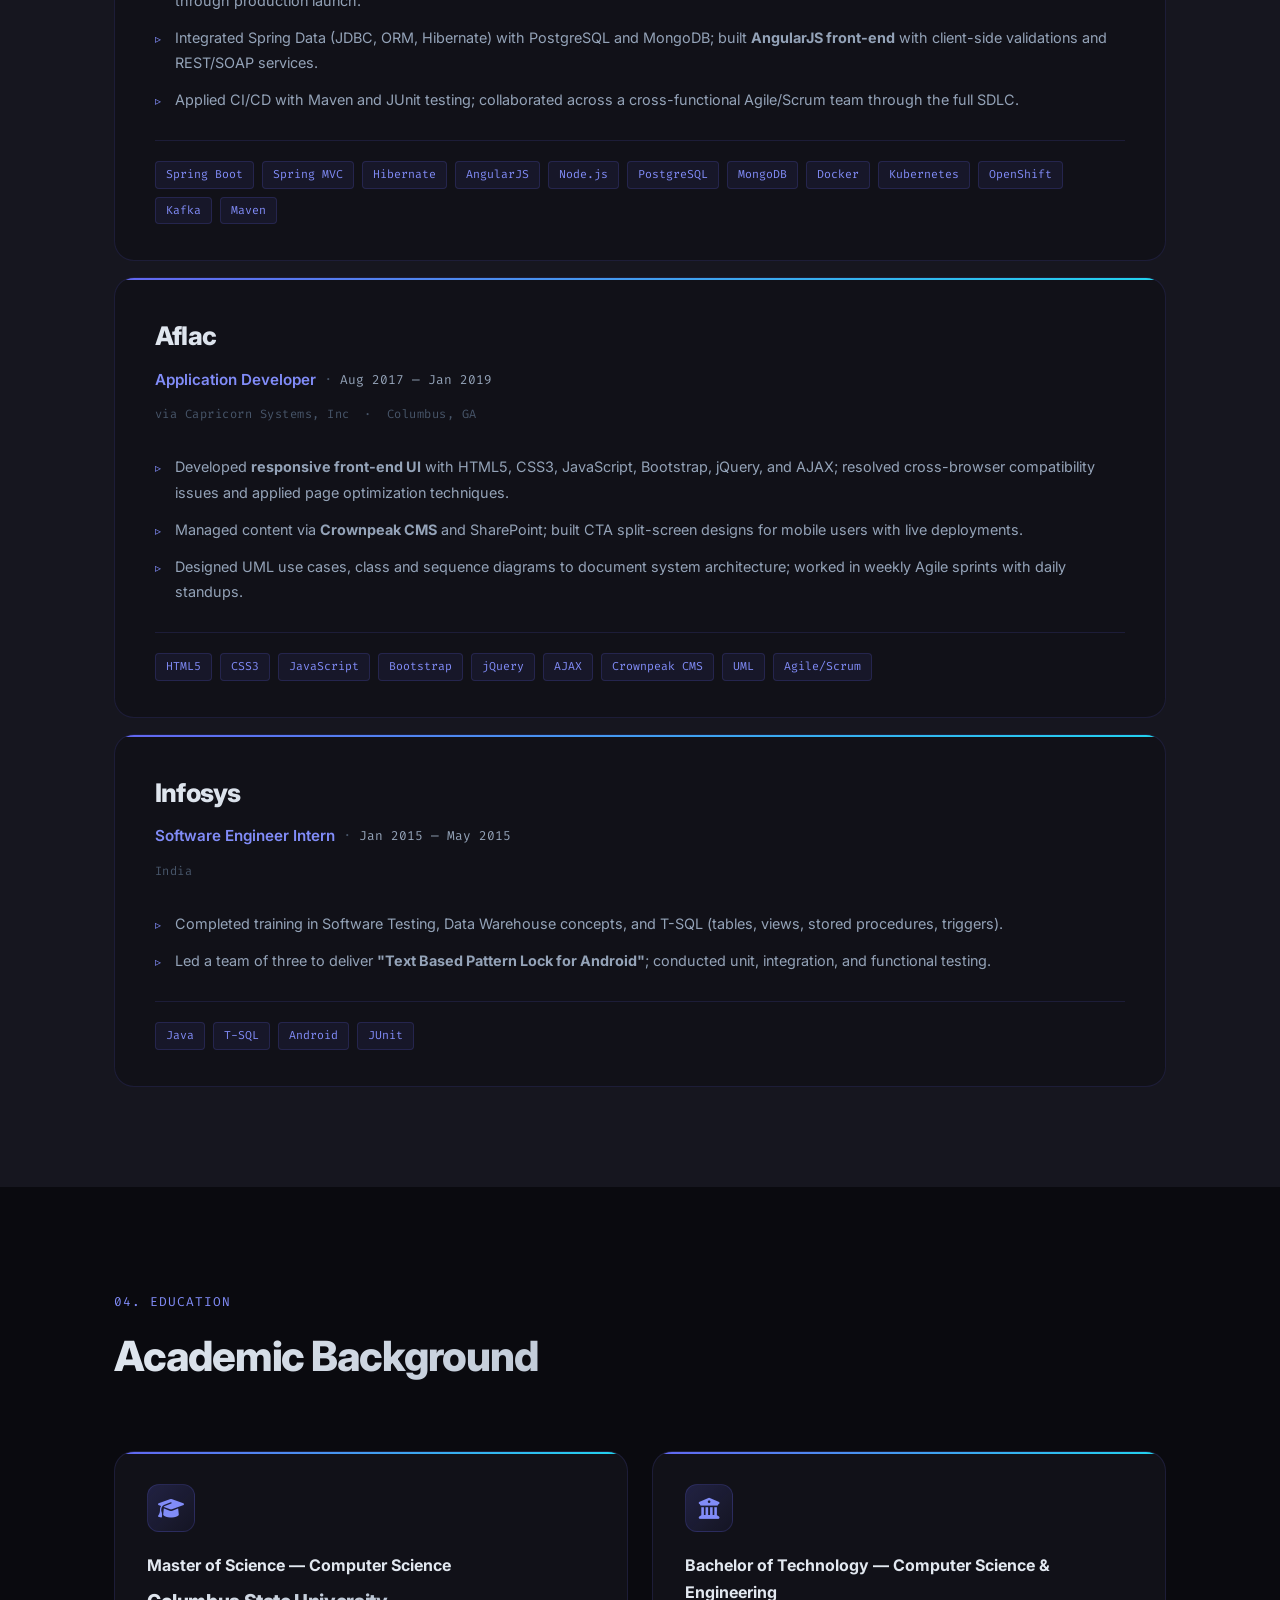
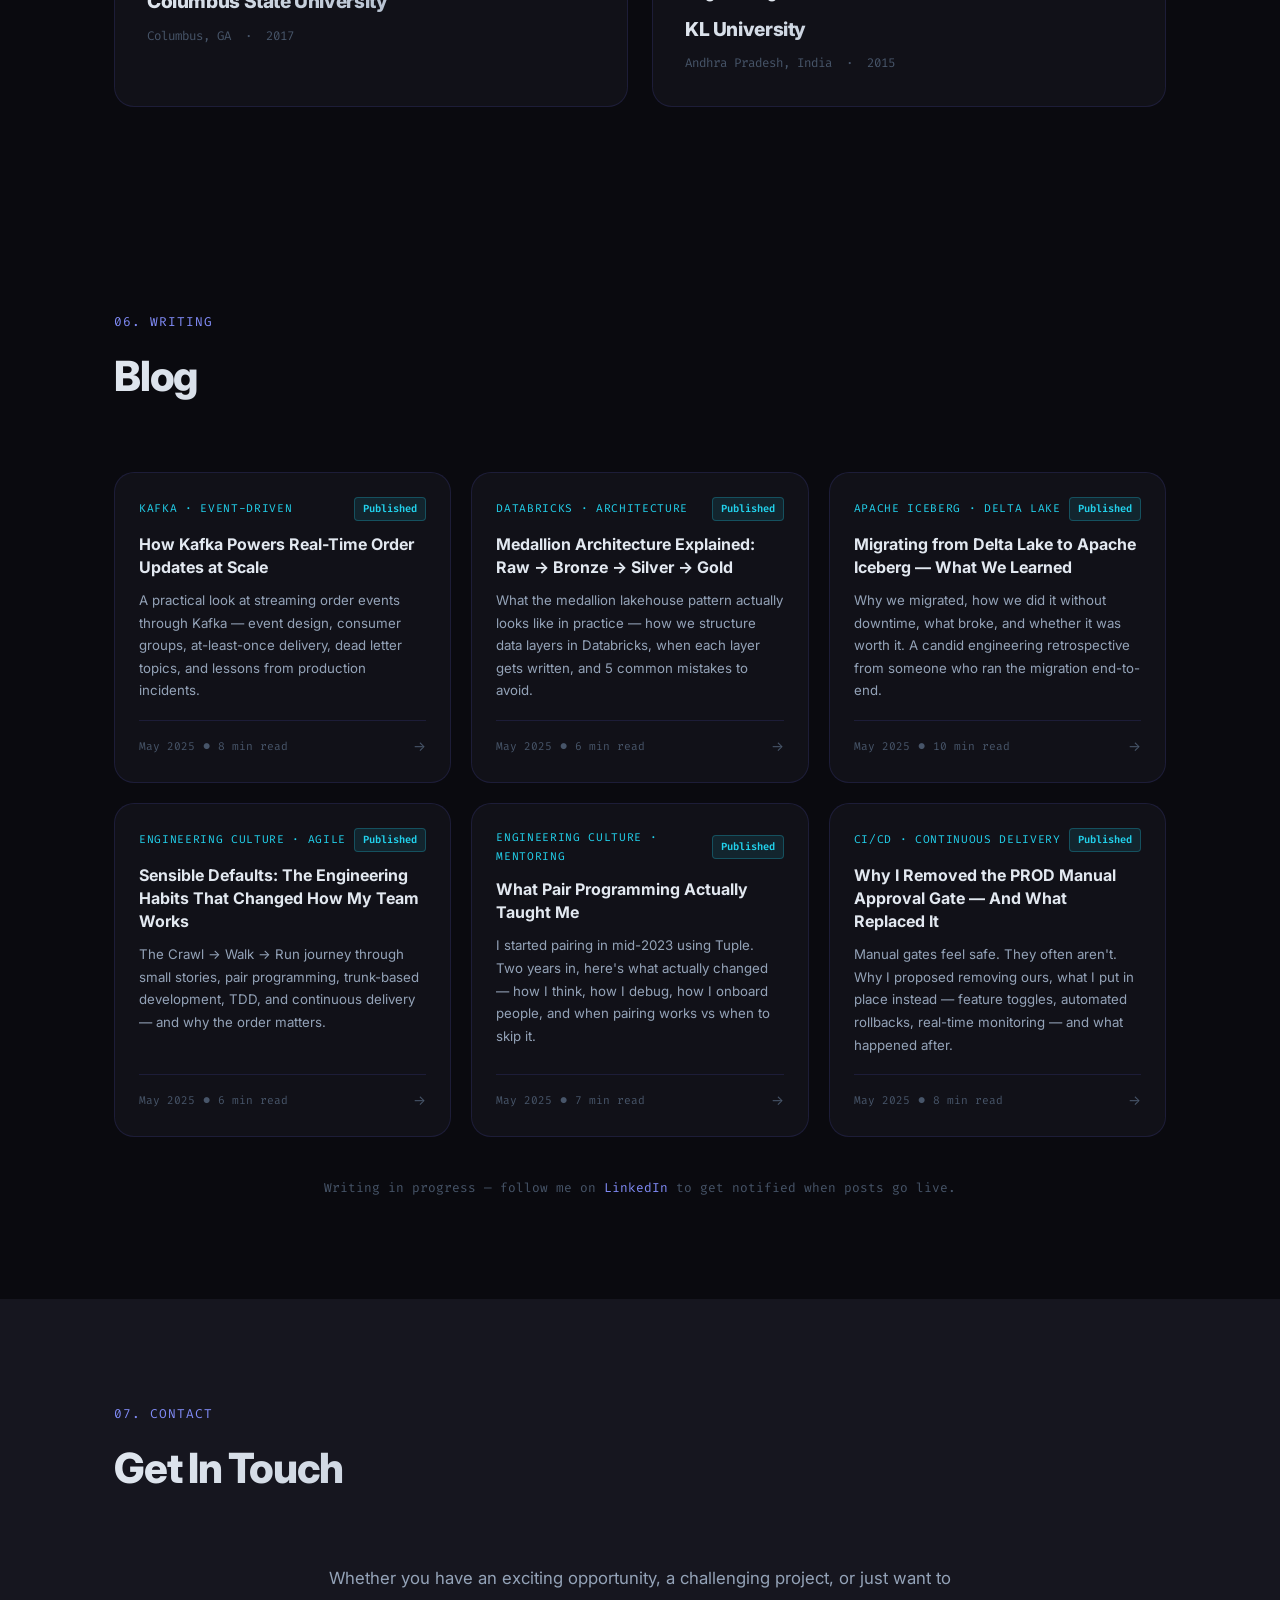
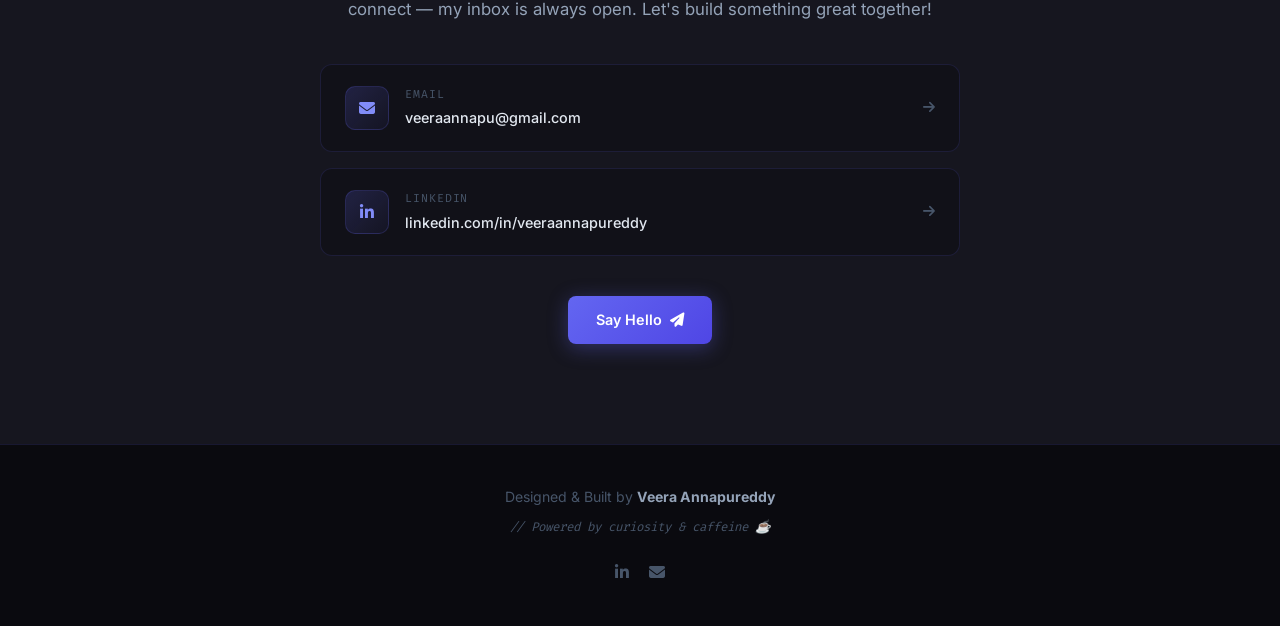
==== commit 292603a0: "Adding blogs and also fixing format" ====
--- a/index.html
+++ b/index.html
@@ -312,6 +312,37 @@
 .footer-links a { color: var(--text-dim); font-size: 1rem; transition: var(--transition); }
 .footer-links a:hover { color: var(--primary-light); transform: translateY(-2px); }
 
+/* ── BLOG ── */
+.blog { background: var(--bg); }
+.blog-grid { display: grid; grid-template-columns: repeat(3,1fr); gap: 20px; }
+.blog-card { background: var(--bg-card); border: 1px solid var(--border); border-radius: var(--radius-lg); overflow: hidden; transition: var(--transition); display: flex; flex-direction: column; position: relative; }
+.blog-card::before { content: ''; position: absolute; top: 0; left: 0; right: 0; height: 2px; background: linear-gradient(90deg, var(--primary), var(--accent)); opacity: 0; transition: var(--transition); }
+.blog-card:hover { border-color: var(--border-hover); transform: translateY(-4px); box-shadow: var(--shadow), var(--shadow-glow); }
+.blog-card:hover::before { opacity: 1; }
+.blog-card-inner { padding: 24px; display: flex; flex-direction: column; flex: 1; }
+.blog-tag-row { display: flex; align-items: center; justify-content: space-between; margin-bottom: 12px; }
+.blog-cat { font-family: var(--font-mono); font-size: 0.7rem; color: var(--accent); letter-spacing: 0.06em; text-transform: uppercase; }
+.blog-status { font-family: var(--font-mono); font-size: 0.65rem; padding: 2px 8px; border-radius: 4px; font-weight: 600; }
+.blog-status.published { background: rgba(34,211,238,0.1); border: 1px solid rgba(34,211,238,0.25); color: var(--accent); }
+.blog-status.soon { background: rgba(99,102,241,0.1); border: 1px solid rgba(99,102,241,0.2); color: var(--primary-light); }
+.blog-status.draft { background: rgba(71,85,105,0.15); border: 1px solid rgba(71,85,105,0.25); color: var(--text-dim); }
+.blog-title { font-size: 1rem; font-weight: 700; color: var(--text); line-height: 1.45; margin-bottom: 10px; }
+.blog-excerpt { font-size: 0.83rem; color: var(--text-muted); line-height: 1.7; flex: 1; margin-bottom: 18px; }
+.blog-footer { display: flex; align-items: center; justify-content: space-between; padding-top: 14px; border-top: 1px solid var(--border); margin-top: auto; }
+.blog-meta { display: flex; align-items: center; gap: 8px; }
+.blog-date { font-family: var(--font-mono); font-size: 0.7rem; color: var(--text-dim); }
+.blog-read { font-family: var(--font-mono); font-size: 0.7rem; color: var(--text-dim); }
+.blog-dot { color: var(--text-dim); font-size: 0.5rem; }
+.blog-link { font-size: 0.85rem; color: var(--text-dim); transition: var(--transition); text-decoration: none; }
+.blog-card:hover .blog-link { color: var(--primary-light); transform: translateX(4px); }
+.blog-card.soon { opacity: 0.6; cursor: default; }
+.blog-card.soon:hover { transform: none; box-shadow: none; border-color: var(--border); }
+.blog-card.soon::before { display: none; }
+.blog-note { text-align: center; margin-top: 40px; font-family: var(--font-mono); font-size: 0.8rem; color: var(--text-dim); }
+.blog-note span { color: var(--primary-light); }
+@media(max-width: 1024px) { .blog-grid { grid-template-columns: repeat(2,1fr); } }
+@media(max-width: 600px) { .blog-grid { grid-template-columns: 1fr; } }
+
 /* ── SCROLL ANIMATIONS ── */
 [data-anim] { opacity: 1; transform: none; transition: opacity 0.7s ease, transform 0.7s ease; }
 .js-ready [data-anim] { opacity: 0; transform: translateY(32px); }
@@ -358,6 +389,7 @@
       <li><a href="#skills">Skills</a></li>
       <li><a href="#experience">Experience</a></li>
       <li><a href="#education">Education</a></li>
+      <li><a href="#blog">Blog</a></li>
       <li><a href="#contact">Contact</a></li>
     </ul>
     <button class="hamburger" id="hamburger" aria-label="Menu"><span></span><span></span><span></span></button>
@@ -686,11 +718,147 @@
   </div>
 </section>
 
+<!-- ── BLOG ── -->
+<section class="section blog" id="blog">
+  <div class="container">
+    <div class="section-header">
+      <span class="section-tag">06. Writing</span>
+      <h2 class="section-title">Blog</h2>
+    </div>
+    <div class="blog-grid">
+
+      <!-- Card 1 — PUBLISHED (Kafka) -->
+      <a class="blog-card" href="blog/kafka-real-time-order-updates.html" data-anim style="text-decoration:none;cursor:pointer;">
+        <div class="blog-card-inner">
+          <div class="blog-tag-row">
+            <span class="blog-cat">Kafka · Event-Driven</span>
+            <span class="blog-status published">Published</span>
+          </div>
+          <div class="blog-title">How Kafka Powers Real-Time Order Updates at Scale</div>
+          <div class="blog-excerpt">A practical look at streaming order events through Kafka — event design, consumer groups, at-least-once delivery, dead letter topics, and lessons from production incidents.</div>
+          <div class="blog-footer">
+            <div class="blog-meta">
+              <span class="blog-date">May 2025</span>
+              <span class="blog-dot">●</span>
+              <span class="blog-read">8 min read</span>
+            </div>
+            <span class="blog-link">→</span>
+          </div>
+        </div>
+      </a>
+
+      <!-- Card 2 — PUBLISHED (Medallion) -->
+      <a class="blog-card" href="blog/medallion-architecture-raw-bronze-silver-gold.html" data-anim style="text-decoration:none;cursor:pointer;">
+        <div class="blog-card-inner">
+          <div class="blog-tag-row">
+            <span class="blog-cat">Databricks · Architecture</span>
+            <span class="blog-status published">Published</span>
+          </div>
+          <div class="blog-title">Medallion Architecture Explained: Raw → Bronze → Silver → Gold</div>
+          <div class="blog-excerpt">What the medallion lakehouse pattern actually looks like in practice — how we structure data layers in Databricks, when each layer gets written, and 5 common mistakes to avoid.</div>
+          <div class="blog-footer">
+            <div class="blog-meta">
+              <span class="blog-date">May 2025</span>
+              <span class="blog-dot">●</span>
+              <span class="blog-read">6 min read</span>
+            </div>
+            <span class="blog-link">→</span>
+          </div>
+        </div>
+      </a>
+
+      <!-- Card 3 — PUBLISHED (Iceberg) -->
+      <a class="blog-card" href="blog/migrating-delta-lake-to-apache-iceberg.html" data-anim style="text-decoration:none;cursor:pointer;">
+        <div class="blog-card-inner">
+          <div class="blog-tag-row">
+            <span class="blog-cat">Apache Iceberg · Delta Lake</span>
+            <span class="blog-status published">Published</span>
+          </div>
+          <div class="blog-title">Migrating from Delta Lake to Apache Iceberg — What We Learned</div>
+          <div class="blog-excerpt">Why we migrated, how we did it without downtime, what broke, and whether it was worth it. A candid engineering retrospective from someone who ran the migration end-to-end.</div>
+          <div class="blog-footer">
+            <div class="blog-meta">
+              <span class="blog-date">May 2025</span>
+              <span class="blog-dot">●</span>
+              <span class="blog-read">10 min read</span>
+            </div>
+            <span class="blog-link">→</span>
+          </div>
+        </div>
+      </a>
+
+      <!-- Card 4 — PUBLISHED (Sensible Defaults) -->
+      <a class="blog-card" href="blog/engineering-sensible-defaults.html" data-anim style="text-decoration:none;cursor:pointer;">
+        <div class="blog-card-inner">
+          <div class="blog-tag-row">
+            <span class="blog-cat">Engineering Culture · Agile</span>
+            <span class="blog-status published">Published</span>
+          </div>
+          <div class="blog-title">Sensible Defaults: The Engineering Habits That Changed How My Team Works</div>
+          <div class="blog-excerpt">The Crawl → Walk → Run journey through small stories, pair programming, trunk-based development, TDD, and continuous delivery — and why the order matters.</div>
+          <div class="blog-footer">
+            <div class="blog-meta">
+              <span class="blog-date">May 2025</span>
+              <span class="blog-dot">●</span>
+              <span class="blog-read">6 min read</span>
+            </div>
+            <span class="blog-link">→</span>
+          </div>
+        </div>
+      </a>
+
+      <!-- Card 5 — PUBLISHED (Pair Programming) -->
+      <a class="blog-card" href="blog/what-pair-programming-actually-taught-me.html" data-anim style="text-decoration:none;cursor:pointer;">
+        <div class="blog-card-inner">
+          <div class="blog-tag-row">
+            <span class="blog-cat">Engineering Culture · Mentoring</span>
+            <span class="blog-status published">Published</span>
+          </div>
+          <div class="blog-title">What Pair Programming Actually Taught Me</div>
+          <div class="blog-excerpt">I started pairing in mid-2023 using Tuple. Two years in, here's what actually changed — how I think, how I debug, how I onboard people, and when pairing works vs when to skip it.</div>
+          <div class="blog-footer">
+            <div class="blog-meta">
+              <span class="blog-date">May 2025</span>
+              <span class="blog-dot">●</span>
+              <span class="blog-read">7 min read</span>
+            </div>
+            <span class="blog-link">→</span>
+          </div>
+        </div>
+      </a>
+
+      <!-- Card 6 — PUBLISHED (CI/CD Approval Gates) -->
+      <a class="blog-card" href="blog/removing-prod-approval-gates.html" data-anim style="text-decoration:none;cursor:pointer;">
+        <div class="blog-card-inner">
+          <div class="blog-tag-row">
+            <span class="blog-cat">CI/CD · Continuous Delivery</span>
+            <span class="blog-status published">Published</span>
+          </div>
+          <div class="blog-title">Why I Removed the PROD Manual Approval Gate — And What Replaced It</div>
+          <div class="blog-excerpt">Manual gates feel safe. They often aren't. Why I proposed removing ours, what I put in place instead — feature toggles, automated rollbacks, real-time monitoring — and what happened after.</div>
+          <div class="blog-footer">
+            <div class="blog-meta">
+              <span class="blog-date">May 2025</span>
+              <span class="blog-dot">●</span>
+              <span class="blog-read">8 min read</span>
+            </div>
+            <span class="blog-link">→</span>
+          </div>
+        </div>
+      </a>
+
+    </div>
+    <div class="blog-note">
+      Writing in progress — follow me on <span>LinkedIn</span> to get notified when posts go live.
+    </div>
+  </div>
+</section>
+
 <!-- ── CONTACT ── -->
 <section class="section contact" id="contact">
   <div class="container">
     <div class="section-header">
-      <span class="section-tag">05. Contact</span>
+      <span class="section-tag">07. Contact</span>
       <h2 class="section-title">Get In Touch</h2>
     </div>
     <div class="contact-wrap" data-anim>
